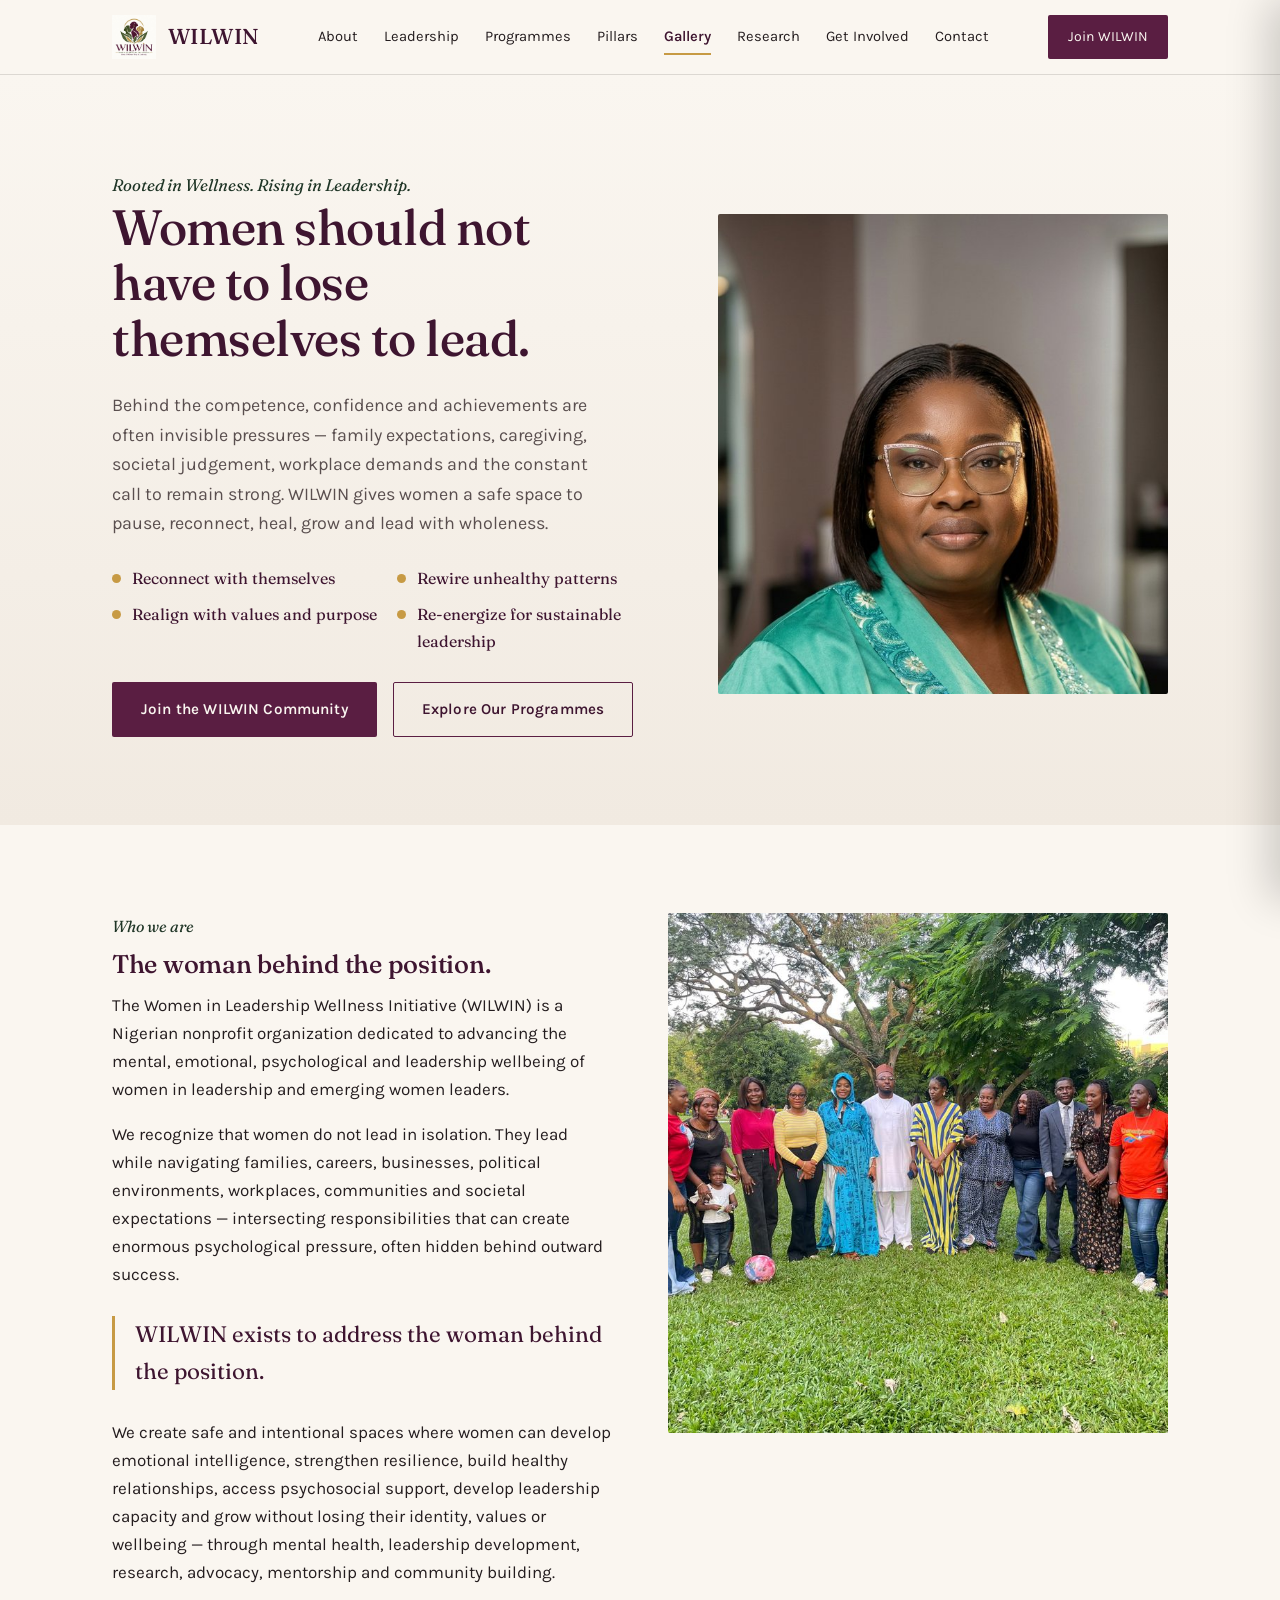
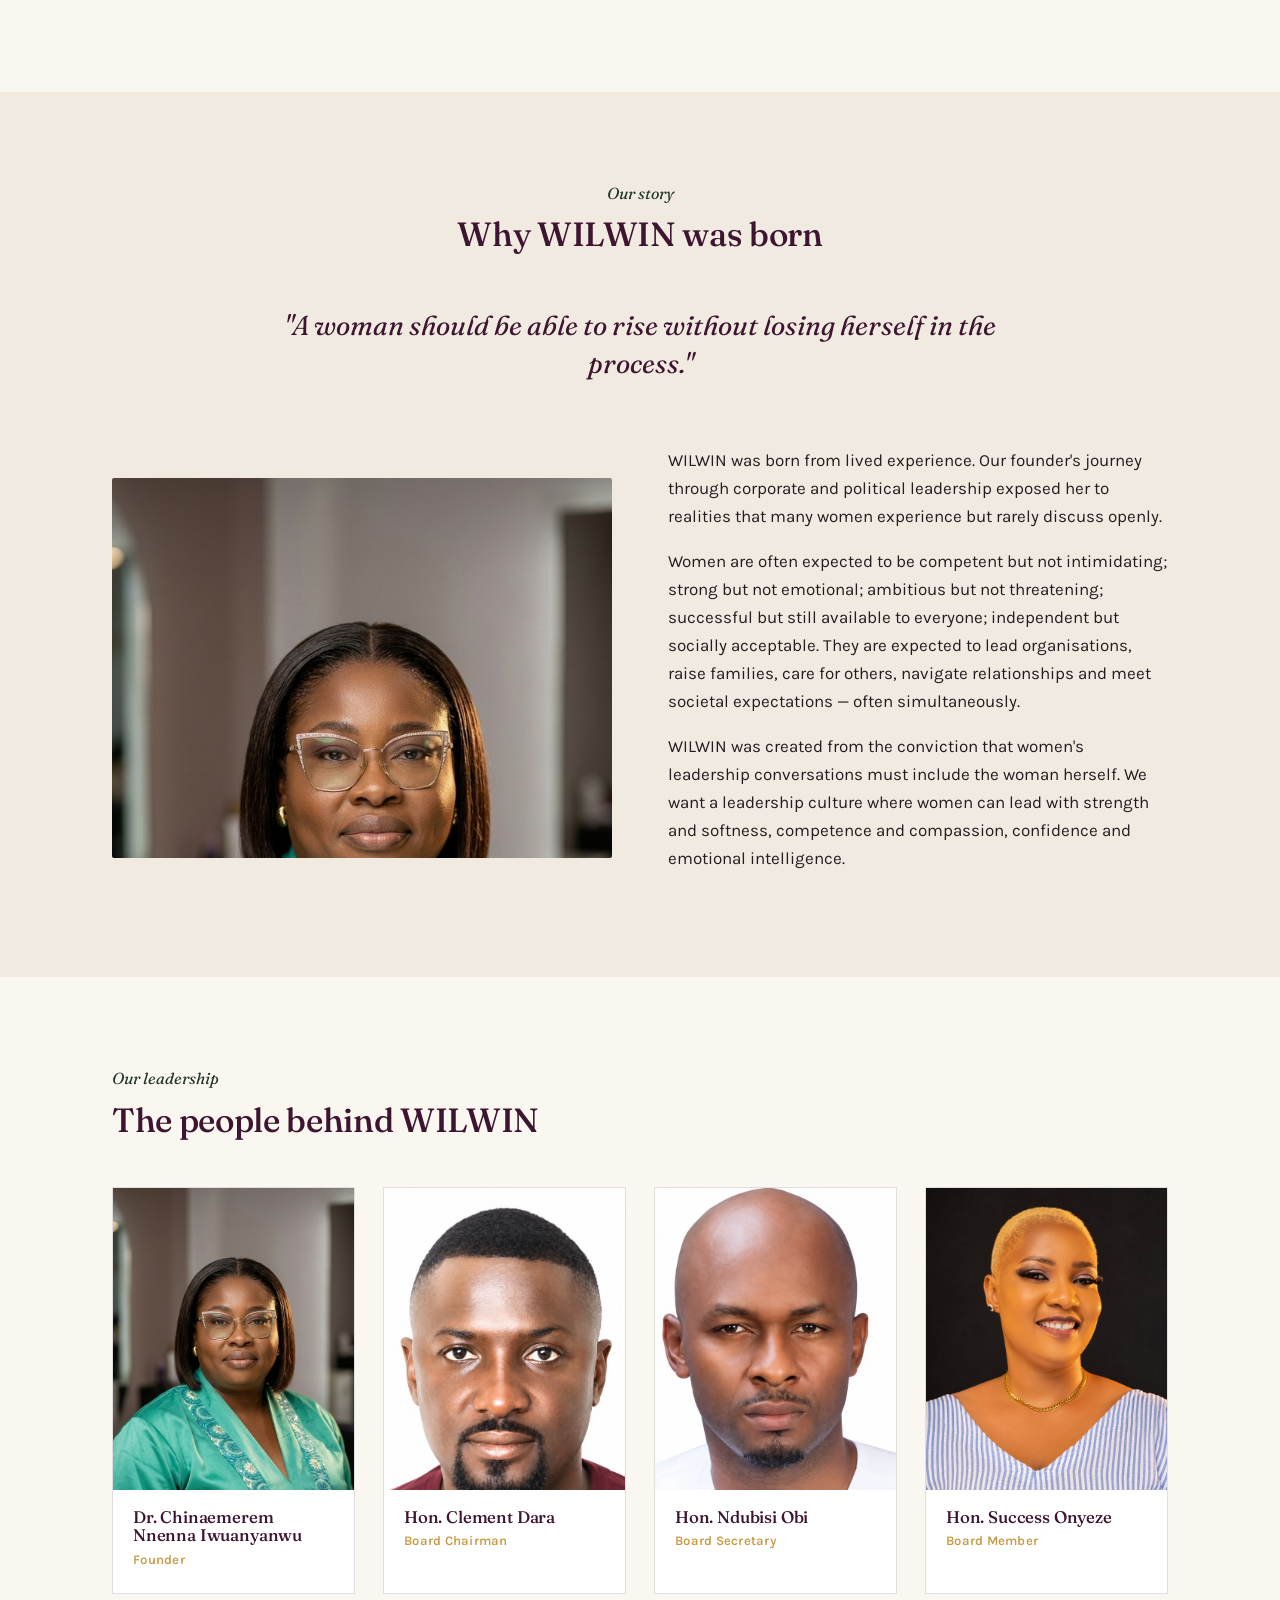
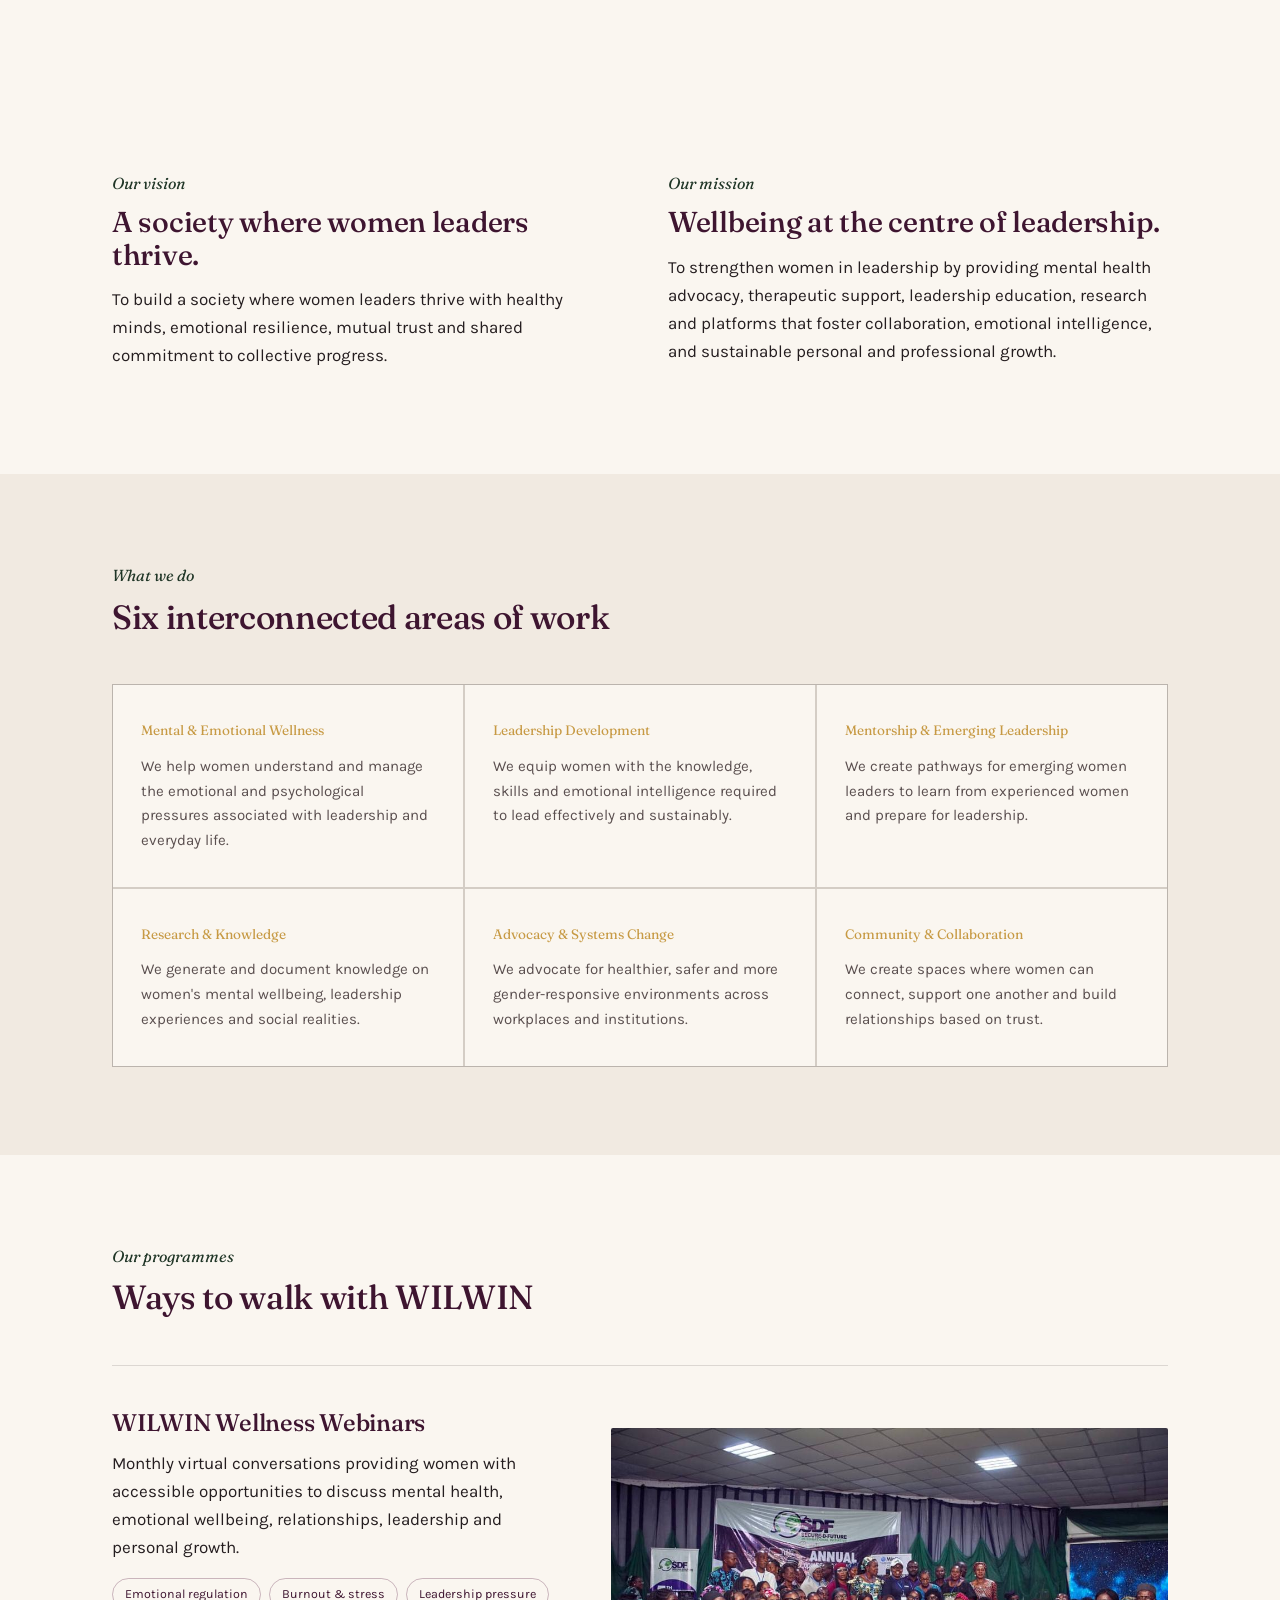
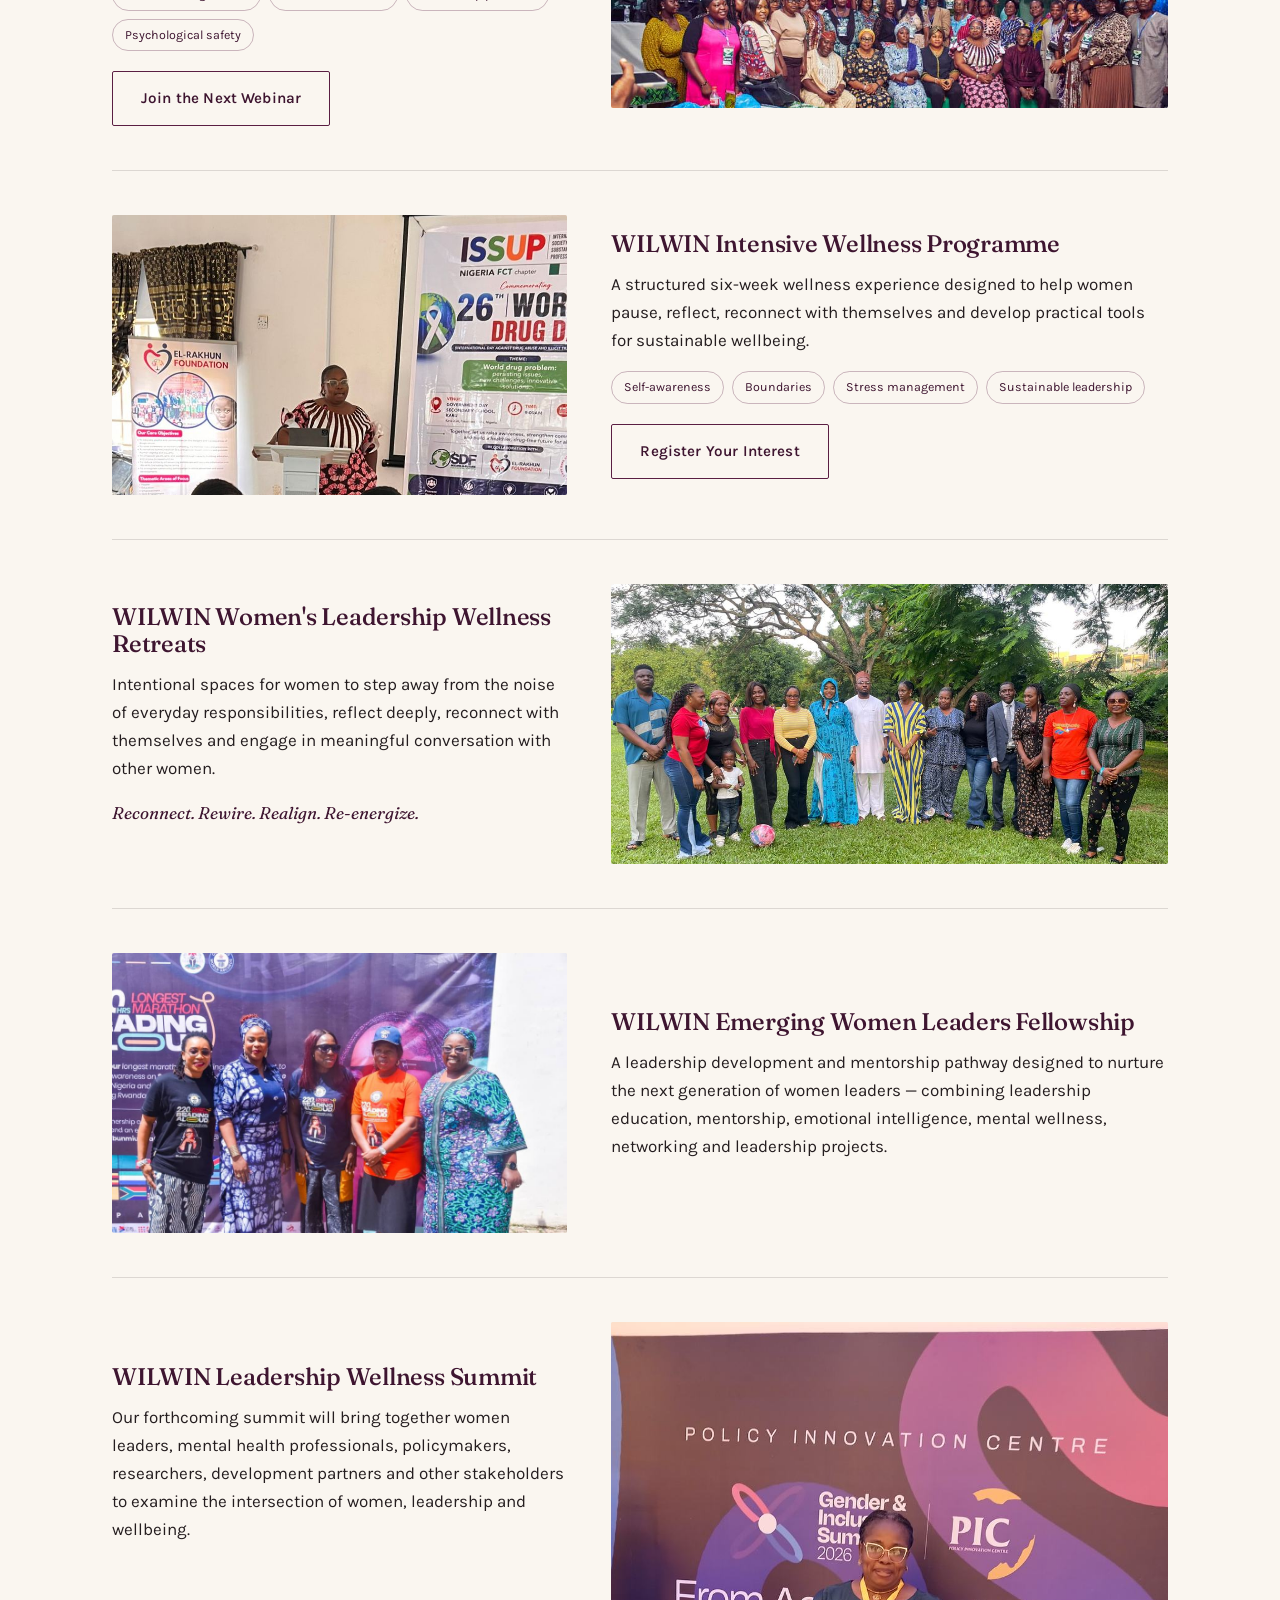
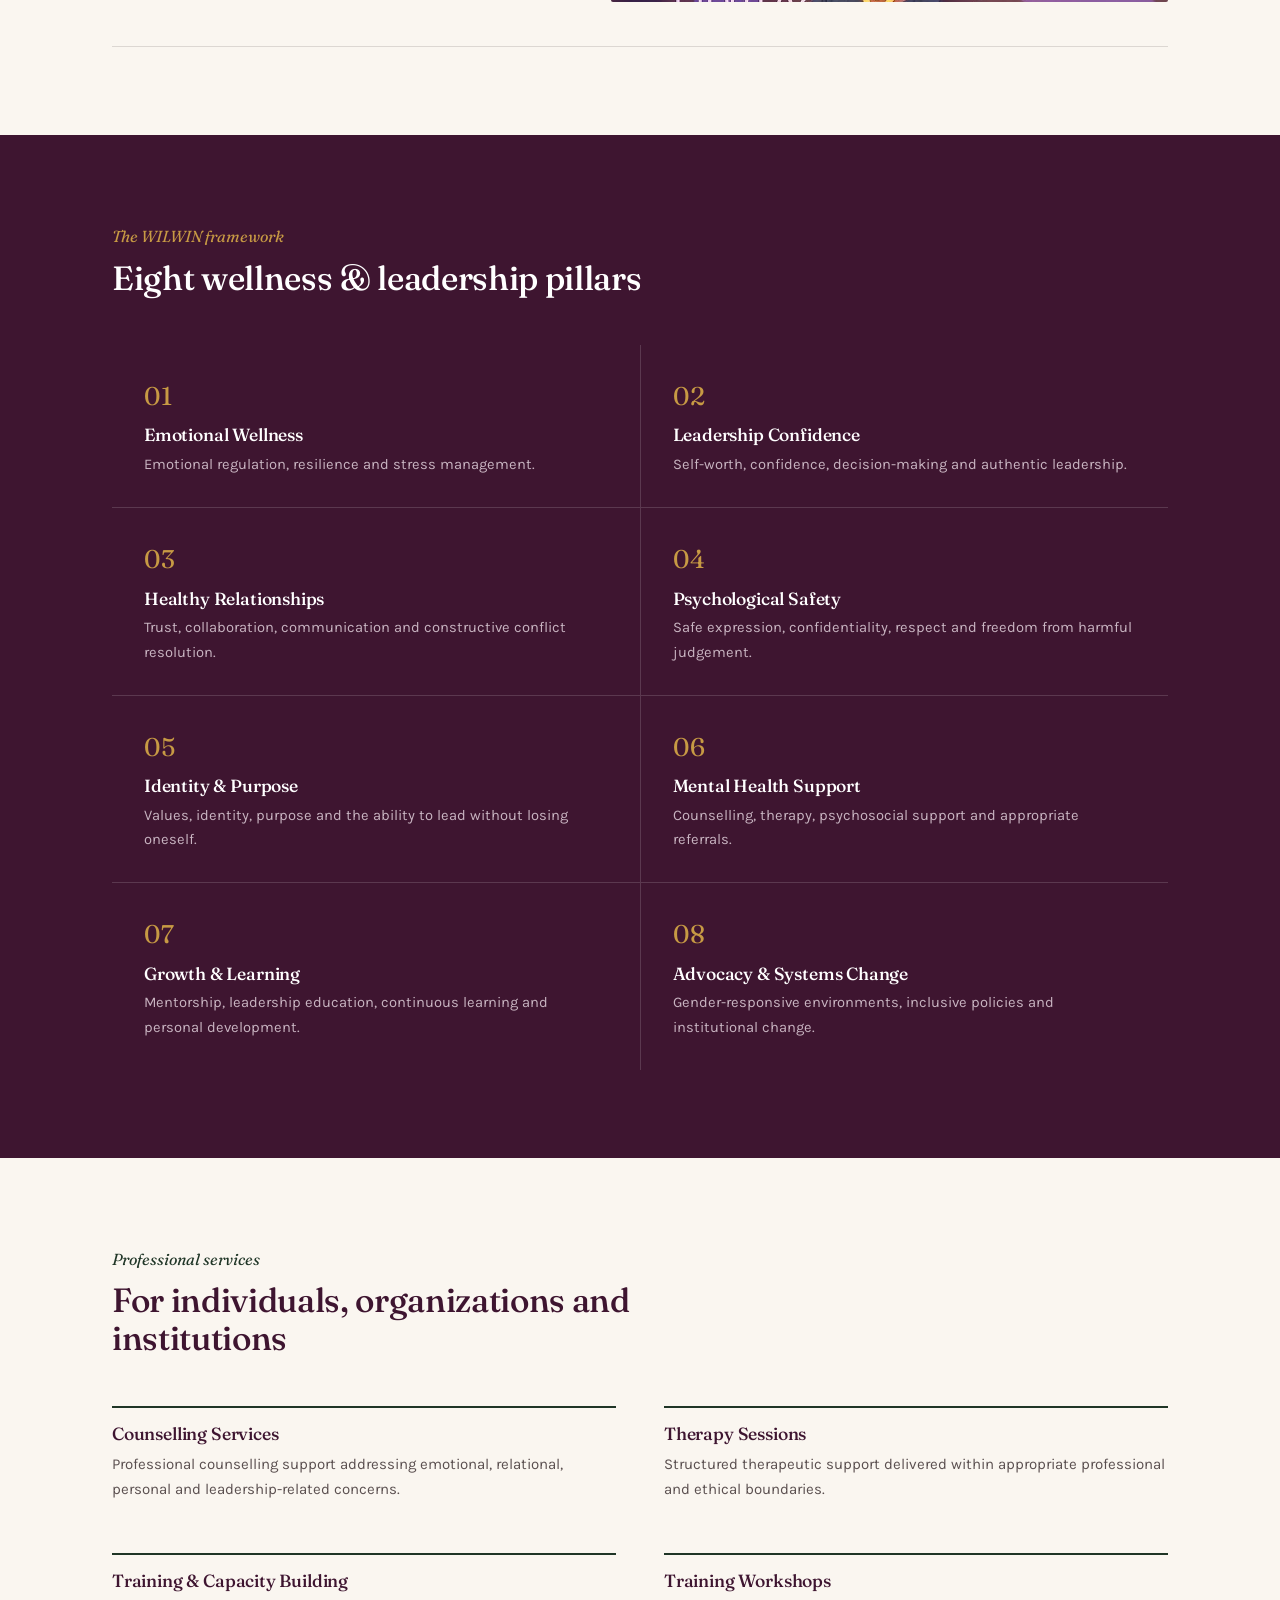
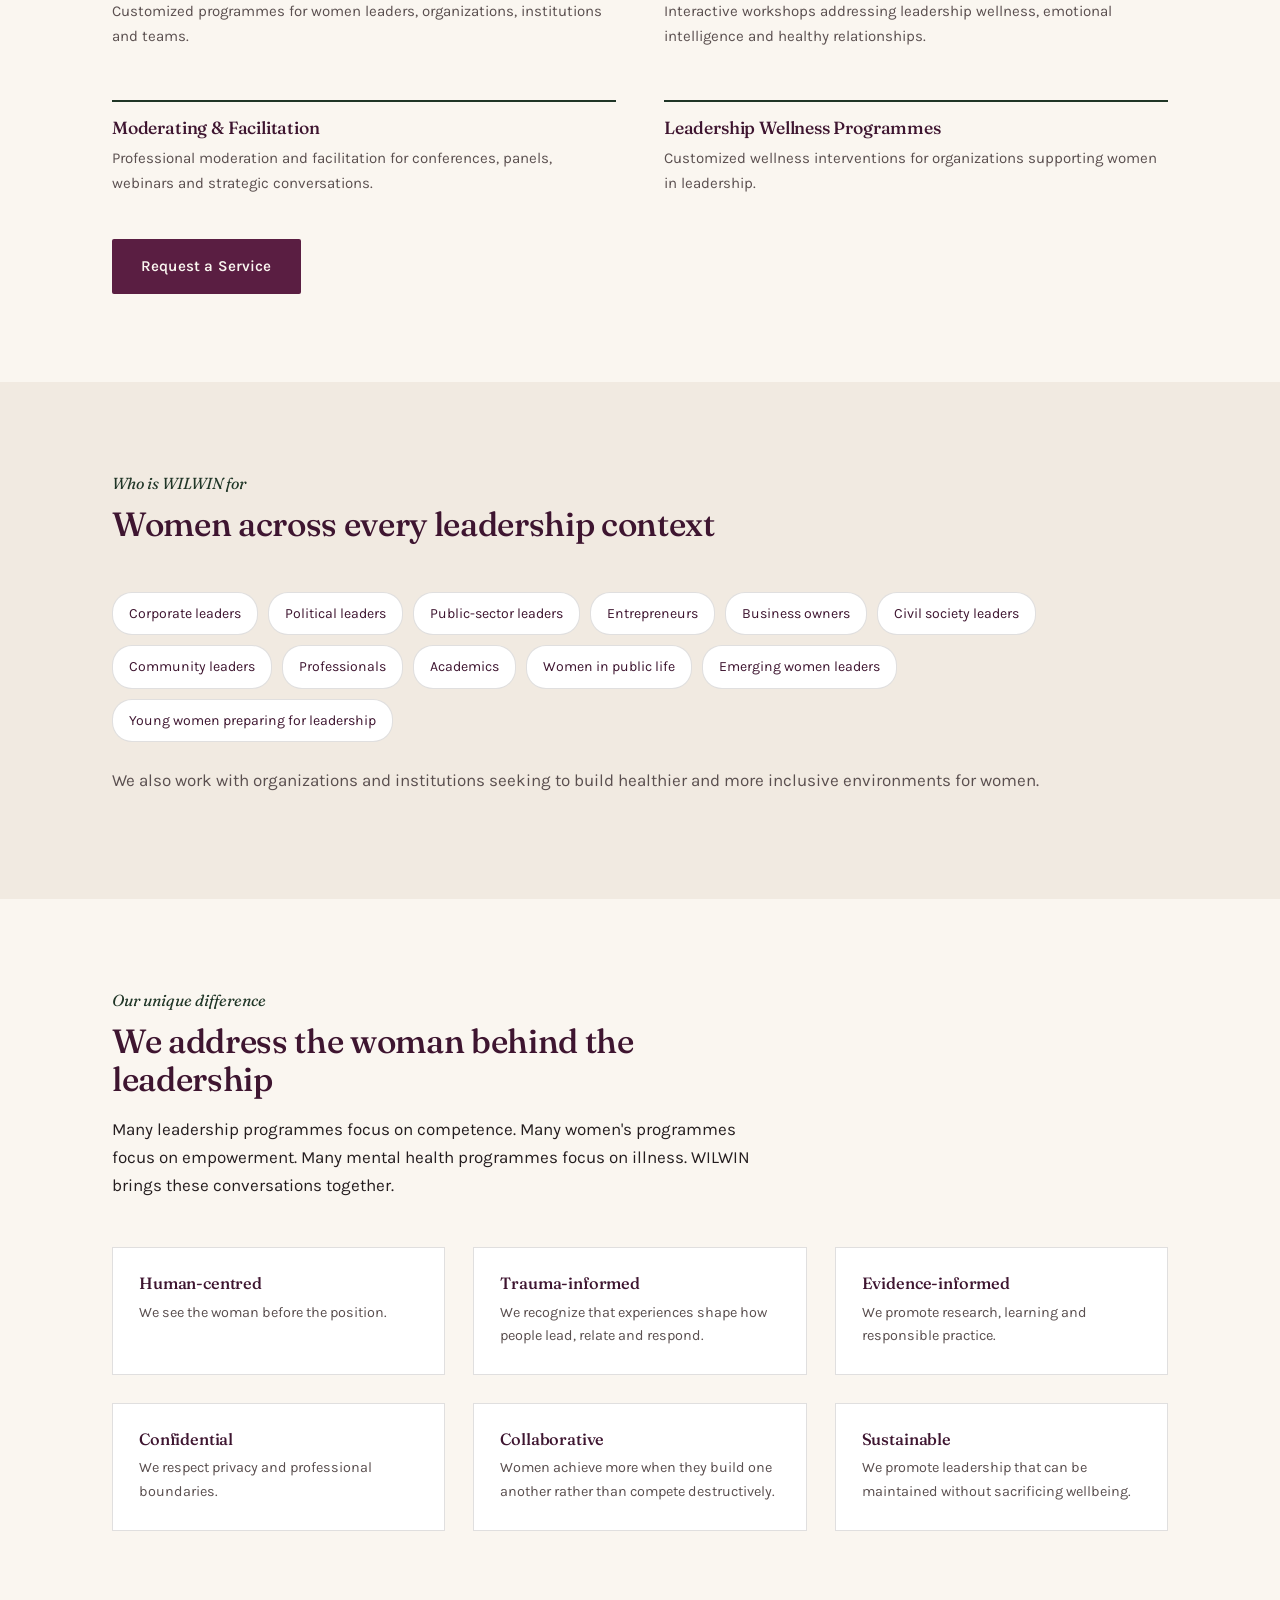
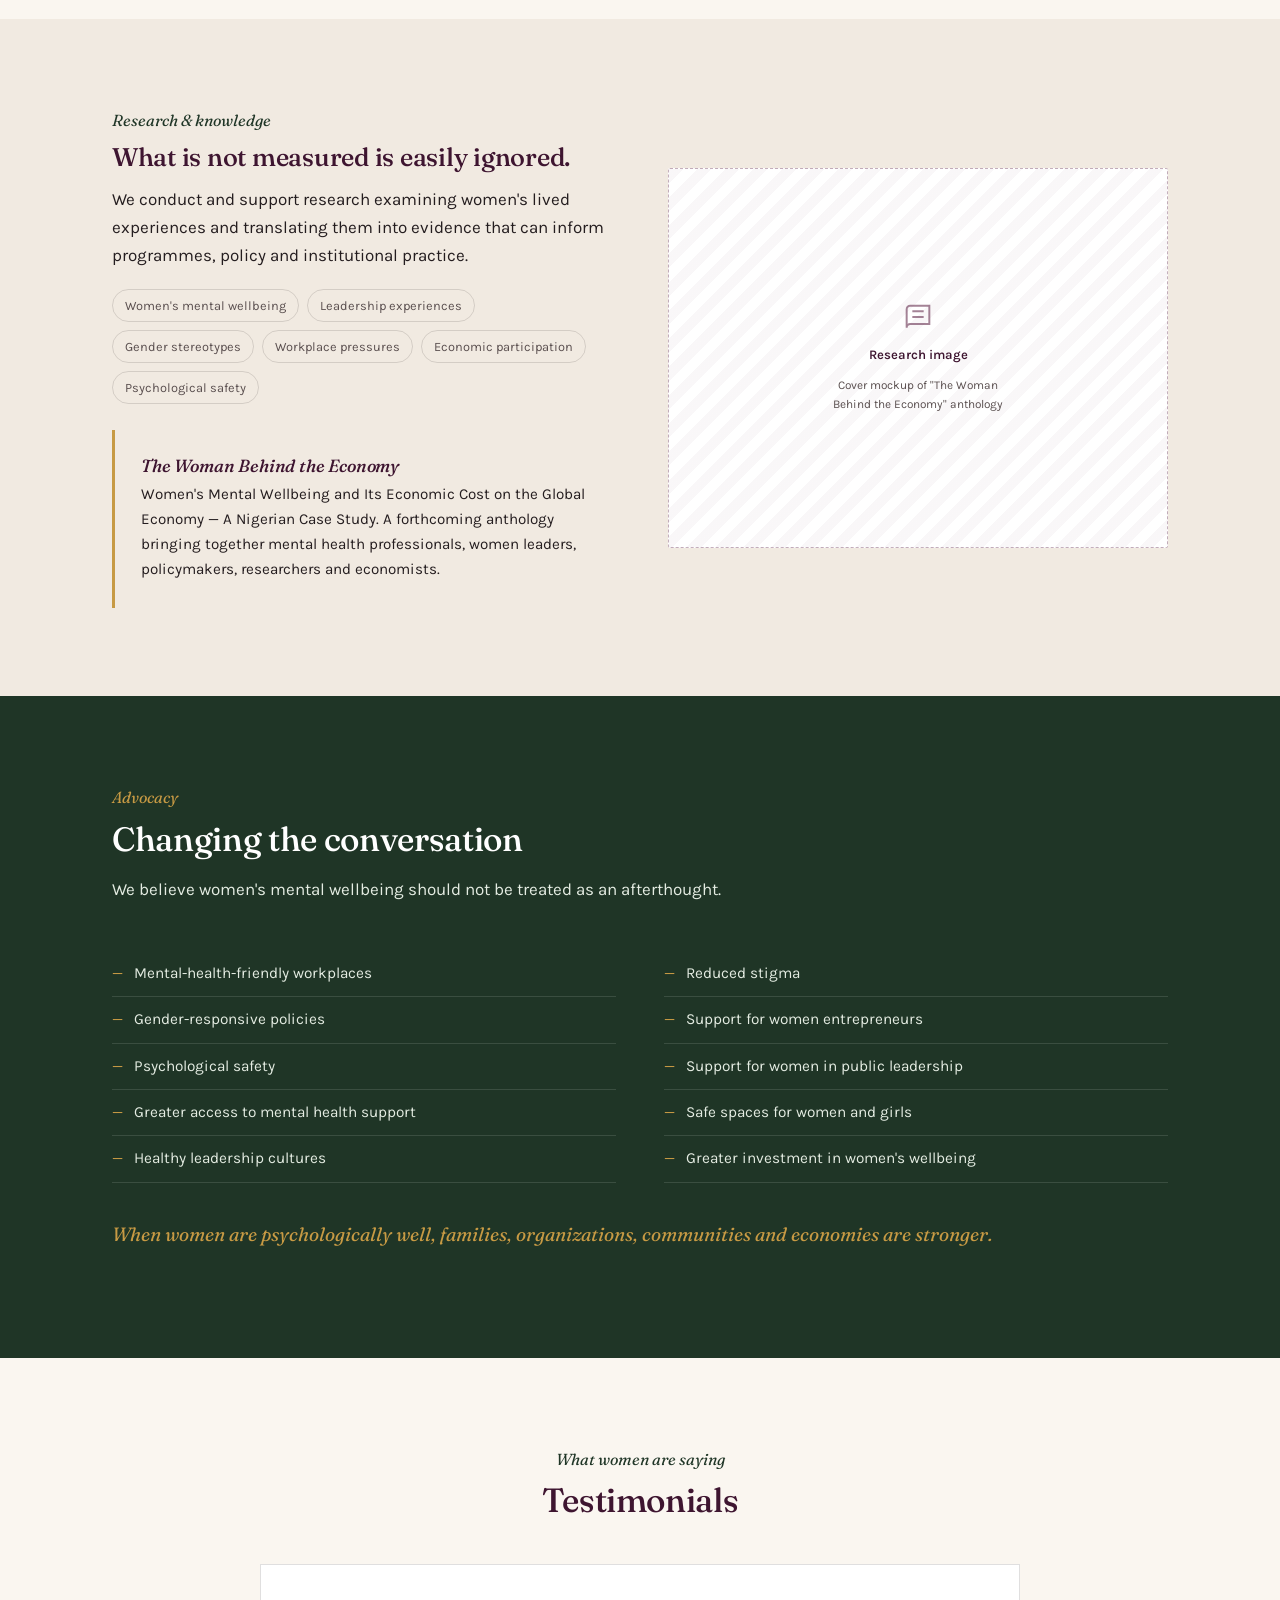
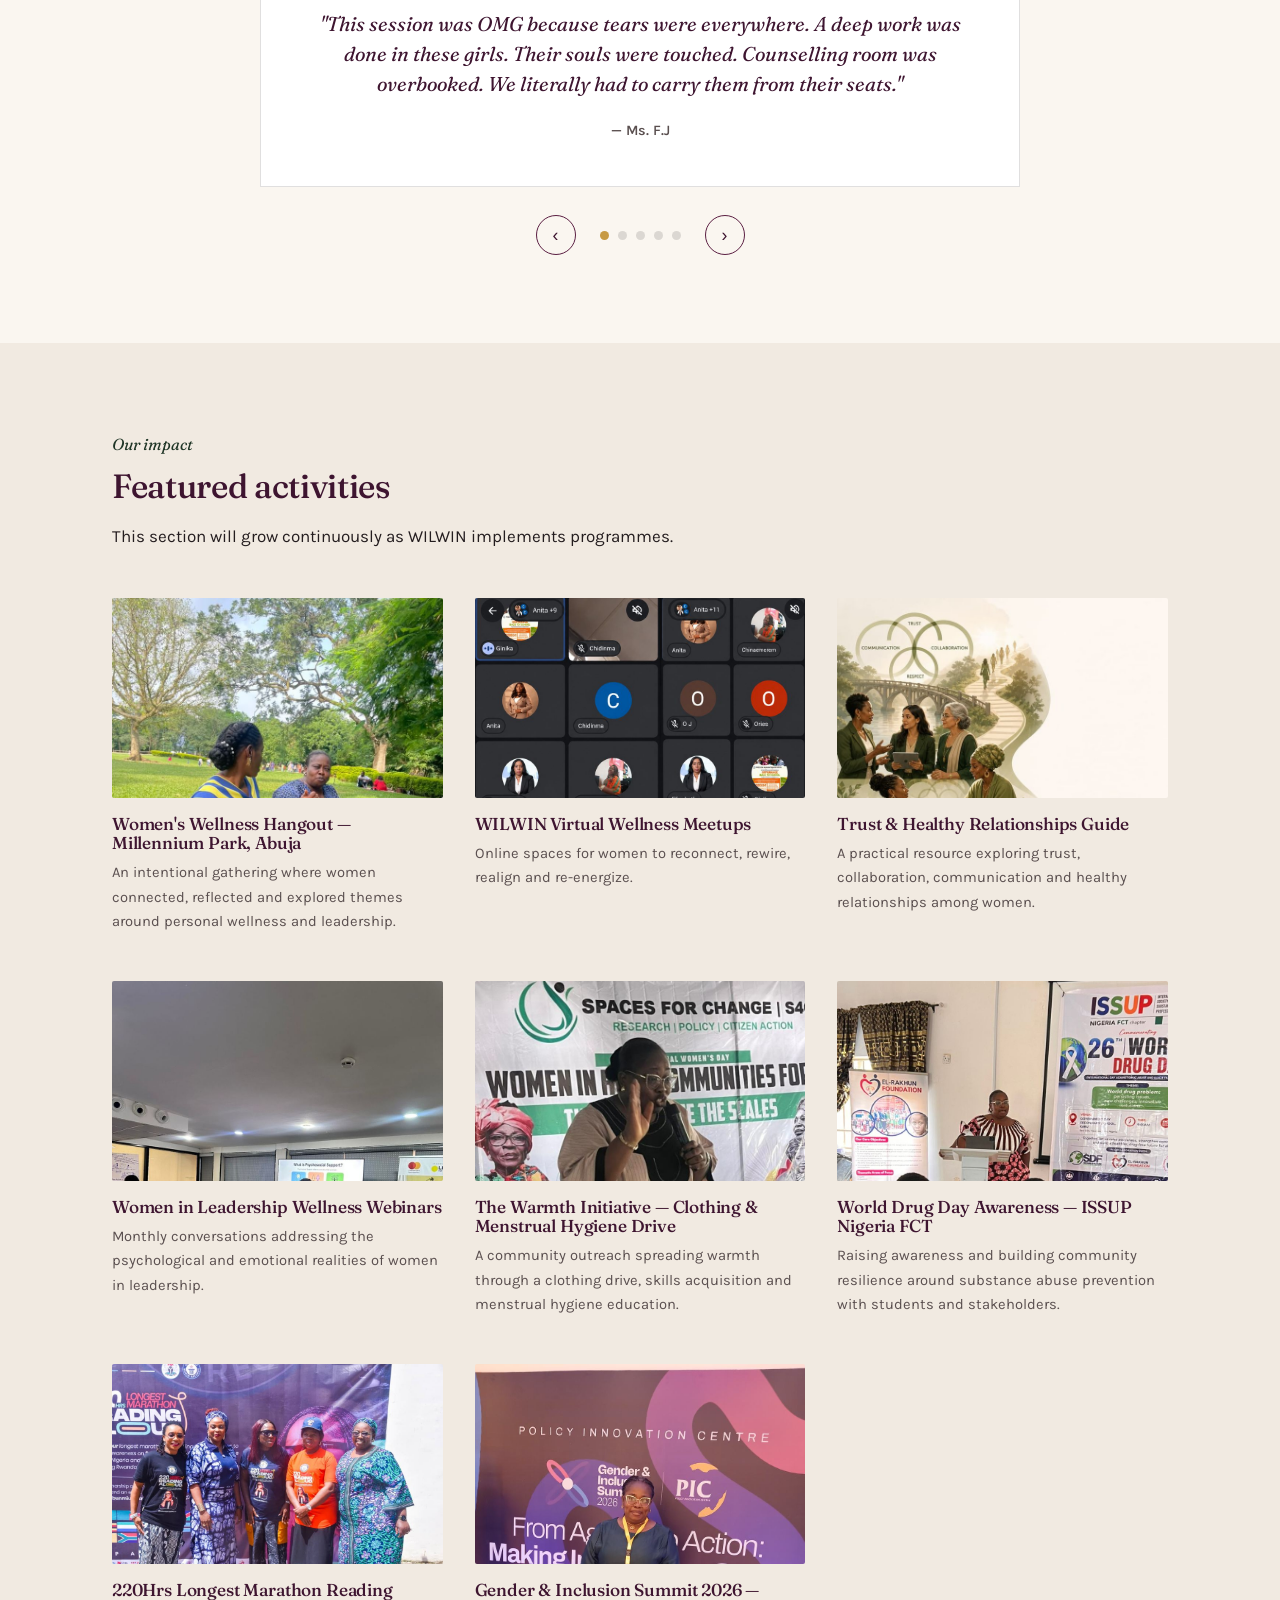
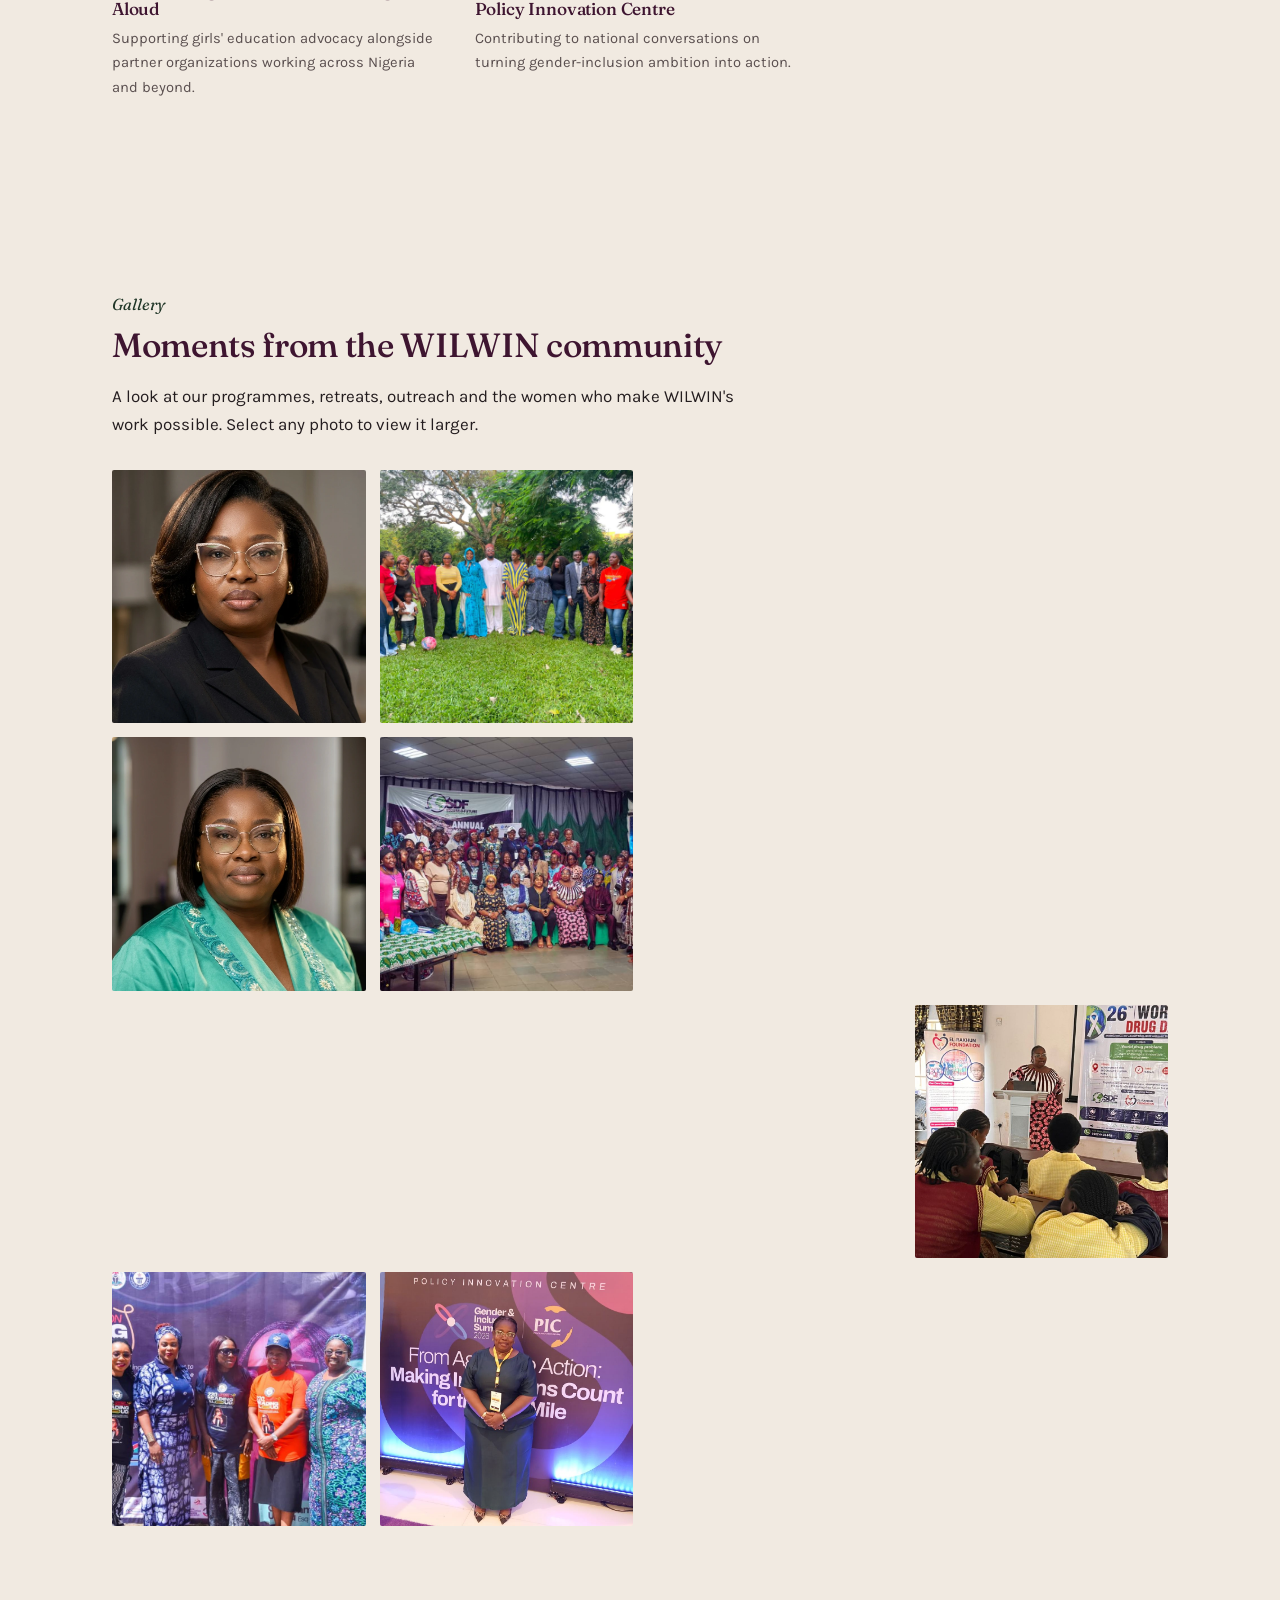
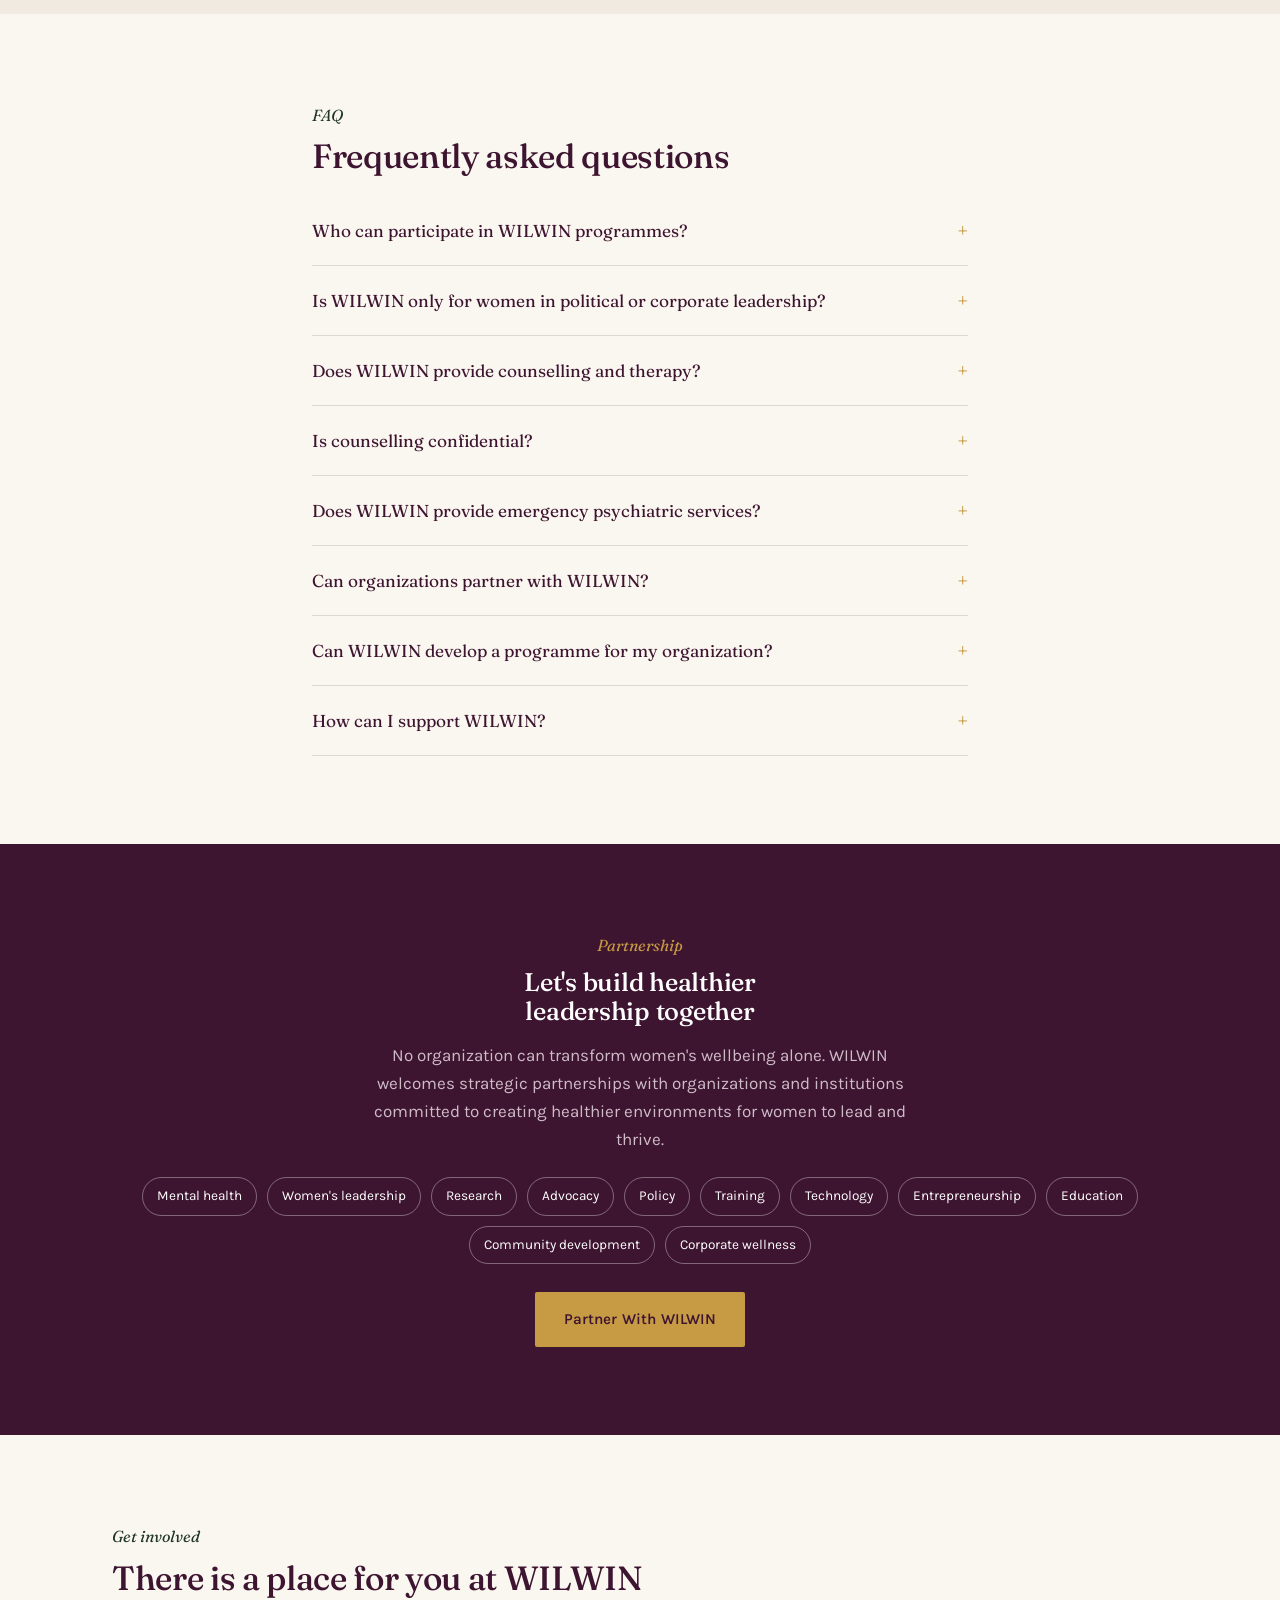
==== index.html @ 5bbce220 "Add mobile hamburger nav, photo gallery, and error pages to WILWIN site - Extract the site's inline " ====
<!DOCTYPE html>
<html lang="en">
<head>
<meta charset="UTF-8">
<meta name="viewport" content="width=device-width, initial-scale=1.0">
<title>WILWIN — Women in Leadership Wellness Initiative</title>
<meta name="description" content="WILWIN (Women in Leadership Wellness Initiative) is a Nigerian nonprofit advancing the mental, emotional and leadership wellbeing of women in leadership and emerging women leaders.">
<meta name="theme-color" content="#3E1530">
<link rel="icon" href="assets/images/img-01.jpg" type="image/jpeg">
<link rel="apple-touch-icon" href="assets/images/img-01.jpg">
<meta property="og:title" content="WILWIN — Women in Leadership Wellness Initiative">
<meta property="og:description" content="Rooted in Wellness. Rising in Leadership. Mental health, leadership development, research, advocacy, mentorship and community for women in leadership.">
<meta property="og:type" content="website">
<meta property="og:image" content="assets/images/img-02.jpg">
<link rel="preconnect" href="https://fonts.googleapis.com">
<link rel="preconnect" href="https://fonts.gstatic.com" crossorigin>
<link href="https://fonts.googleapis.com/css2?family=Fraunces:ital,opsz,wght@0,9..144,300;0,9..144,400;0,9..144,500;0,9..144,600;1,9..144,400;1,9..144,500&family=Karla:wght@400;500;600;700&display=swap" rel="stylesheet">
<link rel="stylesheet" href="assets/css/style.css">
</head>
<body>

<a class="skip-link" href="#main-content">Skip to content</a>

<header class="site-nav">
  <div class="nav-inner">
    <a href="#top" class="brand">
      <img src="assets/images/img-01.jpg" loading="eager" alt="WILWIN logo">
      <span class="brand-word">WILWIN</span>
    </a>
    <nav class="links" aria-label="Primary">
      <a href="#about">About</a>
      <a href="#leadership">Leadership</a>
      <a href="#programmes">Programmes</a>
      <a href="#pillars">Pillars</a>
      <a href="#gallery">Gallery</a>
      <a href="#research">Research</a>
      <a href="#get-involved">Get Involved</a>
      <a href="#contact">Contact</a>
    </nav>
    <div class="nav-actions">
      <a href="#get-involved" class="nav-cta">Join WILWIN</a>
      <button type="button" class="menu-toggle" id="menuToggle" aria-label="Open menu" aria-expanded="false" aria-controls="mobileMenu">
        <span class="bar"></span><span class="bar"></span><span class="bar"></span>
      </button>
    </div>
  </div>
</header>

<div class="menu-backdrop" id="menuBackdrop"></div>
<div class="mobile-menu" id="mobileMenu" aria-hidden="true">
  <nav aria-label="Mobile">
    <a href="#about">About</a>
    <a href="#leadership">Leadership</a>
    <a href="#programmes">Programmes</a>
    <a href="#pillars">Pillars</a>
    <a href="#gallery">Gallery</a>
    <a href="#research">Research</a>
    <a href="#get-involved">Get Involved</a>
    <a href="#contact">Contact</a>
  </nav>
  <a href="#get-involved" class="btn btn-primary">Join WILWIN</a>
</div>

<main id="top">
  <span id="main-content"></span>

  <!-- HERO -->
  <section class="hero">
    <div class="wrap hero-grid">
      <div>
        <span class="hero-eyebrow">Rooted in Wellness. Rising in Leadership.</span>
        <h1>Women should not have to lose themselves to lead.</h1>
        <p class="hero-lead">Behind the competence, confidence and achievements are often invisible pressures — family expectations, caregiving, societal judgement, workplace demands and the constant call to remain strong. WILWIN gives women a safe space to pause, reconnect, heal, grow and lead with wholeness.</p>
        <ul class="hero-list">
          <li>Reconnect with themselves</li>
          <li>Rewire unhealthy patterns</li>
          <li>Realign with values and purpose</li>
          <li>Re-energize for sustainable leadership</li>
        </ul>
        <div class="btn-row">
          <a href="#get-involved" class="btn btn-primary">Join the WILWIN Community</a>
          <a href="#programmes" class="btn btn-outline">Explore Our Programmes</a>
        </div>
      </div>
      <div class="team-photo hero-image" style="aspect-ratio:auto; border-radius:var(--radius); height:480px;">
        <img src="assets/images/img-02.jpg" loading="eager" fetchpriority="high" alt="Dr. Chinaemerem Nnenna Iwuanyanwu, Founder of WILWIN" style="object-position:top center;">
      </div>
    </div>
  </section>

  <!-- WHO WE ARE -->
  <section id="about">
    <div class="wrap two-col">
      <div>
        <span class="kicker">Who we are</span>
        <h2>The woman behind the position.</h2>
        <p>The Women in Leadership Wellness Initiative (WILWIN) is a Nigerian nonprofit organization dedicated to advancing the mental, emotional, psychological and leadership wellbeing of women in leadership and emerging women leaders.</p>
        <p>We recognize that women do not lead in isolation. They lead while navigating families, careers, businesses, political environments, workplaces, communities and societal expectations — intersecting responsibilities that can create enormous psychological pressure, often hidden behind outward success.</p>
        <div class="lead-stat">WILWIN exists to address the woman behind the position.</div>
        <p>We create safe and intentional spaces where women can develop emotional intelligence, strengthen resilience, build healthy relationships, access psychosocial support, develop leadership capacity and grow without losing their identity, values or wellbeing — through mental health, leadership development, research, advocacy, mentorship and community building.</p>
      </div>
      <div class="team-photo" style="aspect-ratio:auto; height:520px; border-radius:var(--radius);">
        <img src="assets/images/img-03.jpg" loading="lazy" decoding="async" alt="WILWIN community gathering at Millennium Park, Abuja" style="object-position:center 30%;">
      </div>
    </div>
  </section>

  <!-- OUR STORY -->
  <section class="section-alt">
    <div class="wrap">
      <div class="section-head" style="margin:0 auto 44px; text-align:center;">
        <span class="kicker">Our story</span>
        <h2>Why WILWIN was born</h2>
      </div>
      <p class="pull-quote">"A woman should be able to rise without losing herself in the process."</p>
      <div class="two-col" style="margin-top:56px; align-items:center;">
        <div class="team-photo" style="aspect-ratio:auto; height:380px; border-radius:var(--radius);">
          <img src="assets/images/img-04.jpg" loading="lazy" decoding="async" alt="Dr. Chinaemerem Nnenna Iwuanyanwu, Founder of WILWIN" style="object-position:top center;">
        </div>
        <div class="narrow">
          <p>WILWIN was born from lived experience. Our founder's journey through corporate and political leadership exposed her to realities that many women experience but rarely discuss openly.</p>
          <p>Women are often expected to be competent but not intimidating; strong but not emotional; ambitious but not threatening; successful but still available to everyone; independent but socially acceptable. They are expected to lead organisations, raise families, care for others, navigate relationships and meet societal expectations — often simultaneously.</p>
          <p>WILWIN was created from the conviction that women's leadership conversations must include the woman herself. We want a leadership culture where women can lead with strength and softness, competence and compassion, confidence and emotional intelligence.</p>
        </div>
      </div>
    </div>
  </section>

  <!-- LEADERSHIP -->
  <section id="leadership">
    <div class="wrap">
      <div class="section-head">
        <span class="kicker">Our leadership</span>
        <h2>The people behind WILWIN</h2>
      </div>
      <div class="team-grid">
        <div class="team-card">
          <div class="team-photo"><img src="assets/images/img-05.jpg" loading="lazy" decoding="async" alt="Dr. Chinaemerem Nnenna Iwuanyanwu"></div>
          <div class="team-info">
            <h3>Dr. Chinaemerem Nnenna Iwuanyanwu</h3>
            <div class="team-role">Founder</div>
          </div>
        </div>
        <div class="team-card">
          <div class="team-photo"><img src="assets/images/img-06.jpg" loading="lazy" decoding="async" alt="Hon. Clement Dara"></div>
          <div class="team-info">
            <h3>Hon. Clement Dara</h3>
            <div class="team-role">Board Chairman</div>
          </div>
        </div>
        <div class="team-card">
          <div class="team-photo"><img src="assets/images/img-07.jpg" loading="lazy" decoding="async" alt="Hon. Ndubisi Obi"></div>
          <div class="team-info">
            <h3>Hon. Ndubisi Obi</h3>
            <div class="team-role">Board Secretary</div>
          </div>
        </div>
        <div class="team-card">
          <div class="team-photo"><img src="assets/images/img-08.jpg" loading="lazy" decoding="async" alt="Hon. Success Onyeze"></div>
          <div class="team-info">
            <h3>Hon. Success Onyeze</h3>
            <div class="team-role">Board Member</div>
          </div>
        </div>
      </div>
    </div>
  </section>

  <!-- VISION & MISSION -->
  <section>
    <div class="wrap two-col">
      <div>
        <span class="kicker">Our vision</span>
        <h2 style="font-size:1.8rem;">A society where women leaders thrive.</h2>
        <p>To build a society where women leaders thrive with healthy minds, emotional resilience, mutual trust and shared commitment to collective progress.</p>
      </div>
      <div>
        <span class="kicker">Our mission</span>
        <h2 style="font-size:1.8rem;">Wellbeing at the centre of leadership.</h2>
        <p>To strengthen women in leadership by providing mental health advocacy, therapeutic support, leadership education, research and platforms that foster collaboration, emotional intelligence, and sustainable personal and professional growth.</p>
      </div>
    </div>
  </section>

  <!-- WHAT WE DO -->
  <section class="section-alt">
    <div class="wrap">
      <div class="section-head">
        <span class="kicker">What we do</span>
        <h2>Six interconnected areas of work</h2>
      </div>
      <div class="work-grid">
        <div class="work-card">
          <span class="work-num">Mental &amp; Emotional Wellness</span>
          <p>We help women understand and manage the emotional and psychological pressures associated with leadership and everyday life.</p>
        </div>
        <div class="work-card">
          <span class="work-num">Leadership Development</span>
          <p>We equip women with the knowledge, skills and emotional intelligence required to lead effectively and sustainably.</p>
        </div>
        <div class="work-card">
          <span class="work-num">Mentorship &amp; Emerging Leadership</span>
          <p>We create pathways for emerging women leaders to learn from experienced women and prepare for leadership.</p>
        </div>
        <div class="work-card">
          <span class="work-num">Research &amp; Knowledge</span>
          <p>We generate and document knowledge on women's mental wellbeing, leadership experiences and social realities.</p>
        </div>
        <div class="work-card">
          <span class="work-num">Advocacy &amp; Systems Change</span>
          <p>We advocate for healthier, safer and more gender-responsive environments across workplaces and institutions.</p>
        </div>
        <div class="work-card">
          <span class="work-num">Community &amp; Collaboration</span>
          <p>We create spaces where women can connect, support one another and build relationships based on trust.</p>
        </div>
      </div>
    </div>
  </section>

  <!-- PROGRAMMES -->
  <section id="programmes">
    <div class="wrap">
      <div class="section-head">
        <span class="kicker">Our programmes</span>
        <h2>Ways to walk with WILWIN</h2>
      </div>

      <div class="programme">
        <div class="team-photo prog-media" style="aspect-ratio:auto; height:280px; border-radius:var(--radius);">
          <img src="assets/images/img-09.jpg" loading="lazy" decoding="async" alt="WILWIN facilitator at the SDF Secure-D-Future Annual Conference">
        </div>
        <div class="prog-text">
          <h3>WILWIN Wellness Webinars</h3>
          <p>Monthly virtual conversations providing women with accessible opportunities to discuss mental health, emotional wellbeing, relationships, leadership and personal growth.</p>
          <div class="tag-list">
            <span class="tag">Emotional regulation</span><span class="tag">Burnout &amp; stress</span>
            <span class="tag">Leadership pressure</span><span class="tag">Psychological safety</span>
          </div>
          <a href="#contact" class="btn btn-outline">Join the Next Webinar</a>
        </div>
      </div>

      <div class="programme">
        <div class="team-photo prog-media" style="aspect-ratio:auto; height:280px; border-radius:var(--radius);">
          <img src="assets/images/img-10.jpg" loading="lazy" decoding="async" alt="WILWIN facilitator leading a training session">
        </div>
        <div class="prog-text">
          <h3>WILWIN Intensive Wellness Programme</h3>
          <p>A structured six-week wellness experience designed to help women pause, reflect, reconnect with themselves and develop practical tools for sustainable wellbeing.</p>
          <div class="tag-list">
            <span class="tag">Self-awareness</span><span class="tag">Boundaries</span>
            <span class="tag">Stress management</span><span class="tag">Sustainable leadership</span>
          </div>
          <a href="#contact" class="btn btn-outline">Register Your Interest</a>
        </div>
      </div>

      <div class="programme">
        <div class="team-photo prog-media" style="aspect-ratio:auto; height:280px; border-radius:var(--radius);">
          <img src="assets/images/img-11.jpg" loading="lazy" decoding="async" alt="Women gathered outdoors for a WILWIN wellness hangout" style="object-position:center 25%;">
        </div>
        <div class="prog-text">
          <h3>WILWIN Women's Leadership Wellness Retreats</h3>
          <p>Intentional spaces for women to step away from the noise of everyday responsibilities, reflect deeply, reconnect with themselves and engage in meaningful conversation with other women.</p>
          <p style="font-family:'Fraunces', serif; font-style:italic; color:var(--plum-deep); margin-top:14px;">Reconnect. Rewire. Realign. Re-energize.</p>
        </div>
      </div>

      <div class="programme">
        <div class="team-photo prog-media" style="aspect-ratio:auto; height:280px; border-radius:var(--radius);">
          <img src="assets/images/img-12.jpg" loading="lazy" decoding="async" alt="Women leaders gathered together for a WILWIN-supported advocacy event">
        </div>
        <div class="prog-text">
          <h3>WILWIN Emerging Women Leaders Fellowship</h3>
          <p>A leadership development and mentorship pathway designed to nurture the next generation of women leaders — combining leadership education, mentorship, emotional intelligence, mental wellness, networking and leadership projects.</p>
        </div>
      </div>

      <div class="programme">
        <div class="team-photo prog-media" style="aspect-ratio:auto; height:280px; border-radius:var(--radius);">
          <img src="assets/images/img-13.jpg" loading="lazy" decoding="async" alt="WILWIN representative at the Gender & Inclusion Summit 2026">
        </div>
        <div class="prog-text">
          <h3>WILWIN Leadership Wellness Summit</h3>
          <p>Our forthcoming summit will bring together women leaders, mental health professionals, policymakers, researchers, development partners and other stakeholders to examine the intersection of women, leadership and wellbeing.</p>
        </div>
      </div>

    </div>
  </section>

  <!-- PILLARS -->
  <section id="pillars" class="section-dark">
    <div class="wrap">
      <div class="section-head">
        <span class="kicker">The WILWIN framework</span>
        <h2>Eight wellness &amp; leadership pillars</h2>
      </div>
      <div class="pillar-grid">
        <div class="pillar"><span class="pillar-num">01</span><h3>Emotional Wellness</h3><p>Emotional regulation, resilience and stress management.</p></div>
        <div class="pillar"><span class="pillar-num">02</span><h3>Leadership Confidence</h3><p>Self-worth, confidence, decision-making and authentic leadership.</p></div>
        <div class="pillar"><span class="pillar-num">03</span><h3>Healthy Relationships</h3><p>Trust, collaboration, communication and constructive conflict resolution.</p></div>
        <div class="pillar"><span class="pillar-num">04</span><h3>Psychological Safety</h3><p>Safe expression, confidentiality, respect and freedom from harmful judgement.</p></div>
        <div class="pillar"><span class="pillar-num">05</span><h3>Identity &amp; Purpose</h3><p>Values, identity, purpose and the ability to lead without losing oneself.</p></div>
        <div class="pillar"><span class="pillar-num">06</span><h3>Mental Health Support</h3><p>Counselling, therapy, psychosocial support and appropriate referrals.</p></div>
        <div class="pillar"><span class="pillar-num">07</span><h3>Growth &amp; Learning</h3><p>Mentorship, leadership education, continuous learning and personal development.</p></div>
        <div class="pillar"><span class="pillar-num">08</span><h3>Advocacy &amp; Systems Change</h3><p>Gender-responsive environments, inclusive policies and institutional change.</p></div>
      </div>
    </div>
  </section>

  <!-- SERVICES -->
  <section>
    <div class="wrap">
      <div class="section-head">
        <span class="kicker">Professional services</span>
        <h2>For individuals, organizations and institutions</h2>
      </div>
      <div class="service-list">
        <div class="service"><h3>Counselling Services</h3><p>Professional counselling support addressing emotional, relational, personal and leadership-related concerns.</p></div>
        <div class="service"><h3>Therapy Sessions</h3><p>Structured therapeutic support delivered within appropriate professional and ethical boundaries.</p></div>
        <div class="service"><h3>Training &amp; Capacity Building</h3><p>Customized programmes for women leaders, organizations, institutions and teams.</p></div>
        <div class="service"><h3>Training Workshops</h3><p>Interactive workshops addressing leadership wellness, emotional intelligence and healthy relationships.</p></div>
        <div class="service"><h3>Moderating &amp; Facilitation</h3><p>Professional moderation and facilitation for conferences, panels, webinars and strategic conversations.</p></div>
        <div class="service"><h3>Leadership Wellness Programmes</h3><p>Customized wellness interventions for organizations supporting women in leadership.</p></div>
      </div>
      <div class="btn-row"><a href="#contact" class="btn btn-primary">Request a Service</a></div>
    </div>
  </section>

  <!-- WHO WE SERVE -->
  <section class="section-alt">
    <div class="wrap">
      <div class="section-head">
        <span class="kicker">Who is WILWIN for</span>
        <h2>Women across every leadership context</h2>
      </div>
      <div class="serve-tags">
        <span class="serve-tag">Corporate leaders</span><span class="serve-tag">Political leaders</span>
        <span class="serve-tag">Public-sector leaders</span><span class="serve-tag">Entrepreneurs</span>
        <span class="serve-tag">Business owners</span><span class="serve-tag">Civil society leaders</span>
        <span class="serve-tag">Community leaders</span><span class="serve-tag">Professionals</span>
        <span class="serve-tag">Academics</span><span class="serve-tag">Women in public life</span>
        <span class="serve-tag">Emerging women leaders</span><span class="serve-tag">Young women preparing for leadership</span>
      </div>
      <p style="margin-top:24px; color:var(--ink-soft);">We also work with organizations and institutions seeking to build healthier and more inclusive environments for women.</p>
    </div>
  </section>

  <!-- WHY WILWIN -->
  <section>
    <div class="wrap">
      <div class="section-head">
        <span class="kicker">Our unique difference</span>
        <h2>We address the woman behind the leadership</h2>
        <p>Many leadership programmes focus on competence. Many women's programmes focus on empowerment. Many mental health programmes focus on illness. WILWIN brings these conversations together.</p>
      </div>
      <div class="diff-grid">
        <div class="diff-item"><h4>Human-centred</h4><p>We see the woman before the position.</p></div>
        <div class="diff-item"><h4>Trauma-informed</h4><p>We recognize that experiences shape how people lead, relate and respond.</p></div>
        <div class="diff-item"><h4>Evidence-informed</h4><p>We promote research, learning and responsible practice.</p></div>
        <div class="diff-item"><h4>Confidential</h4><p>We respect privacy and professional boundaries.</p></div>
        <div class="diff-item"><h4>Collaborative</h4><p>Women achieve more when they build one another rather than compete destructively.</p></div>
        <div class="diff-item"><h4>Sustainable</h4><p>We promote leadership that can be maintained without sacrificing wellbeing.</p></div>
      </div>
    </div>
  </section>

  <!-- RESEARCH -->
  <section id="research" class="section-alt">
    <div class="wrap research-grid">
      <div>
        <span class="kicker">Research &amp; knowledge</span>
        <h2>What is not measured is easily ignored.</h2>
        <p>We conduct and support research examining women's lived experiences and translating them into evidence that can inform programmes, policy and institutional practice.</p>
        <div class="research-tags">
          <span>Women's mental wellbeing</span><span>Leadership experiences</span><span>Gender stereotypes</span>
          <span>Workplace pressures</span><span>Economic participation</span><span>Psychological safety</span>
        </div>
        <div class="flagship">
          <h4>The Woman Behind the Economy</h4>
          <p style="margin:0; font-size:0.95rem;">Women's Mental Wellbeing and Its Economic Cost on the Global Economy — A Nigerian Case Study. A forthcoming anthology bringing together mental health professionals, women leaders, policymakers, researchers and economists.</p>
        </div>
      </div>
      <div class="img-placeholder" style="min-height:380px;">
        <svg viewBox="0 0 24 24" fill="none" stroke="currentColor" stroke-width="1.4"><path d="M4 19.5A2.5 2.5 0 016.5 17H20V4H6.5A2.5 2.5 0 004 6.5v13z"/><path d="M8 8h8M8 12h8"/></svg>
        <span class="ph-label">Research image</span>
        <span class="ph-sub">Cover mockup of "The Woman Behind the Economy" anthology</span>
      </div>
    </div>
  </section>

  <!-- ADVOCACY -->
  <section class="section-forest">
    <div class="wrap">
      <div class="section-head">
        <span class="kicker">Advocacy</span>
        <h2>Changing the conversation</h2>
        <p>We believe women's mental wellbeing should not be treated as an afterthought.</p>
      </div>
      <div class="advocacy-list">
        <div>Mental-health-friendly workplaces</div>
        <div>Gender-responsive policies</div>
        <div>Psychological safety</div>
        <div>Greater access to mental health support</div>
        <div>Healthy leadership cultures</div>
        <div>Reduced stigma</div>
        <div>Support for women entrepreneurs</div>
        <div>Support for women in public leadership</div>
        <div>Safe spaces for women and girls</div>
        <div>Greater investment in women's wellbeing</div>
      </div>
      <p style="margin-top:36px; font-family:'Fraunces', serif; font-style:italic; font-size:1.2rem; color:var(--gold);">When women are psychologically well, families, organizations, communities and economies are stronger.</p>
    </div>
  </section>

  <!-- TESTIMONIALS -->
  <section>
    <div class="wrap">
      <div class="section-head" style="margin:0 auto 44px; text-align:center;">
        <span class="kicker">What women are saying</span>
        <h2>Testimonials</h2>
      </div>
      <div class="testi-slideshow" id="testiSlideshow">
        <div class="testi-slide-track">
          <div class="testi-slide active">
            <p class="quote">"This session was OMG because tears were everywhere. A deep work was done in these girls. Their souls were touched. Counselling room was overbooked. We literally had to carry them from their seats."</p>
            <div class="who">— Ms. F.J</div>
          </div>
          <div class="testi-slide">
            <p class="quote">"The session gave me the opportunity to pause and reflect on myself in a way I had not done in a long time."</p>
            <div class="who">— Mrs A. M.</div>
          </div>
          <div class="testi-slide">
            <p class="quote">"I realized that taking care of my emotional wellbeing is not selfish. It is part of becoming a better leader."</p>
            <div class="who">— Madam Aisha Z.</div>
          </div>
          <div class="testi-slide">
            <p class="quote">"I came into the session thinking it would just be another conversation, but I left with a completely different perspective about myself. It was honest, deep, and healing. I believe something shifted in me that day."</p>
            <div class="who">— Mrs. E. O.</div>
          </div>
          <div class="testi-slide">
            <p class="quote">"What happened in that room was beyond what I expected. The girls felt safe enough to open up, confront things they had carried silently, and begin the process of healing. It was truly a powerful experience."</p>
            <div class="who">— Mrs. R. A.</div>
          </div>
        </div>
        <div class="testi-controls">
          <button class="testi-arrow" id="testiPrev" aria-label="Previous testimonial">&#8249;</button>
          <div class="testi-dots" id="testiDots"></div>
          <button class="testi-arrow" id="testiNext" aria-label="Next testimonial">&#8250;</button>
        </div>
      </div>
    </div>
  </section>

  <!-- IMPACT -->
  <section class="section-alt">
    <div class="wrap">
      <div class="section-head">
        <span class="kicker">Our impact</span>
        <h2>Featured activities</h2>
        <p>This section will grow continuously as WILWIN implements programmes.</p>
      </div>
      <div class="impact-grid">
        <div class="impact-card">
          <div class="team-photo" style="aspect-ratio:auto; height:200px; margin-bottom:16px; border-radius:var(--radius);">
            <img src="assets/images/img-14.jpg" loading="lazy" decoding="async" alt="Women relaxing together at Millennium Park, Abuja">
          </div>
          <h3>Women's Wellness Hangout — Millennium Park, Abuja</h3>
          <p>An intentional gathering where women connected, reflected and explored themes around personal wellness and leadership.</p>
        </div>
        <div class="impact-card">
          <div class="team-photo" style="aspect-ratio:auto; height:200px; margin-bottom:16px; border-radius:var(--radius);">
            <img src="assets/images/img-15.jpg" loading="lazy" decoding="async" alt="WILWIN virtual wellness meetup video call">
          </div>
          <h3>WILWIN Virtual Wellness Meetups</h3>
          <p>Online spaces for women to reconnect, rewire, realign and re-energize.</p>
        </div>
        <div class="impact-card">
          <div class="team-photo" style="aspect-ratio:auto; height:200px; margin-bottom:16px; border-radius:var(--radius);">
            <img src="assets/images/img-16.jpg" loading="lazy" decoding="async" alt="Trust &amp; Healthy Relationships Guide cover" style="object-position:top center;">
          </div>
          <h3>Trust &amp; Healthy Relationships Guide</h3>
          <p>A practical resource exploring trust, collaboration, communication and healthy relationships among women.</p>
        </div>
        <div class="impact-card">
          <div class="team-photo" style="aspect-ratio:auto; height:200px; margin-bottom:16px; border-radius:var(--radius);">
            <img src="assets/images/img-17.jpg" loading="lazy" decoding="async" alt="WILWIN facilitator presenting on psychosocial support">
          </div>
          <h3>Women in Leadership Wellness Webinars</h3>
          <p>Monthly conversations addressing the psychological and emotional realities of women in leadership.</p>
        </div>
        <div class="impact-card">
          <div class="team-photo" style="aspect-ratio:auto; height:200px; margin-bottom:16px; border-radius:var(--radius);">
            <img src="assets/images/img-18.jpg" loading="lazy" decoding="async" alt="The Warmth Initiative clothing and menstrual hygiene drive">
          </div>
          <h3>The Warmth Initiative — Clothing &amp; Menstrual Hygiene Drive</h3>
          <p>A community outreach spreading warmth through a clothing drive, skills acquisition and menstrual hygiene education.</p>
        </div>
        <div class="impact-card">
          <div class="team-photo" style="aspect-ratio:auto; height:200px; margin-bottom:16px; border-radius:var(--radius);">
            <img src="assets/images/img-19.jpg" loading="lazy" decoding="async" alt="World Drug Day awareness session with ISSUP Nigeria FCT">
          </div>
          <h3>World Drug Day Awareness — ISSUP Nigeria FCT</h3>
          <p>Raising awareness and building community resilience around substance abuse prevention with students and stakeholders.</p>
        </div>
        <div class="impact-card">
          <div class="team-photo" style="aspect-ratio:auto; height:200px; margin-bottom:16px; border-radius:var(--radius);">
            <img src="assets/images/img-20.jpg" loading="lazy" decoding="async" alt="220 Hours Longest Marathon Reading Aloud advocacy event">
          </div>
          <h3>220Hrs Longest Marathon Reading Aloud</h3>
          <p>Supporting girls' education advocacy alongside partner organizations working across Nigeria and beyond.</p>
        </div>
        <div class="impact-card">
          <div class="team-photo" style="aspect-ratio:auto; height:200px; margin-bottom:16px; border-radius:var(--radius);">
            <img src="assets/images/img-21.jpg" loading="lazy" decoding="async" alt="WILWIN at the Gender & Inclusion Summit 2026">
          </div>
          <h3>Gender &amp; Inclusion Summit 2026 — Policy Innovation Centre</h3>
          <p>Contributing to national conversations on turning gender-inclusion ambition into action.</p>
        </div>
      </div>
    </div>
  </section>

  <!-- GALLERY -->
  <section id="gallery" class="section-alt">
    <div class="wrap">
      <div class="section-head gallery-intro">
        <span class="kicker">Gallery</span>
        <h2>Moments from the WILWIN community</h2>
        <p>A look at our programmes, retreats, outreach and the women who make WILWIN's work possible. Select any photo to view it larger.</p>
      </div>
      <div class="gallery-grid">
        <button type="button" class="gallery-item" data-full="assets/images/gallery/gallery-04.webp" data-caption="Dr. Chinaemerem Nnenna Iwuanyanwu, WILWIN Founder">
          <img src="assets/images/gallery/gallery-04.webp" loading="lazy" decoding="async" alt="Portrait of Dr. Chinaemerem Nnenna Iwuanyanwu, WILWIN Founder">
          <span class="gallery-caption">WILWIN Founder</span>
          <span class="zoom-icon" aria-hidden="true">&#128269;</span>
        </button>
        <button type="button" class="gallery-item" data-full="assets/images/gallery/gallery-02.jpg" data-caption="WILWIN community members gathered at Millennium Park, Abuja">
          <img src="assets/images/gallery/gallery-02.jpg" loading="lazy" decoding="async" alt="WILWIN community members gathered at Millennium Park, Abuja">
          <span class="gallery-caption">Community gathering, Millennium Park</span>
          <span class="zoom-icon" aria-hidden="true">&#128269;</span>
        </button>
        <button type="button" class="gallery-item" data-full="assets/images/gallery/gallery-03.jpg" data-caption="Women in conversation at a WILWIN wellness hangout">
          <img src="assets/images/gallery/gallery-03.jpg" loading="lazy" decoding="async" alt="Women in conversation at a WILWIN wellness hangout" style="object-position:top center;">
          <span class="gallery-caption">Conversation at the wellness hangout</span>
          <span class="zoom-icon" aria-hidden="true">&#128269;</span>
        </button>
        <button type="button" class="gallery-item" data-full="assets/images/gallery/gallery-05.jpg" data-caption="The Warmth Initiative — clothing and menstrual hygiene drive">
          <img src="assets/images/gallery/gallery-05.jpg" loading="lazy" decoding="async" alt="Group photo from The Warmth Initiative clothing and menstrual hygiene drive">
          <span class="gallery-caption">The Warmth Initiative outreach</span>
          <span class="zoom-icon" aria-hidden="true">&#128269;</span>
        </button>
        <button type="button" class="gallery-item" data-full="assets/images/gallery/gallery-01.webp" data-caption="Dr. Chinaemerem Nnenna Iwuanyanwu, WILWIN Founder">
          <img src="assets/images/gallery/gallery-01.webp" loading="lazy" decoding="async" alt="Portrait of Dr. Chinaemerem Nnenna Iwuanyanwu, WILWIN Founder">
          <span class="gallery-caption">WILWIN Founder</span>
          <span class="zoom-icon" aria-hidden="true">&#128269;</span>
        </button>
        <button type="button" class="gallery-item" data-full="assets/images/img-09.jpg" data-caption="WILWIN facilitator at the SDF Secure-D-Future Annual Conference">
          <img src="assets/images/img-09.jpg" loading="lazy" decoding="async" alt="WILWIN facilitator at the SDF Secure-D-Future Annual Conference">
          <span class="gallery-caption">SDF Secure-D-Future Conference</span>
          <span class="zoom-icon" aria-hidden="true">&#128269;</span>
        </button>
        <button type="button" class="gallery-item" data-full="assets/images/img-14.jpg" data-caption="Women relaxing together at Millennium Park, Abuja">
          <img src="assets/images/img-14.jpg" loading="lazy" decoding="async" alt="Women relaxing together at Millennium Park, Abuja">
          <span class="gallery-caption">Wellness Hangout, Millennium Park</span>
          <span class="zoom-icon" aria-hidden="true">&#128269;</span>
        </button>
        <button type="button" class="gallery-item" data-full="assets/images/img-15.jpg" data-caption="WILWIN virtual wellness meetup video call">
          <img src="assets/images/img-15.jpg" loading="lazy" decoding="async" alt="WILWIN virtual wellness meetup video call">
          <span class="gallery-caption">Virtual Wellness Meetup</span>
          <span class="zoom-icon" aria-hidden="true">&#128269;</span>
        </button>
        <button type="button" class="gallery-item" data-full="assets/images/img-16.jpg" data-caption="Trust & Healthy Relationships Guide cover">
          <img src="assets/images/img-16.jpg" loading="lazy" decoding="async" alt="Trust &amp; Healthy Relationships Guide cover" style="object-position:top center;">
          <span class="gallery-caption">Trust &amp; Healthy Relationships Guide</span>
          <span class="zoom-icon" aria-hidden="true">&#128269;</span>
        </button>
        <button type="button" class="gallery-item" data-full="assets/images/img-17.jpg" data-caption="WILWIN facilitator presenting on psychosocial support">
          <img src="assets/images/img-17.jpg" loading="lazy" decoding="async" alt="WILWIN facilitator presenting on psychosocial support">
          <span class="gallery-caption">Psychosocial Support Session</span>
          <span class="zoom-icon" aria-hidden="true">&#128269;</span>
        </button>
        <button type="button" class="gallery-item" data-full="assets/images/img-18.jpg" data-caption="The Warmth Initiative clothing and menstrual hygiene drive">
          <img src="assets/images/img-18.jpg" loading="lazy" decoding="async" alt="The Warmth Initiative clothing and menstrual hygiene drive">
          <span class="gallery-caption">Clothing &amp; Hygiene Drive</span>
          <span class="zoom-icon" aria-hidden="true">&#128269;</span>
        </button>
        <button type="button" class="gallery-item" data-full="assets/images/img-19.jpg" data-caption="World Drug Day awareness session with ISSUP Nigeria FCT">
          <img src="assets/images/img-19.jpg" loading="lazy" decoding="async" alt="World Drug Day awareness session with ISSUP Nigeria FCT">
          <span class="gallery-caption">World Drug Day Awareness</span>
          <span class="zoom-icon" aria-hidden="true">&#128269;</span>
        </button>
        <button type="button" class="gallery-item" data-full="assets/images/img-20.jpg" data-caption="220 Hours Longest Marathon Reading Aloud advocacy event">
          <img src="assets/images/img-20.jpg" loading="lazy" decoding="async" alt="220 Hours Longest Marathon Reading Aloud advocacy event">
          <span class="gallery-caption">220Hrs Marathon Reading Aloud</span>
          <span class="zoom-icon" aria-hidden="true">&#128269;</span>
        </button>
        <button type="button" class="gallery-item" data-full="assets/images/img-21.jpg" data-caption="WILWIN at the Gender & Inclusion Summit 2026">
          <img src="assets/images/img-21.jpg" loading="lazy" decoding="async" alt="WILWIN at the Gender & Inclusion Summit 2026">
          <span class="gallery-caption">Gender &amp; Inclusion Summit 2026</span>
          <span class="zoom-icon" aria-hidden="true">&#128269;</span>
        </button>
      </div>
    </div>
  </section>

  <!-- FAQ -->
  <section>
    <div class="wrap narrow">
      <div class="section-head" style="margin-bottom:20px;">
        <span class="kicker">FAQ</span>
        <h2>Frequently asked questions</h2>
      </div>
      <div class="faq-list">
        <div class="faq-item">
          <button class="faq-q"><span>Who can participate in WILWIN programmes?</span><span class="plus">+</span></button>
          <div class="faq-a"><p>Our programmes primarily serve women in leadership and emerging women leaders. Specific programmes may have additional eligibility criteria.</p></div>
        </div>
        <div class="faq-item">
          <button class="faq-q"><span>Is WILWIN only for women in political or corporate leadership?</span><span class="plus">+</span></button>
          <div class="faq-a"><p>No. We welcome women from diverse leadership contexts including business, entrepreneurship, civil society, academia, public service, professional practice and community leadership.</p></div>
        </div>
        <div class="faq-item">
          <button class="faq-q"><span>Does WILWIN provide counselling and therapy?</span><span class="plus">+</span></button>
          <div class="faq-a"><p>Yes. WILWIN provides counselling and therapeutic support within appropriate professional, ethical and referral frameworks.</p></div>
        </div>
        <div class="faq-item">
          <button class="faq-q"><span>Is counselling confidential?</span><span class="plus">+</span></button>
          <div class="faq-a"><p>Yes. Confidentiality is a fundamental principle of our professional practice, subject to applicable ethical and legal limitations, including circumstances involving serious risk of harm.</p></div>
        </div>
        <div class="faq-item">
          <button class="faq-q"><span>Does WILWIN provide emergency psychiatric services?</span><span class="plus">+</span></button>
          <div class="faq-a"><p>No. WILWIN is not an emergency psychiatric facility. Where a situation requires specialized or urgent clinical intervention, appropriate referral pathways will be activated.</p></div>
        </div>
        <div class="faq-item">
          <button class="faq-q"><span>Can organizations partner with WILWIN?</span><span class="plus">+</span></button>
          <div class="faq-a"><p>Yes. We welcome strategic partnerships with government institutions, NGOs, businesses, academic institutions, professional bodies and development organizations whose values align with our mission.</p></div>
        </div>
        <div class="faq-item">
          <button class="faq-q"><span>Can WILWIN develop a programme for my organization?</span><span class="plus">+</span></button>
          <div class="faq-a"><p>Yes. We can design customized training, wellness, leadership and capacity-building programmes based on an organization's needs.</p></div>
        </div>
        <div class="faq-item">
          <button class="faq-q"><span>How can I support WILWIN?</span><span class="plus">+</span></button>
          <div class="faq-a"><p>You can participate in our programmes, partner with us, support our research, sponsor initiatives, become a mentor, volunteer your expertise or collaborate with us on projects.</p></div>
        </div>
      </div>
    </div>
  </section>

  <!-- PARTNERSHIP -->
  <section class="section-dark">
    <div class="wrap" style="text-align:center;">
      <span class="kicker">Partnership</span>
      <h2 style="max-width:20ch; margin:0 auto;">Let's build healthier leadership together</h2>
      <p style="max-width:56ch; margin:16px auto 0; color:rgba(239,225,234,0.82);">No organization can transform women's wellbeing alone. WILWIN welcomes strategic partnerships with organizations and institutions committed to creating healthier environments for women to lead and thrive.</p>
      <div class="partner-tags" style="justify-content:center;">
        <span>Mental health</span><span>Women's leadership</span><span>Research</span><span>Advocacy</span>
        <span>Policy</span><span>Training</span><span>Technology</span><span>Entrepreneurship</span>
        <span>Education</span><span>Community development</span><span>Corporate wellness</span>
      </div>
      <div class="btn-row" style="justify-content:center;"><a href="#contact" class="btn btn-gold">Partner With WILWIN</a></div>
    </div>
  </section>

  <!-- GET INVOLVED -->
  <section id="get-involved">
    <div class="wrap">
      <div class="section-head">
        <span class="kicker">Get involved</span>
        <h2>There is a place for you at WILWIN</h2>
      </div>
      <div class="involve-grid">
        <div class="involve-card"><h3>Join the Community</h3><p>Connect with women who believe that leadership and wellbeing should go together.</p></div>
        <div class="involve-card"><h3>Become a Mentor</h3><p>Support emerging women leaders with your experience and wisdom.</p></div>
        <div class="involve-card"><h3>Become a Partner</h3><p>Collaborate with us to create meaningful programmes and interventions.</p></div>
        <div class="involve-card"><h3>Support Our Work</h3><p>Help us expand access to leadership wellness and mental health support.</p></div>
        <div class="involve-card"><h3>Share Your Story</h3><p>Contribute your voice to the growing conversation on women's wellbeing.</p></div>
      </div>
      <div class="btn-row">
        <a href="#contact" class="btn btn-primary">Join WILWIN</a>
        <a href="#contact" class="btn btn-outline">Partner With Us</a>
        <a href="#contact" class="btn btn-outline">Support Our Work</a>
      </div>
    </div>
  </section>

  <!-- CONTACT -->
  <section id="contact" class="section-forest">
    <div class="wrap contact-grid">
      <div>
        <span class="kicker">Contact us</span>
        <h2 style="color:#fff;">Let's start a conversation</h2>
        <p style="color:rgba(228,236,226,0.82); margin-bottom:28px;">Whether you are a woman in leadership, an emerging leader, organization, potential partner, researcher or supporter — we would love to hear from you.</p>
        <div class="contact-line"><span class="ic">&#128205;</span><span>House 62, 3rd Avenue, Efab City Estate, Life Camp, Abuja, Nigeria</span></div>
        <div class="contact-line"><span class="ic">&#9993;</span><span>info@wilwininitiative.org</span></div>
        <div class="contact-line"><span class="ic">&#9742;</span><span>0803 854 0021</span></div>
        <div class="contact-line"><span class="ic">&#127760;</span><span><a href="https://wilwininitiative.org" target="_blank" rel="noopener" style="color:#fff; text-decoration:underline;">wilwininitiative.org</a></span></div>
        <div class="social-row">
          <a href="#">LinkedIn</a><a href="#">Facebook</a><a href="#">Instagram</a><a href="#">TikTok</a>
        </div>
      </div>
      <form class="contact-form" id="contactForm">
        <div class="form-success" id="formSuccess" tabindex="-1">Thank you — your message has been received. This is a demo form; connect it to your email service to receive messages.</div>
        <label for="name">Name</label>
        <input id="name" name="name" type="text" autocomplete="name" placeholder="Your full name" required>
        <label for="email">Email</label>
        <input id="email" name="email" type="email" autocomplete="email" placeholder="you@example.com" required>
        <label for="role">I am a...</label>
        <select id="role" name="role">
          <option>Woman in leadership</option>
          <option>Emerging leader</option>
          <option>Organization / Partner</option>
          <option>Researcher</option>
          <option>Supporter</option>
        </select>
        <label for="message">Message</label>
        <textarea id="message" name="message" placeholder="Tell us how we can help"></textarea>
        <button type="submit" class="btn btn-gold" style="width:100%;">Send Message</button>
      </form>
    </div>
  </section>

  <!-- FINAL CTA -->
  <section class="final-cta">
    <div class="wrap">
      <h2>You don't have to lead alone.</h2>
      <p>You can be ambitious and emotionally healthy. You can be strong and ask for help. You can lead others and take care of yourself. You can succeed without losing yourself.</p>
      <p>At WILWIN, we believe the future of women's leadership is not simply about more women at the table. It is about ensuring that the women at the table are healthy enough, supported enough and connected enough to thrive.</p>
      <div class="final-line">Reconnect. Rewire. Realign. Re-energize.</div>
      <div class="btn-row">
        <a href="#get-involved" class="btn btn-gold">Join the WILWIN Community</a>
      </div>
    </div>
  </section>

</main>

<footer>
  <div class="wrap">
    <div class="footer-top">
      <div class="footer-brand">
        <img src="assets/images/img-22.jpg" loading="lazy" decoding="async" alt="WILWIN logo">
        <span>WILWIN</span>
      </div>
      <nav class="footer-links" aria-label="Footer">
        <a href="#about">About</a>
        <a href="#programmes">Programmes</a>
        <a href="#gallery">Gallery</a>
        <a href="#get-involved">Get Involved</a>
        <a href="#contact">Contact</a>
      </nav>
      <div>Rooted in Wellness. Rising in Leadership.</div>
    </div>
    <div class="footer-bottom">
      <span>&copy; 2026 Women in Leadership Wellness Initiative (WILWIN). All rights reserved.</span>
      <span>Nigeria</span>
    </div>
  </div>
</footer>

<button type="button" class="back-to-top" id="backToTop" aria-label="Back to top">&#8593;</button>

<div class="lightbox" id="lightbox" aria-hidden="true" role="dialog" aria-modal="true" aria-label="Photo viewer">
  <button type="button" class="lightbox-close" aria-label="Close photo viewer">&#10005;</button>
  <button type="button" class="lightbox-arrow lightbox-prev" aria-label="Previous photo">&#8249;</button>
  <figure class="lightbox-figure">
    <img src="" alt="">
    <figcaption class="lightbox-caption"></figcaption>
  </figure>
  <button type="button" class="lightbox-arrow lightbox-next" aria-label="Next photo">&#8250;</button>
</div>

<script src="assets/js/main.js" defer></script>

</body>
</html>
---- assets/css/style.css ----
:root{
  --plum:#5A1E42;
  --plum-deep:#3E1530;
  --forest:#2D4A35;
  --forest-deep:#1F3526;
  --gold:#C79A44;
  --ivory:#FAF6F0;
  --ivory-2:#F1EAE1;
  --ink:#241D1F;
  --ink-soft:#5A4F4F;
  --line: rgba(36,29,31,0.14);
  --radius: 2px;
  --nav-height: 74px;
}
*{box-sizing:border-box;}
html{scroll-behavior:smooth;}
body{
  margin:0;
  background:var(--ivory);
  color:var(--ink);
  font-family:'Karla', sans-serif;
  font-size:17px;
  line-height:1.65;
  -webkit-font-smoothing:antialiased;
}
body.nav-open{overflow:hidden;}
h1,h2,h3,h4{
  font-family:'Fraunces', serif;
  font-weight:500;
  line-height:1.12;
  margin:0 0 0.5em 0;
  color:var(--plum-deep);
  letter-spacing:-0.01em;
}
p{margin:0 0 1em 0;}
a{color:inherit;}
.wrap{max-width:1120px; margin:0 auto; padding:0 32px;}
.narrow{max-width:720px;}
img{max-width:100%; display:block;}

/* ---------- Accessibility helpers ---------- */
.skip-link{
  position:absolute; left:-999px; top:0; background:var(--plum); color:#fff;
  padding:14px 22px; z-index:999; border-radius:0 0 4px 0; text-decoration:none;
  font-size:0.9rem; font-weight:600;
}
.skip-link:focus{left:0;}
a:focus-visible, button:focus-visible, input:focus-visible, textarea:focus-visible, select:focus-visible{
  outline:2px solid var(--gold); outline-offset:3px;
}
section[id], main[id]{scroll-margin-top: var(--nav-height);}

/* ---------- Nav ---------- */
header.site-nav{
  position:sticky; top:0; z-index:150;
  background:rgba(250,246,240,0.94);
  backdrop-filter:blur(6px);
  border-bottom:1px solid var(--line);
}
.nav-inner{
  max-width:1120px; margin:0 auto; padding:14px 32px;
  display:flex; align-items:center; justify-content:space-between;
  gap:24px; min-height:var(--nav-height);
}
.brand{display:flex; align-items:center; gap:12px; text-decoration:none;}
.brand img{height:44px; width:auto;}
.brand-word{font-family:'Fraunces', serif; font-size:1.35rem; color:var(--plum-deep); font-weight:500; letter-spacing:0.02em;}
nav.links{display:flex; gap:26px; font-size:0.92rem;}
nav.links a{text-decoration:none; color:var(--ink); position:relative; padding:6px 0;}
nav.links a::after{
  content:""; position:absolute; left:0; right:0; bottom:0; height:2px; background:var(--gold);
  transform:scaleX(0); transform-origin:left; transition:transform 0.2s ease;
}
nav.links a:hover{color:var(--plum);}
nav.links a:hover::after, nav.links a.active::after{transform:scaleX(1);}
nav.links a.active{color:var(--plum-deep); font-weight:600;}
.nav-actions{display:flex; align-items:center; gap:14px;}
.nav-cta{
  background:var(--plum); color:var(--ivory); text-decoration:none;
  padding:10px 20px; font-size:0.88rem; border-radius:var(--radius);
  white-space:nowrap;
}
.nav-cta:hover{background:var(--plum-deep);}

/* Hamburger button */
.menu-toggle{
  display:none; position:relative; width:42px; height:42px;
  background:none; border:none; cursor:pointer; padding:0; flex-shrink:0;
}
.menu-toggle .bar{
  position:absolute; left:9px; width:24px; height:2px; background:var(--plum-deep);
  border-radius:2px; transition:transform 0.25s ease, opacity 0.2s ease;
}
.menu-toggle .bar:nth-child(1){top:15px;}
.menu-toggle .bar:nth-child(2){top:21px;}
.menu-toggle .bar:nth-child(3){top:27px;}
.menu-toggle[aria-expanded="true"] .bar:nth-child(1){transform:translateY(6px) rotate(45deg);}
.menu-toggle[aria-expanded="true"] .bar:nth-child(2){opacity:0;}
.menu-toggle[aria-expanded="true"] .bar:nth-child(3){transform:translateY(-6px) rotate(-45deg);}

/* Mobile menu drawer */
.menu-backdrop{
  position:fixed; inset:0; background:rgba(20,10,16,0.55);
  opacity:0; pointer-events:none; transition:opacity 0.25s ease; z-index:160;
}
.menu-backdrop.is-open{opacity:1; pointer-events:auto;}
.mobile-menu{
  position:fixed; top:0; right:0; height:100%; width:min(320px, 86vw);
  background:var(--ivory); z-index:170; padding:100px 32px 40px;
  transform:translateX(100%); transition:transform 0.3s ease;
  box-shadow:-12px 0 40px rgba(0,0,0,0.18); overflow-y:auto;
  display:flex; flex-direction:column;
}
.mobile-menu.is-open{transform:translateX(0);}
.mobile-menu nav{display:flex; flex-direction:column;}
.mobile-menu nav a{
  text-decoration:none; color:var(--plum-deep); font-family:'Fraunces', serif;
  font-size:1.1rem; padding:15px 0; border-bottom:1px solid var(--line);
}
.mobile-menu .btn{margin-top:28px; text-align:center;}

/* ---------- Buttons ---------- */
.btn{
  display:inline-block; text-decoration:none; padding:14px 28px;
  font-size:0.95rem; font-weight:600; border-radius:var(--radius);
  border:1.5px solid transparent; letter-spacing:0.01em; cursor:pointer;
}
.btn-primary{background:var(--plum); color:var(--ivory);}
.btn-primary:hover{background:var(--plum-deep);}
.btn-outline{border-color:var(--plum); color:var(--plum-deep); background:none;}
.btn-outline:hover{background:var(--plum); color:var(--ivory);}
.btn-gold{background:var(--gold); color:var(--plum-deep);}
.btn-gold:hover{background:#b5883a;}
.btn-row{display:flex; gap:16px; flex-wrap:wrap; margin-top:28px;}

/* ---------- Hero ---------- */
.hero{
  position:relative;
  padding:96px 0 88px;
  background:linear-gradient(180deg, var(--ivory) 0%, var(--ivory-2) 100%);
  overflow:hidden;
}
.hero-grid{
  display:grid; grid-template-columns: 1.1fr 0.9fr; gap:56px; align-items:center;
}
.hero-eyebrow{
  color:var(--forest-deep); font-family:'Fraunces', serif; font-style:italic;
  font-size:1.05rem; margin-bottom:18px;
}
.hero h1{font-size:3.1rem; max-width:14ch;}
.hero-lead{font-size:1.12rem; color:var(--ink-soft); max-width:46ch; margin-top:18px;}
.hero-list{list-style:none; margin:26px 0 0; padding:0; display:grid; grid-template-columns:1fr 1fr; gap:10px 20px;}
.hero-list li{
  font-family:'Fraunces', serif; color:var(--plum-deep); font-size:1rem;
  padding-left:20px; position:relative;
}
.hero-list li::before{
  content:""; position:absolute; left:0; top:9px; width:9px; height:9px;
  background:var(--gold); border-radius:50%;
}

/* ---------- Image placeholder ---------- */
.img-placeholder{
  border:1.5px dashed rgba(90,30,66,0.35);
  background:repeating-linear-gradient(135deg, rgba(90,30,66,0.035), rgba(90,30,66,0.035) 10px, transparent 10px, transparent 20px), #fff;
  border-radius:var(--radius);
  display:flex; flex-direction:column; align-items:center; justify-content:center;
  text-align:center; color:var(--ink-soft); gap:10px; padding:24px;
  min-height:220px;
}
.img-placeholder svg{width:34px; height:34px; opacity:0.55; color:var(--plum);}
.img-placeholder .ph-label{font-size:0.82rem; font-weight:600; color:var(--plum-deep); max-width:26ch;}
.img-placeholder .ph-sub{font-size:0.74rem; color:var(--ink-soft); max-width:26ch;}
.hero-image.img-placeholder{min-height:420px;}

/* ---------- Sections ---------- */
section{padding:88px 0;}
.section-alt{background:var(--ivory-2);}
.section-dark{background:var(--plum-deep); color:#EFE1EA;}
.section-dark h2, .section-dark h3{color:#FFFFFF;}
.section-forest{background:var(--forest-deep); color:#E4ECE2;}
.section-forest h2, .section-forest h3{color:#FFFFFF;}

.kicker{
  font-family:'Fraunces', serif; font-style:italic; color:var(--forest-deep);
  font-size:1rem; margin-bottom:10px; display:block;
}
.section-dark .kicker, .section-forest .kicker{color:var(--gold);}
.section-head{max-width:640px; margin-bottom:48px;}
.section-head h2{font-size:2.1rem;}

.two-col{display:grid; grid-template-columns:1fr 1fr; gap:56px; align-items:start;}

/* Who we are */
.lead-stat{
  font-family:'Fraunces', serif; font-size:1.4rem; color:var(--plum-deep);
  border-left:3px solid var(--gold); padding-left:20px; margin:28px 0;
}

/* Story quote */
.pull-quote{
  font-family:'Fraunces', serif; font-size:1.7rem; font-style:italic;
  color:var(--plum-deep); text-align:center; max-width:760px; margin:0 auto;
  padding:8px 0; line-height:1.4;
}

/* What we do grid */
.work-grid{display:grid; grid-template-columns:repeat(3,1fr); gap:2px; background:var(--line); border:1px solid var(--line); margin-top:8px;}
.work-card{background:var(--ivory); padding:34px 28px;}
.work-num{font-family:'Fraunces', serif; font-size:0.85rem; color:var(--gold); display:block; margin-bottom:12px;}
.work-card h3{font-size:1.15rem; margin-bottom:10px;}
.work-card p{color:var(--ink-soft); font-size:0.94rem; margin:0;}

/* Programmes */
.programme{
  display:grid; grid-template-columns:0.9fr 1.1fr; gap:44px; align-items:center;
  padding:44px 0; border-top:1px solid var(--line);
}
.programme:last-child{border-bottom:1px solid var(--line);}
.programme h3{font-size:1.5rem;}
.programme .tag-list{display:flex; flex-wrap:wrap; gap:8px; margin:16px 0 20px;}
.programme .tag{
  font-size:0.78rem; padding:5px 12px; border:1px solid rgba(90,30,66,0.3);
  color:var(--plum-deep); border-radius:20px;
}
.programme:nth-child(even) .prog-media{order:2;}
.programme:nth-child(even) .prog-text{order:1;}

/* Pillars */
.pillar-grid{display:grid; grid-template-columns:repeat(2,1fr); gap:1px; background:rgba(255,255,255,0.15); margin-top:16px;}
.pillar{padding:30px 32px; background:var(--plum-deep);}
.pillar-num{font-family:'Fraunces', serif; font-size:1.6rem; color:var(--gold); display:block; margin-bottom:8px;}
.pillar h3{color:#fff; font-size:1.1rem; margin-bottom:8px;}
.pillar p{color:rgba(239,225,234,0.78); font-size:0.92rem; margin:0;}

/* Services */
.service-list{display:grid; grid-template-columns:repeat(2,1fr); gap:36px 48px; margin-top:8px;}
.service{border-top:2px solid var(--forest-deep); padding-top:16px;}
.service h3{font-size:1.1rem;}
.service p{color:var(--ink-soft); font-size:0.94rem;}

/* Who we serve tags */
.serve-tags{display:flex; flex-wrap:wrap; gap:10px; margin-top:24px;}
.serve-tag{
  background:#fff; border:1px solid var(--line); padding:9px 16px;
  font-size:0.88rem; border-radius:20px; color:var(--plum-deep);
}

/* Difference */
.diff-grid{display:grid; grid-template-columns:repeat(3,1fr); gap:28px; margin-top:8px;}
.diff-item{padding:26px; background:#fff; border:1px solid var(--line);}
.diff-item h4{font-size:1.02rem; margin-bottom:8px; color:var(--plum-deep);}
.diff-item p{font-size:0.9rem; color:var(--ink-soft); margin:0;}

/* Leadership / Team */
.team-grid{display:grid; grid-template-columns:repeat(4,1fr); gap:28px; margin-top:8px;}
.team-card{background:#fff; border:1px solid var(--line);}
.team-photo{width:100%; aspect-ratio:4/5; overflow:hidden; background:var(--ivory-2);}
.team-photo img{width:100%; height:100%; object-fit:cover; object-position:top center; display:block;}
.team-info{padding:18px 20px 22px;}
.team-info h3{font-size:1.05rem; margin-bottom:4px;}
.team-role{font-size:0.82rem; color:var(--gold); font-weight:600; text-transform:none; letter-spacing:0.02em;}

/* Testimonials slideshow */
.testi-slideshow{
  max-width:760px; margin:0 auto; position:relative;
}
.testi-slide-track{position:relative; min-height:220px;}
.testi-slide{
  display:none; background:#fff; border:1px solid var(--line);
  padding:44px 56px; text-align:center;
}
.testi-slide.active{display:block; animation:fadeInTesti 0.5s ease;}
@keyframes fadeInTesti{ from{opacity:0; transform:translateY(6px);} to{opacity:1; transform:translateY(0);} }
.testi-slide p.quote{
  font-family:'Fraunces', serif; font-style:italic; font-size:1.25rem;
  color:var(--plum-deep); line-height:1.5; margin-bottom:20px;
}
.testi-slide .who{font-size:0.9rem; color:var(--ink-soft); font-weight:600;}
.testi-controls{display:flex; align-items:center; justify-content:center; gap:24px; margin-top:28px;}
.testi-arrow{
  background:none; border:1.5px solid var(--plum); color:var(--plum-deep);
  width:40px; height:40px; border-radius:50%; cursor:pointer;
  display:flex; align-items:center; justify-content:center; font-size:1.1rem;
  flex-shrink:0; transition:background 0.15s ease, color 0.15s ease;
}
.testi-arrow:hover{background:var(--plum); color:#fff;}
.testi-dots{display:flex; gap:9px;}
.testi-dot{
  width:9px; height:9px; border-radius:50%; background:var(--line);
  border:none; cursor:pointer; padding:0;
}
.testi-dot.active{background:var(--gold);}

/* Research */
.research-grid{display:grid; grid-template-columns:1fr 1fr; gap:56px; align-items:center;}
.research-tags{display:flex; flex-wrap:wrap; gap:8px; margin:20px 0;}
.research-tags span{font-size:0.8rem; color:var(--ink-soft); border:1px solid var(--line); padding:5px 12px; border-radius:20px;}
.flagship{
  margin-top:26px; padding:26px; background:var(--ivory-2); border-left:3px solid var(--gold);
}
.flagship h4{font-family:'Fraunces', serif; font-size:1.1rem; font-style:italic; color:var(--plum-deep); margin-bottom:6px;}

/* Advocacy list */
.advocacy-list{columns:2; column-gap:48px; margin-top:8px;}
.advocacy-list div{break-inside:avoid; padding:10px 0 10px 22px; position:relative; border-bottom:1px solid rgba(255,255,255,0.12); font-size:0.96rem;}
.advocacy-list div::before{content:"—"; position:absolute; left:0; color:var(--gold);}

/* Testimonials */
.testi-note{
  font-size:0.85rem; color:var(--ink-soft); background:var(--ivory-2);
  border:1px dashed rgba(90,30,66,0.3); padding:14px 18px; margin-bottom:36px; max-width:760px;
}
.testi-grid{display:grid; grid-template-columns:repeat(3,1fr); gap:28px;}
.testi-card{background:#fff; border:1px solid var(--line); padding:30px 26px;}
.testi-card p.quote{font-family:'Fraunces', serif; font-style:italic; font-size:1.08rem; color:var(--plum-deep); margin-bottom:16px;}
.testi-card .who{font-size:0.85rem; color:var(--ink-soft);}

/* Impact */
.impact-grid{display:grid; grid-template-columns:repeat(3,1fr); gap:32px; margin-top:8px;}
.impact-card .img-placeholder{min-height:180px; margin-bottom:16px;}
.impact-card h3{font-size:1.08rem;}
.impact-card p{color:var(--ink-soft); font-size:0.92rem;}

/* Gallery */
.gallery-intro{max-width:640px; margin-bottom:8px;}
.gallery-grid{display:grid; grid-template-columns:repeat(4,1fr); gap:14px; margin-top:32px;}
.gallery-item{
  position:relative; display:block; width:100%; aspect-ratio:1/1; overflow:hidden;
  border-radius:var(--radius); cursor:zoom-in; background:var(--ivory-2);
  border:none; padding:0; margin:0;
}
.gallery-item img{width:100%; height:100%; object-fit:cover; display:block; transition:transform 0.45s ease;}
.gallery-item:hover img, .gallery-item:focus-visible img{transform:scale(1.07);}
.gallery-caption{
  position:absolute; inset:auto 0 0 0; padding:10px 12px 8px;
  background:linear-gradient(180deg, transparent, rgba(20,10,16,0.75));
  color:#fff; font-size:0.76rem; line-height:1.3; text-align:left;
  opacity:0; transform:translateY(6px); transition:opacity 0.25s ease, transform 0.25s ease;
}
.gallery-item:hover .gallery-caption, .gallery-item:focus-visible .gallery-caption{opacity:1; transform:translateY(0);}
.gallery-item .zoom-icon{
  position:absolute; top:10px; right:10px; width:28px; height:28px; border-radius:50%;
  background:rgba(20,10,16,0.55); color:#fff; display:flex; align-items:center; justify-content:center;
  font-size:0.85rem; opacity:0; transition:opacity 0.2s ease;
}
.gallery-item:hover .zoom-icon, .gallery-item:focus-visible .zoom-icon{opacity:1;}

/* Lightbox */
.lightbox{
  position:fixed; inset:0; background:rgba(18,9,15,0.94); z-index:300;
  display:flex; align-items:center; justify-content:center; padding:28px;
  opacity:0; pointer-events:none; transition:opacity 0.25s ease;
}
.lightbox.is-open{opacity:1; pointer-events:auto;}
.lightbox-figure{max-width:min(880px,92vw); display:flex; flex-direction:column; align-items:center; margin:0;}
.lightbox-figure img{max-width:100%; max-height:76vh; object-fit:contain; border-radius:var(--radius); box-shadow:0 24px 70px rgba(0,0,0,0.5);}
.lightbox-caption{color:#fff; font-family:'Fraunces', serif; font-style:italic; font-size:1.02rem; margin-top:18px; text-align:center;}
.lightbox-close, .lightbox-arrow{
  position:absolute; background:rgba(255,255,255,0.06); border:1.5px solid rgba(255,255,255,0.55);
  color:#fff; border-radius:50%; cursor:pointer; display:flex; align-items:center; justify-content:center;
  transition:background 0.15s ease;
}
.lightbox-close:hover, .lightbox-arrow:hover{background:rgba(255,255,255,0.18);}
.lightbox-close{top:24px; right:28px; width:42px; height:42px; font-size:1.3rem;}
.lightbox-arrow{top:50%; transform:translateY(-50%); width:46px; height:46px; font-size:1.4rem;}
.lightbox-prev{left:24px;}
.lightbox-next{right:24px;}

/* FAQ */
.faq-item{border-bottom:1px solid var(--line);}
.faq-q{
  width:100%; text-align:left; background:none; border:none; cursor:pointer;
  padding:22px 0; font-family:'Fraunces', serif; font-size:1.08rem; color:var(--plum-deep);
  display:flex; justify-content:space-between; align-items:center; gap:16px;
}
.faq-q .plus{font-size:1.3rem; color:var(--gold); transition:transform 0.2s ease; flex-shrink:0;}
.faq-item.open .plus{transform:rotate(45deg);}
.faq-a{max-height:0; overflow:hidden; transition:max-height 0.25s ease;}
.faq-a p{padding-bottom:22px; color:var(--ink-soft); margin:0;}

/* Partnership */
.partner-tags{display:flex; flex-wrap:wrap; gap:10px; margin:24px 0 8px;}
.partner-tags span{
  font-size:0.85rem; color:#fff; border:1px solid rgba(255,255,255,0.35);
  padding:7px 14px; border-radius:20px;
}

/* Get involved */
.involve-grid{display:grid; grid-template-columns:repeat(5,1fr); gap:20px; margin-top:8px;}
.involve-card{background:#fff; border:1px solid var(--line); padding:24px 18px; text-align:left;}
.involve-card h3{font-size:1rem;}
.involve-card p{font-size:0.86rem; color:var(--ink-soft); margin:0;}

/* Contact */
.contact-grid{display:grid; grid-template-columns:1fr 1fr; gap:56px;}
.contact-line{display:flex; gap:14px; align-items:flex-start; margin-bottom:18px; font-size:0.98rem;}
.contact-line .ic{color:var(--gold); font-size:1.1rem; flex-shrink:0;}
.social-row{display:flex; gap:14px; margin-top:20px; flex-wrap:wrap;}
.social-row a{
  border:1px solid rgba(255,255,255,0.3); padding:9px 16px; border-radius:20px;
  text-decoration:none; font-size:0.85rem; color:#fff;
}
.social-row a:hover{background:rgba(255,255,255,0.1);}
.contact-form{background:#fff; padding:32px; border:1px solid var(--line);}
.contact-form label{display:block; font-size:0.85rem; font-weight:600; color:var(--plum-deep); margin-bottom:6px;}
.contact-form input, .contact-form textarea, .contact-form select{
  width:100%; padding:11px 14px; border:1px solid var(--line); background:var(--ivory);
  font-family:'Karla', sans-serif; font-size:0.95rem; margin-bottom:18px; border-radius:var(--radius);
}
.contact-form input:focus, .contact-form textarea:focus, .contact-form select:focus{
  border-color:var(--plum); outline:none;
}
.contact-form textarea{resize:vertical; min-height:110px;}
.form-success{
  display:none; background:var(--ivory-2); border-left:3px solid var(--forest);
  padding:16px 18px; font-size:0.92rem; color:var(--forest-deep); margin-bottom:18px;
}
.form-success.is-visible{display:block;}

/* Final CTA */
.final-cta{
  text-align:center; padding:100px 0; background:var(--forest-deep); color:#fff;
}
.final-cta h2{color:#fff; font-size:2.3rem; max-width:16ch; margin:0 auto 22px;}
.final-cta p{color:rgba(228,236,226,0.85); max-width:56ch; margin:0 auto 10px;}
.final-line{font-family:'Fraunces', serif; font-style:italic; font-size:1.3rem; color:var(--gold); margin-top:26px;}
.final-cta .btn-row{justify-content:center;}

footer{background:var(--plum-deep); color:rgba(239,225,234,0.75); padding:44px 0 30px; font-size:0.85rem;}
.footer-top{display:flex; justify-content:space-between; align-items:center; flex-wrap:wrap; gap:20px; padding-bottom:26px; border-bottom:1px solid rgba(255,255,255,0.14);}
.footer-brand{display:flex; align-items:center; gap:12px;}
.footer-brand img{height:34px; width:auto;}
.footer-brand span{font-family:'Fraunces', serif; color:#fff; font-size:1.05rem;}
.footer-links{display:flex; gap:20px; flex-wrap:wrap;}
.footer-links a{color:rgba(239,225,234,0.75); text-decoration:none; font-size:0.85rem;}
.footer-links a:hover{color:#fff;}
.footer-bottom{padding-top:22px; display:flex; justify-content:space-between; flex-wrap:wrap; gap:12px;}

/* Back to top */
.back-to-top{
  position:fixed; right:24px; bottom:24px; width:46px; height:46px; border-radius:50%;
  background:var(--plum); color:#fff; border:none; font-size:1.2rem; cursor:pointer;
  display:flex; align-items:center; justify-content:center; z-index:90;
  box-shadow:0 8px 22px rgba(0,0,0,0.25);
  opacity:0; pointer-events:none; transform:translateY(12px);
  transition:opacity 0.25s ease, transform 0.25s ease, background 0.15s ease;
}
.back-to-top.is-visible{opacity:1; pointer-events:auto; transform:translateY(0);}
.back-to-top:hover{background:var(--plum-deep);}

/* ---------- Error pages ---------- */
.error-page{
  min-height:64vh; display:flex; align-items:center; justify-content:center;
  text-align:center; padding:110px 24px 90px;
}
.error-page .wrap{max-width:640px;}
.error-code{
  font-family:'Fraunces', serif; font-size:clamp(4.5rem, 15vw, 7.5rem);
  color:var(--gold); line-height:1; margin-bottom:6px;
}
.error-page h1{font-size:clamp(1.6rem, 4vw, 2.2rem); max-width:22ch; margin:0 auto 14px;}
.error-page p{color:var(--ink-soft); max-width:52ch; margin:0 auto 8px;}
.error-links{display:flex; gap:14px; flex-wrap:wrap; justify-content:center; margin-top:30px;}
.error-quick{
  display:grid; grid-template-columns:repeat(3,1fr); gap:16px; margin-top:44px; text-align:left;
}
.error-quick a{
  display:block; background:#fff; border:1px solid var(--line); padding:20px 18px;
  text-decoration:none; border-radius:var(--radius); color:var(--plum-deep);
  font-family:'Fraunces', serif; font-size:1rem;
}
.error-quick a:hover{border-color:var(--plum);}
.error-quick a span{display:block; font-family:'Karla', sans-serif; font-size:0.82rem; color:var(--ink-soft); margin-top:4px;}

/* Responsive */
@media (max-width: 900px){
  nav.links{display:none;}
  .nav-inner > .nav-cta{display:none;}
  .menu-toggle{display:block;}
  .hero-grid{grid-template-columns:1fr;}
  .hero h1{font-size:2.3rem;}
  .two-col{grid-template-columns:1fr;}
  .work-grid{grid-template-columns:1fr;}
  .programme{grid-template-columns:1fr;}
  .programme:nth-child(even) .prog-media, .programme:nth-child(even) .prog-text{order:initial;}
  .pillar-grid{grid-template-columns:1fr;}
  .service-list{grid-template-columns:1fr;}
  .diff-grid{grid-template-columns:1fr;}
  .team-grid{grid-template-columns:repeat(2,1fr);}
  .research-grid{grid-template-columns:1fr;}
  .advocacy-list{columns:1;}
  .testi-grid{grid-template-columns:1fr;}
  .testi-slide{padding:32px 24px;}
  .impact-grid{grid-template-columns:1fr;}
  .gallery-grid{grid-template-columns:repeat(3,1fr);}
  .involve-grid{grid-template-columns:repeat(2,1fr);}
  .contact-grid{grid-template-columns:1fr;}
  .error-quick{grid-template-columns:1fr;}
  .wrap{padding:0 20px;}
}

@media (max-width: 560px){
  section{padding:64px 0;}
  .hero{padding:56px 0 56px;}
  .hero-list{grid-template-columns:1fr;}
  .team-grid{grid-template-columns:repeat(2,1fr); gap:16px;}
  .gallery-grid{grid-template-columns:repeat(2,1fr); gap:10px;}
  .involve-grid{grid-template-columns:1fr;}
  .footer-top{flex-direction:column; align-items:flex-start;}
  .footer-bottom{flex-direction:column; gap:6px;}
  .lightbox-arrow{width:38px; height:38px;}
  .lightbox-prev{left:8px;}
  .lightbox-next{right:8px;}
  .lightbox-close{top:14px; right:14px;}
  .back-to-top{right:16px; bottom:16px; width:42px; height:42px;}
  .testi-slide{padding:28px 18px;}
}

@media (prefers-reduced-motion: reduce){
  html{scroll-behavior:auto;}
  *{animation-duration:0.01ms !important; transition-duration:0.01ms !important;}
}
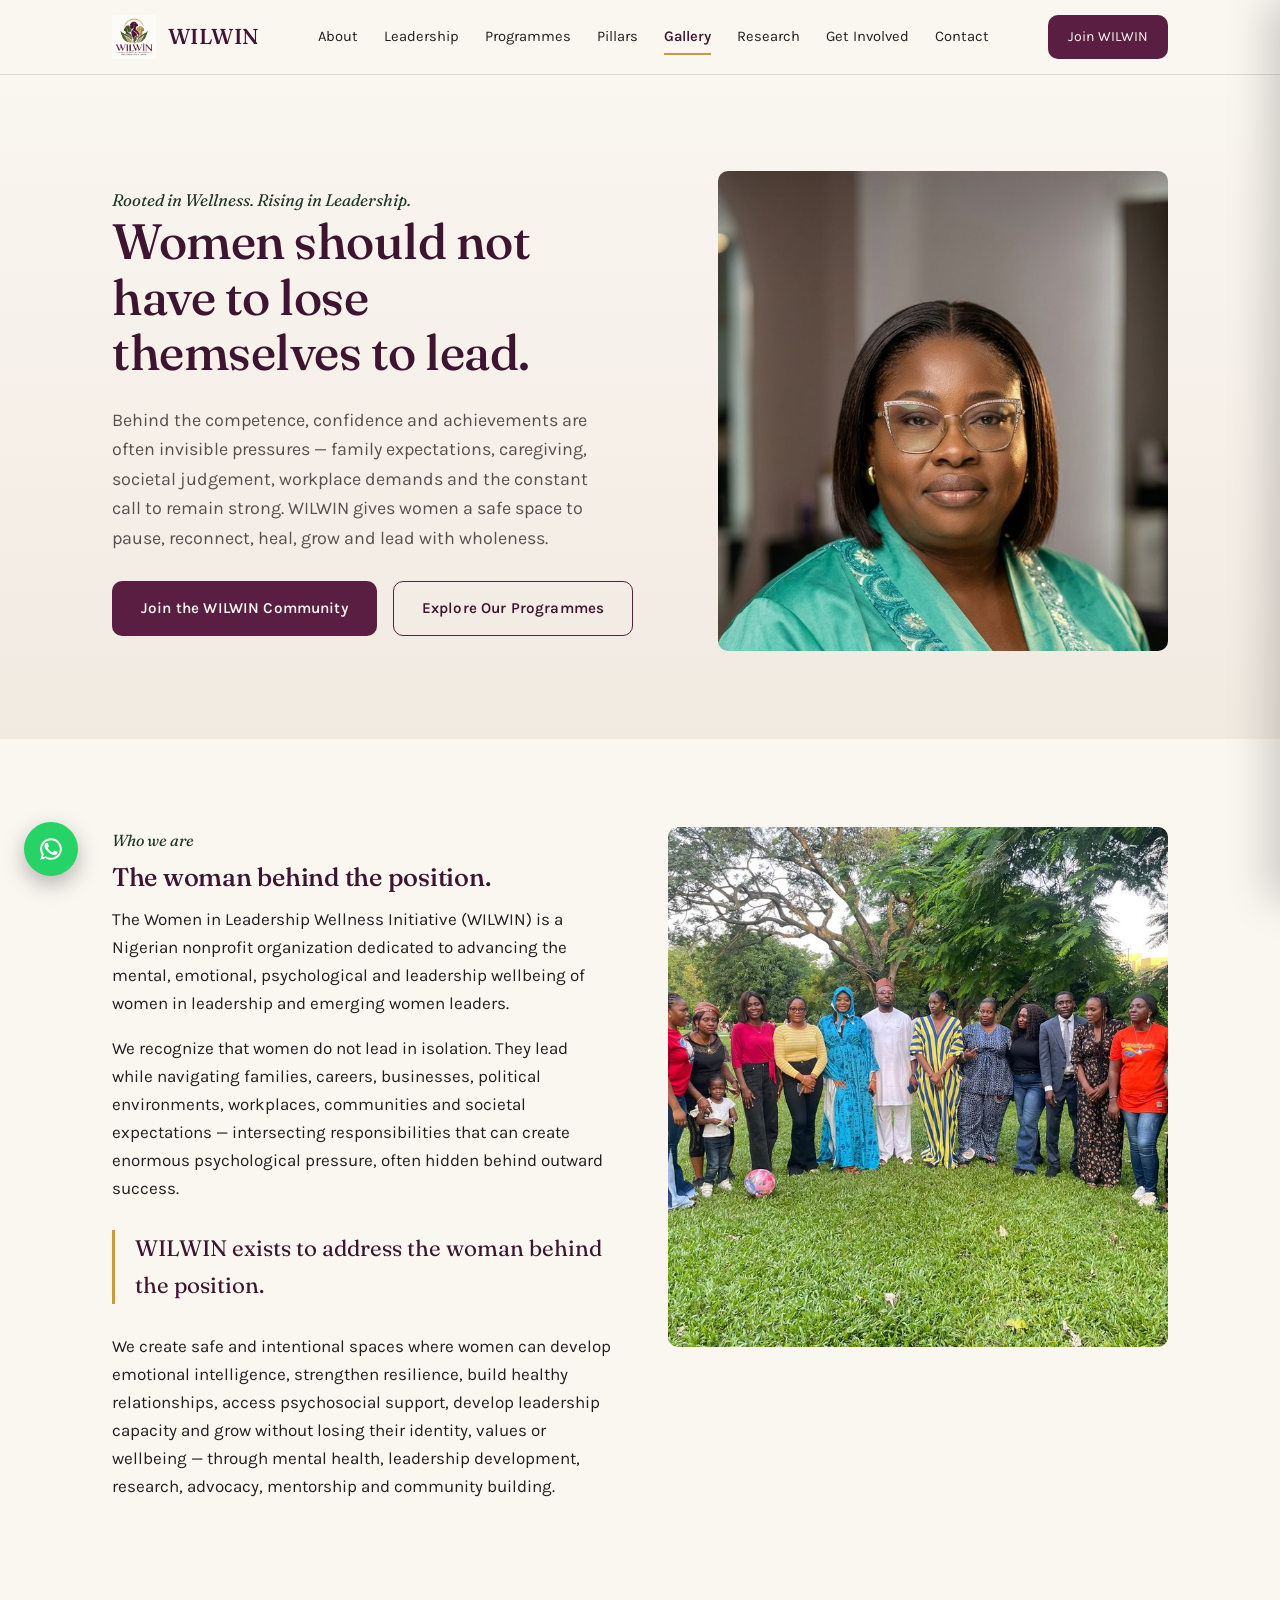
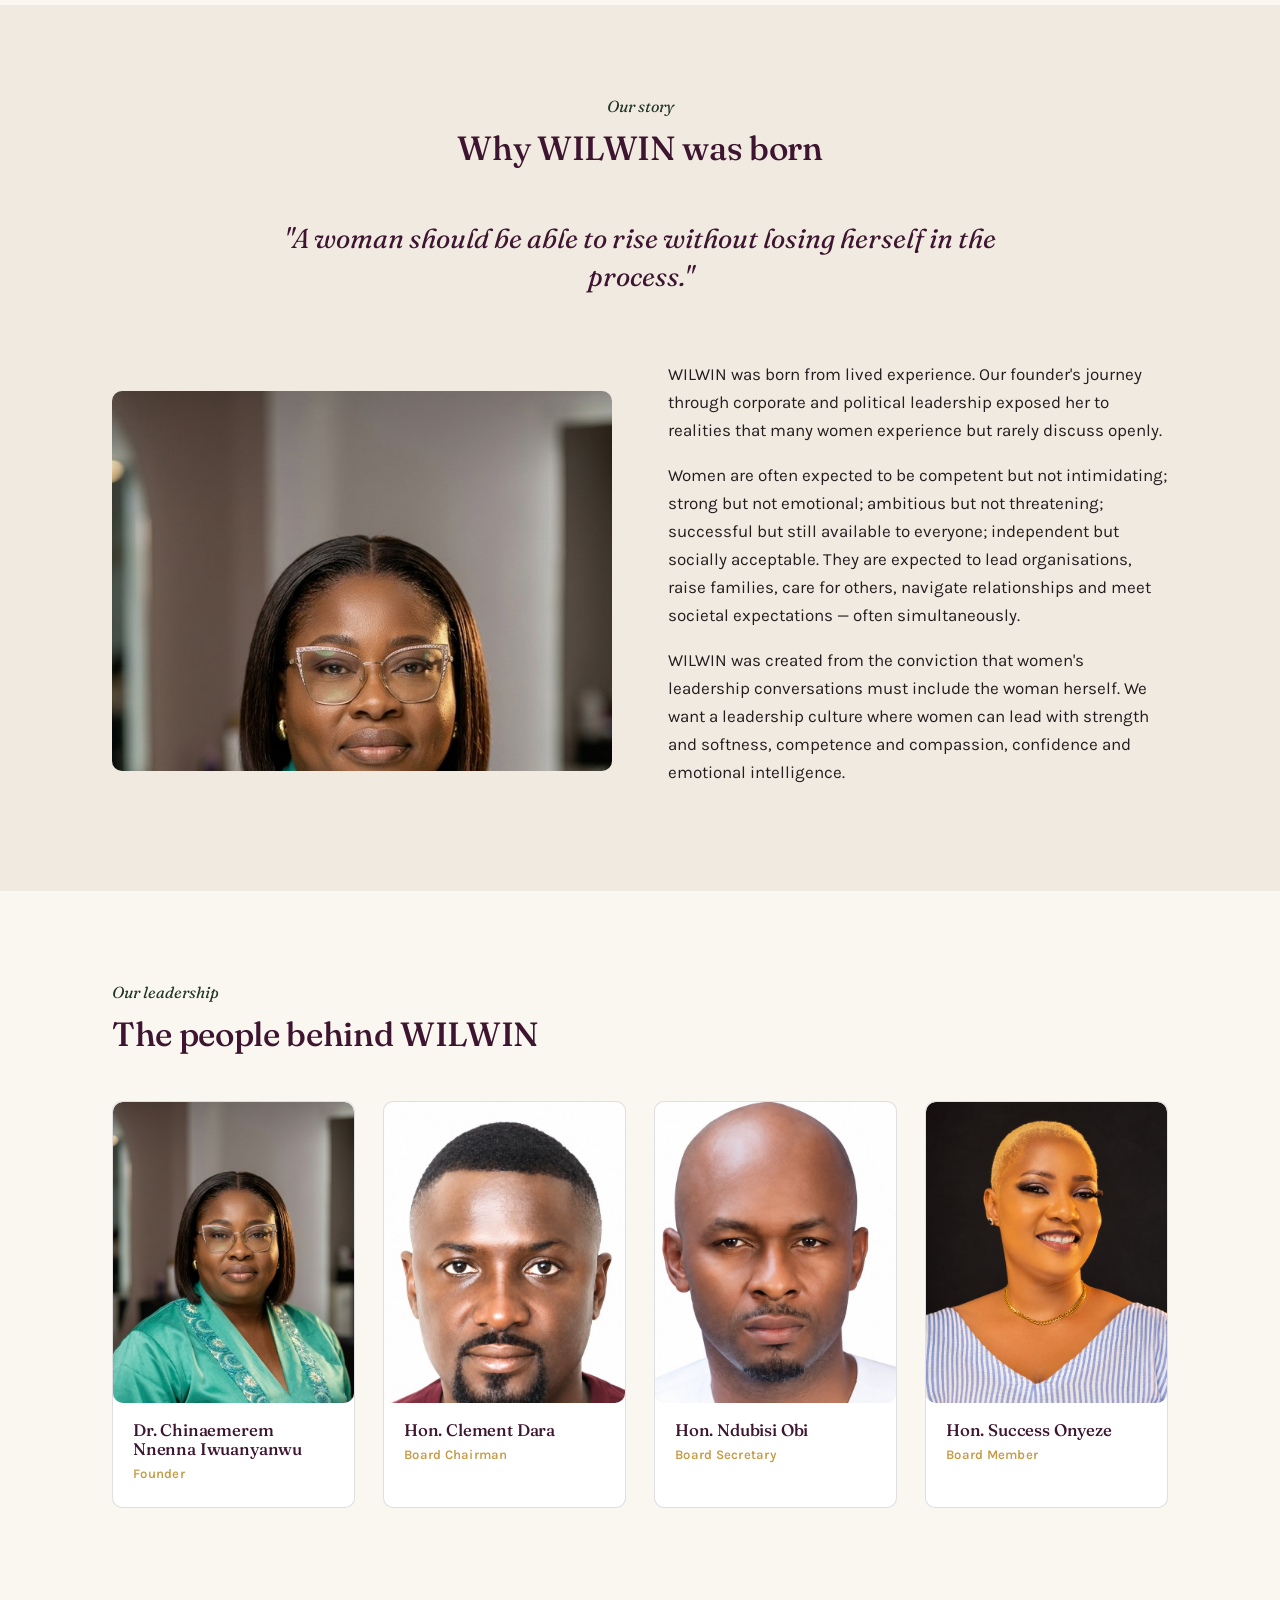
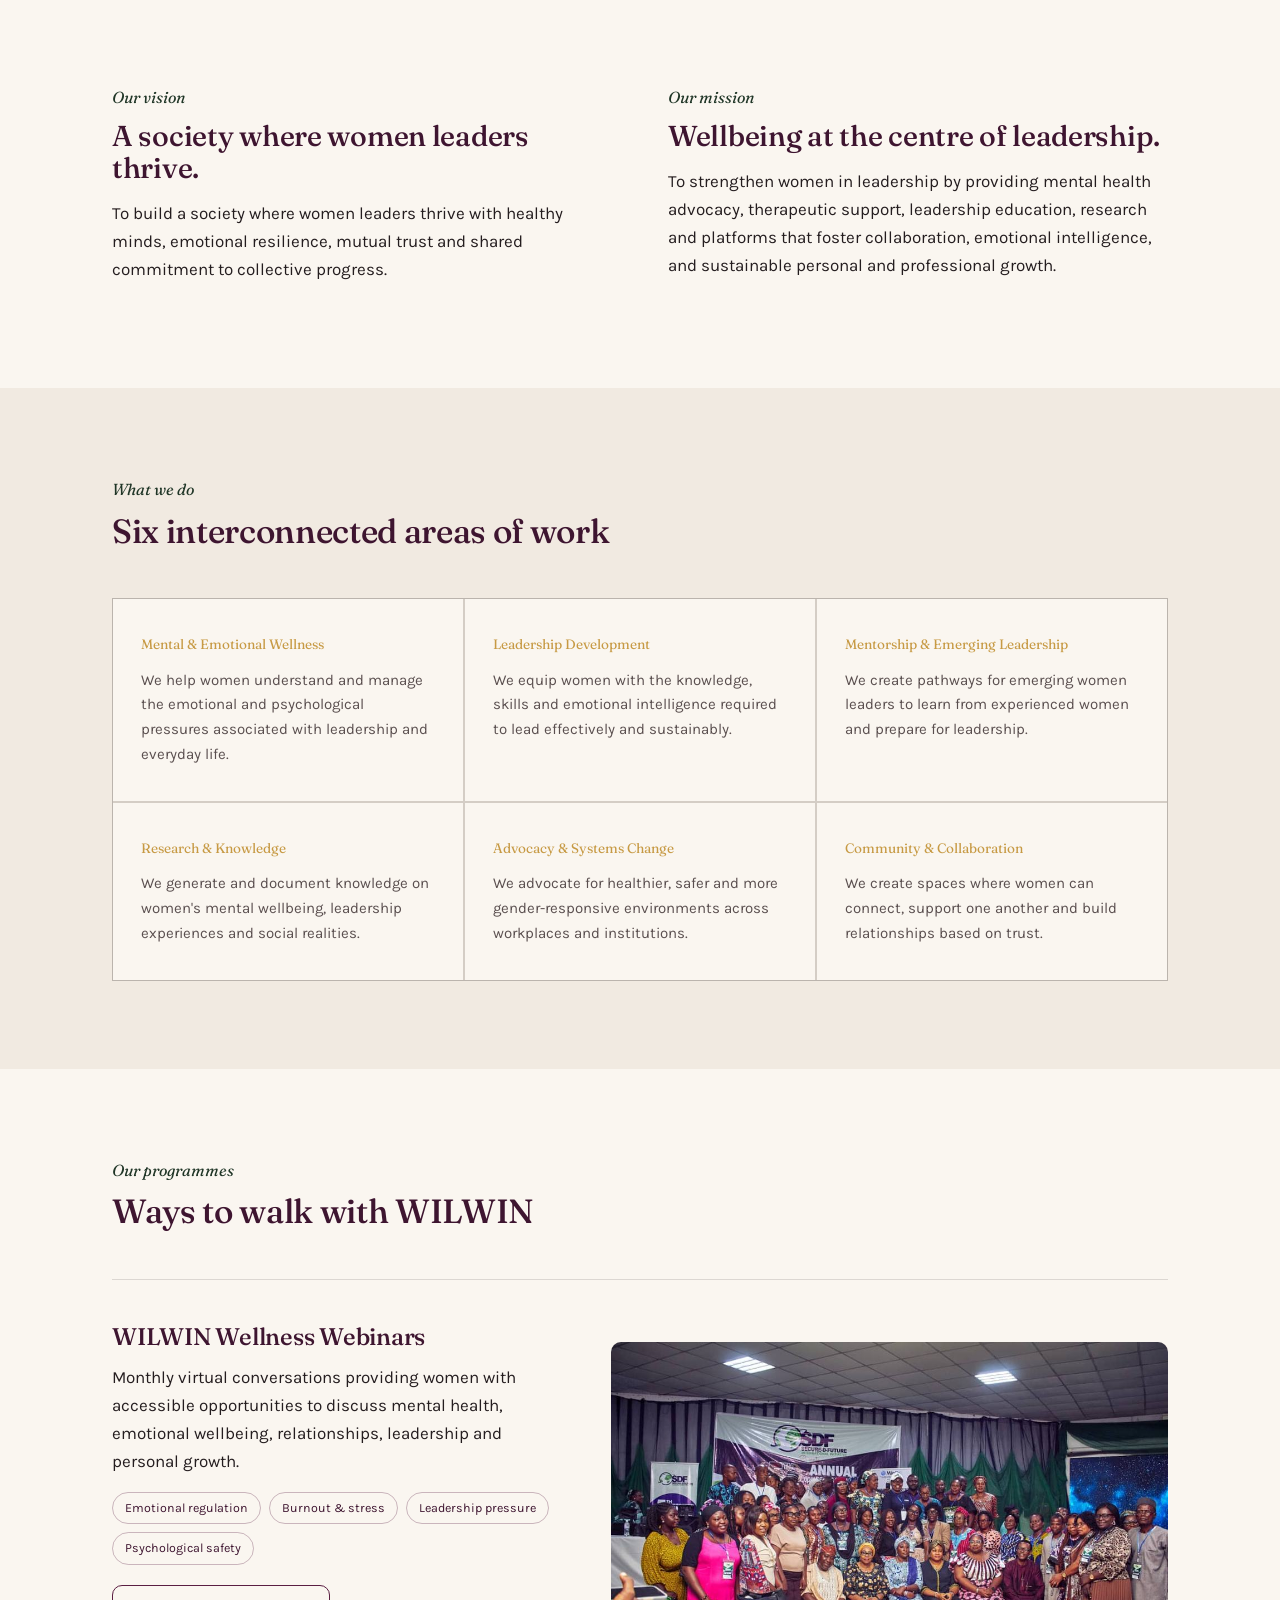
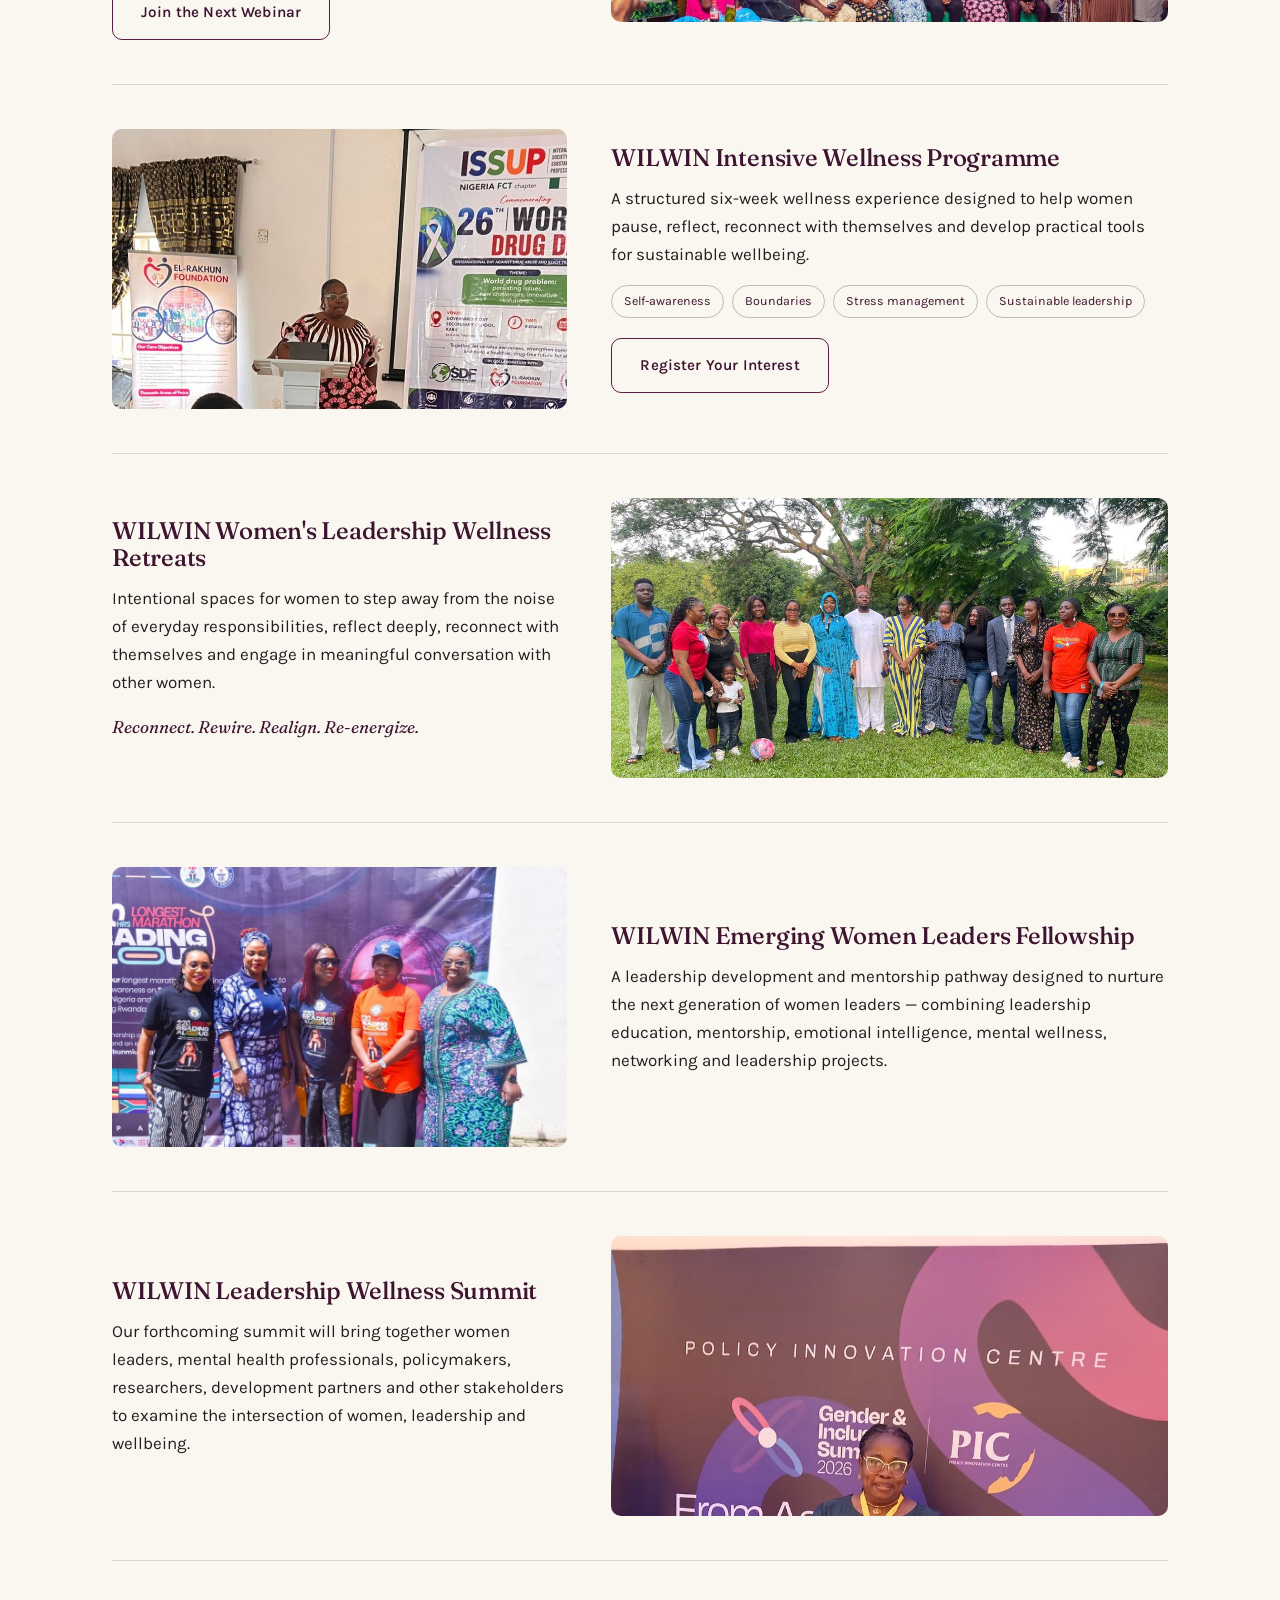
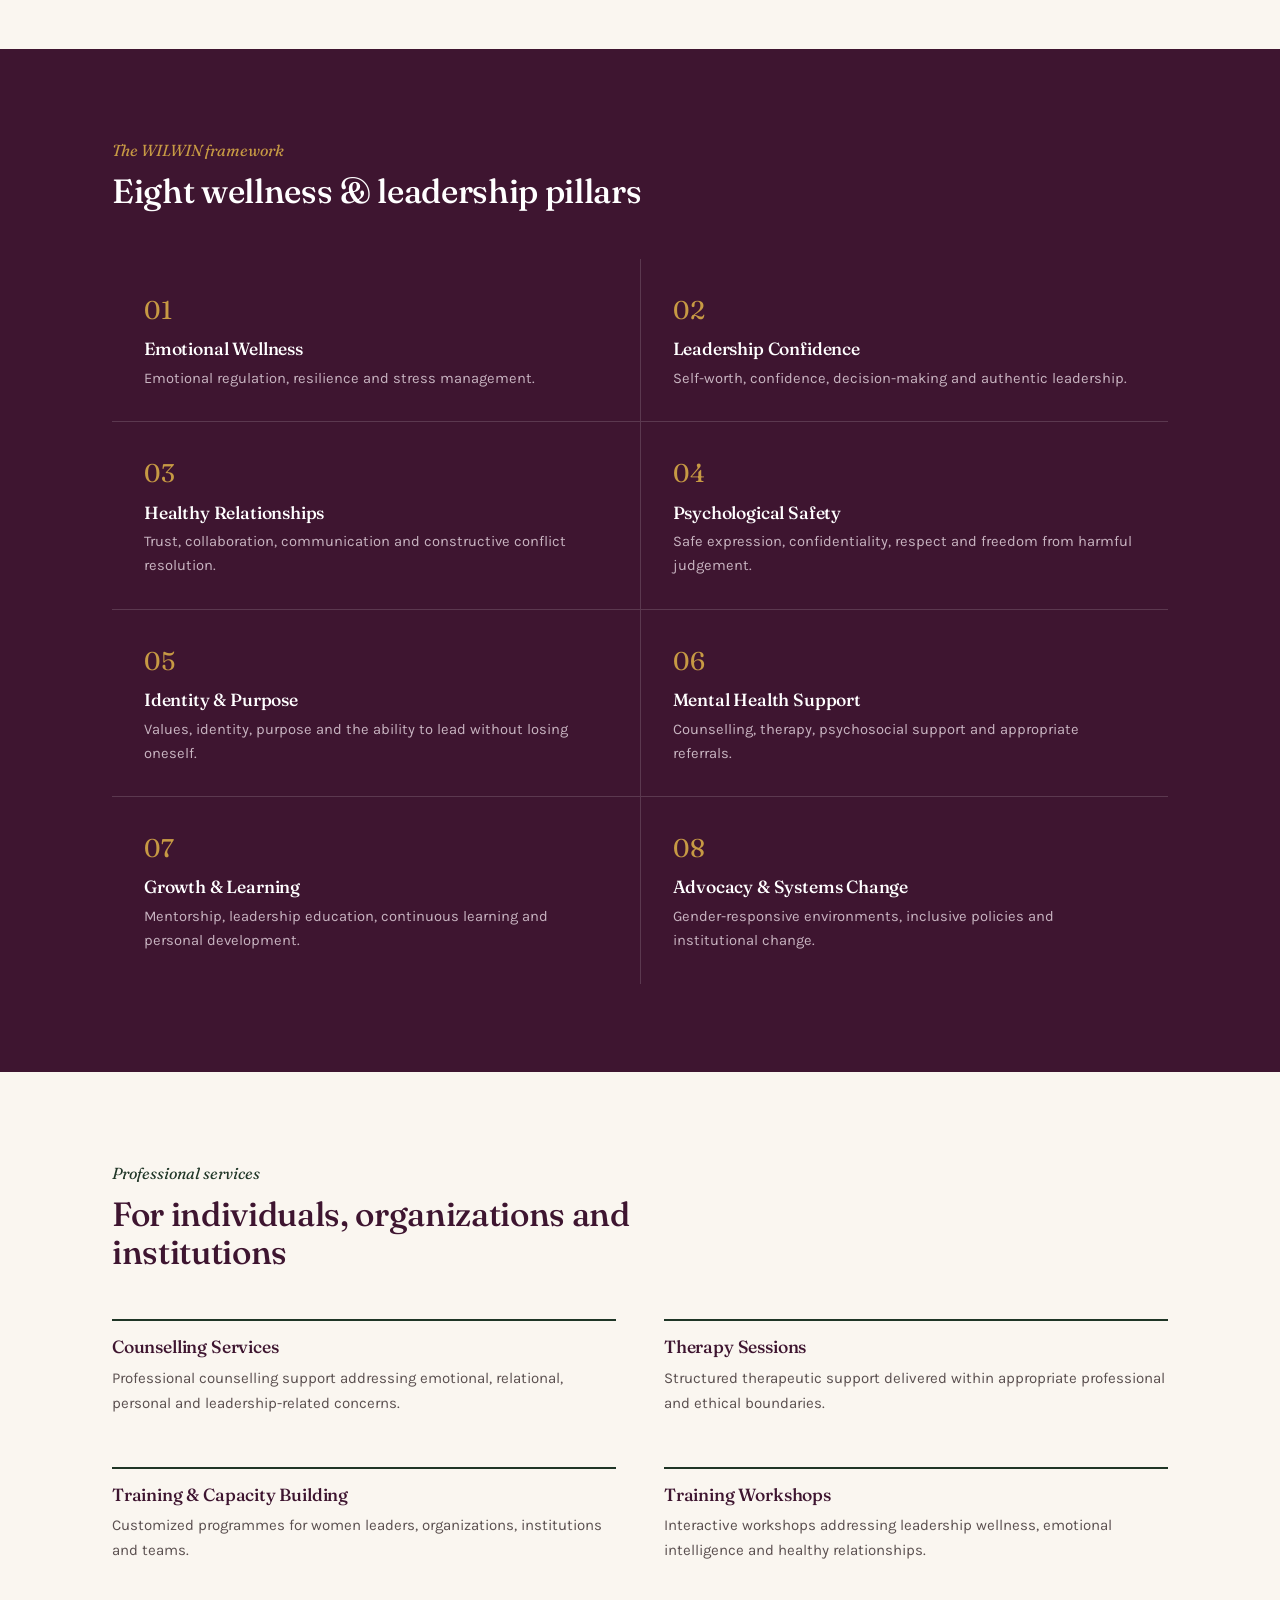
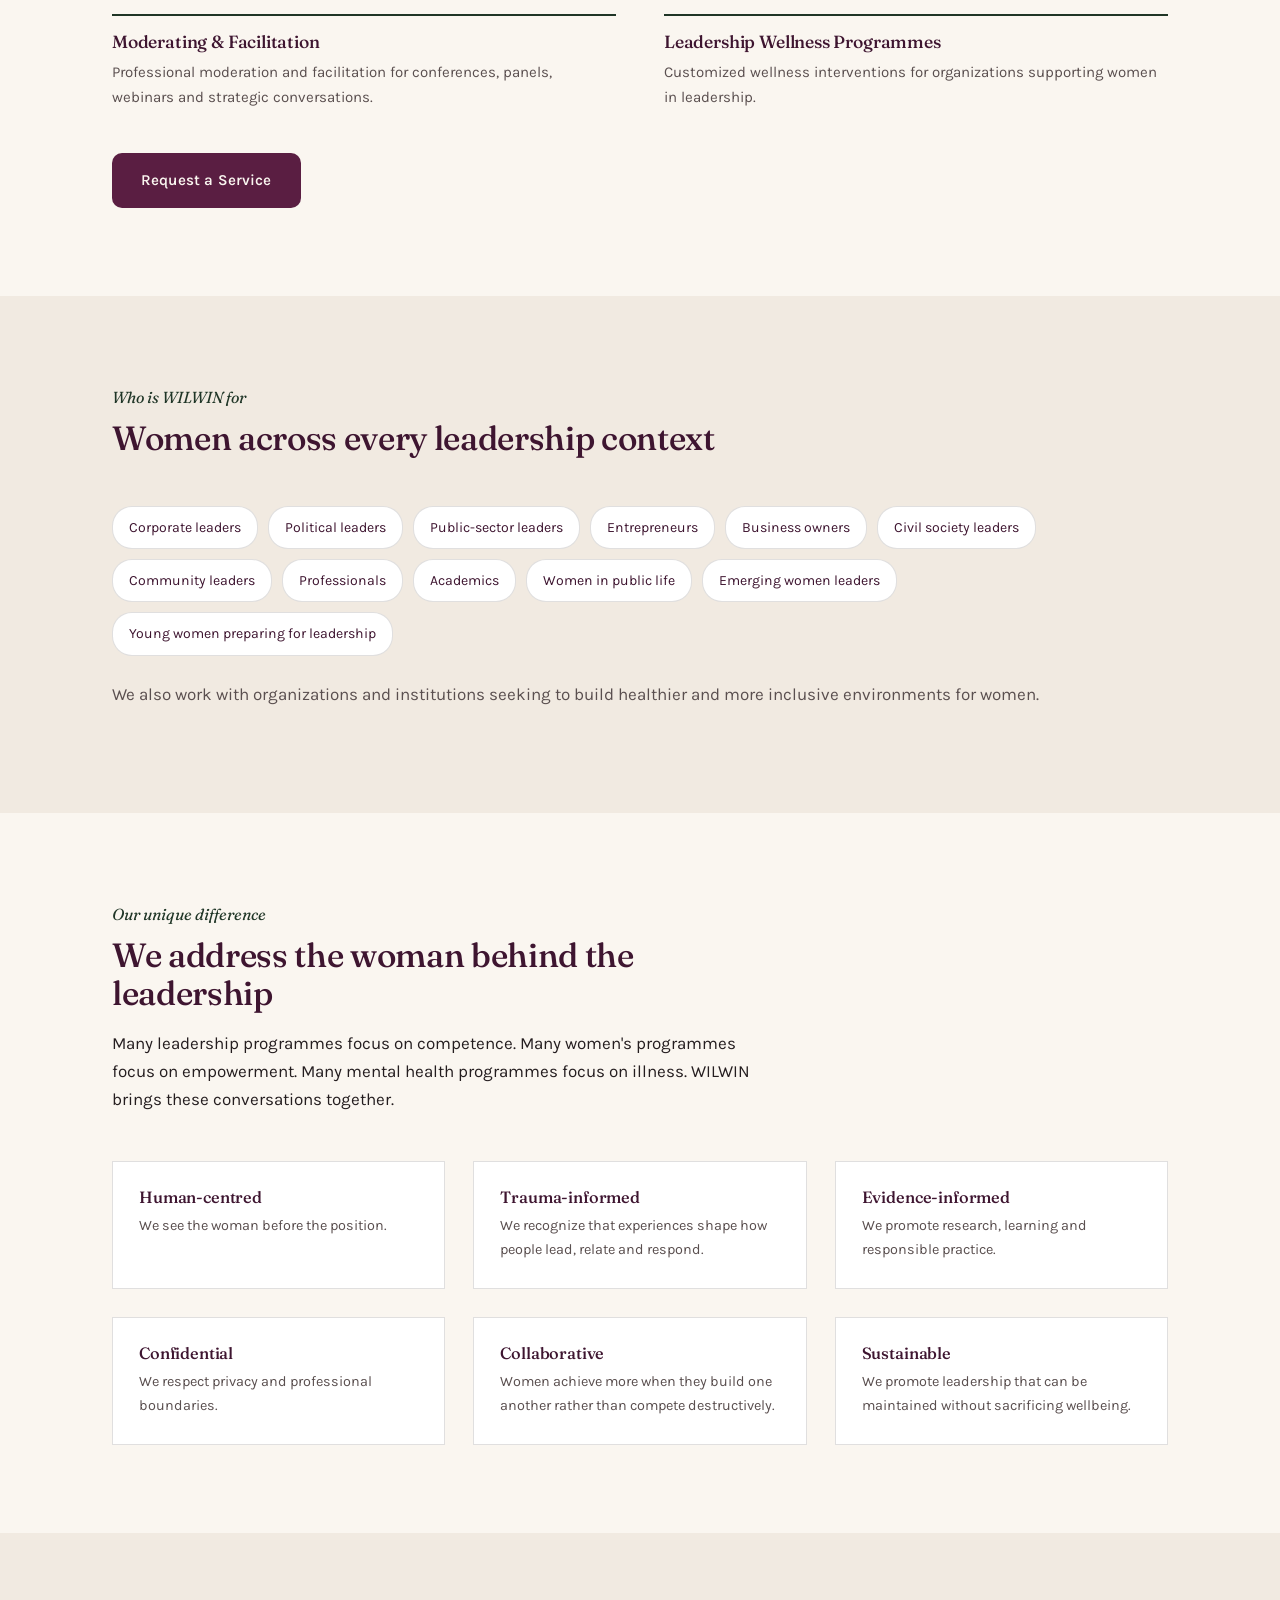
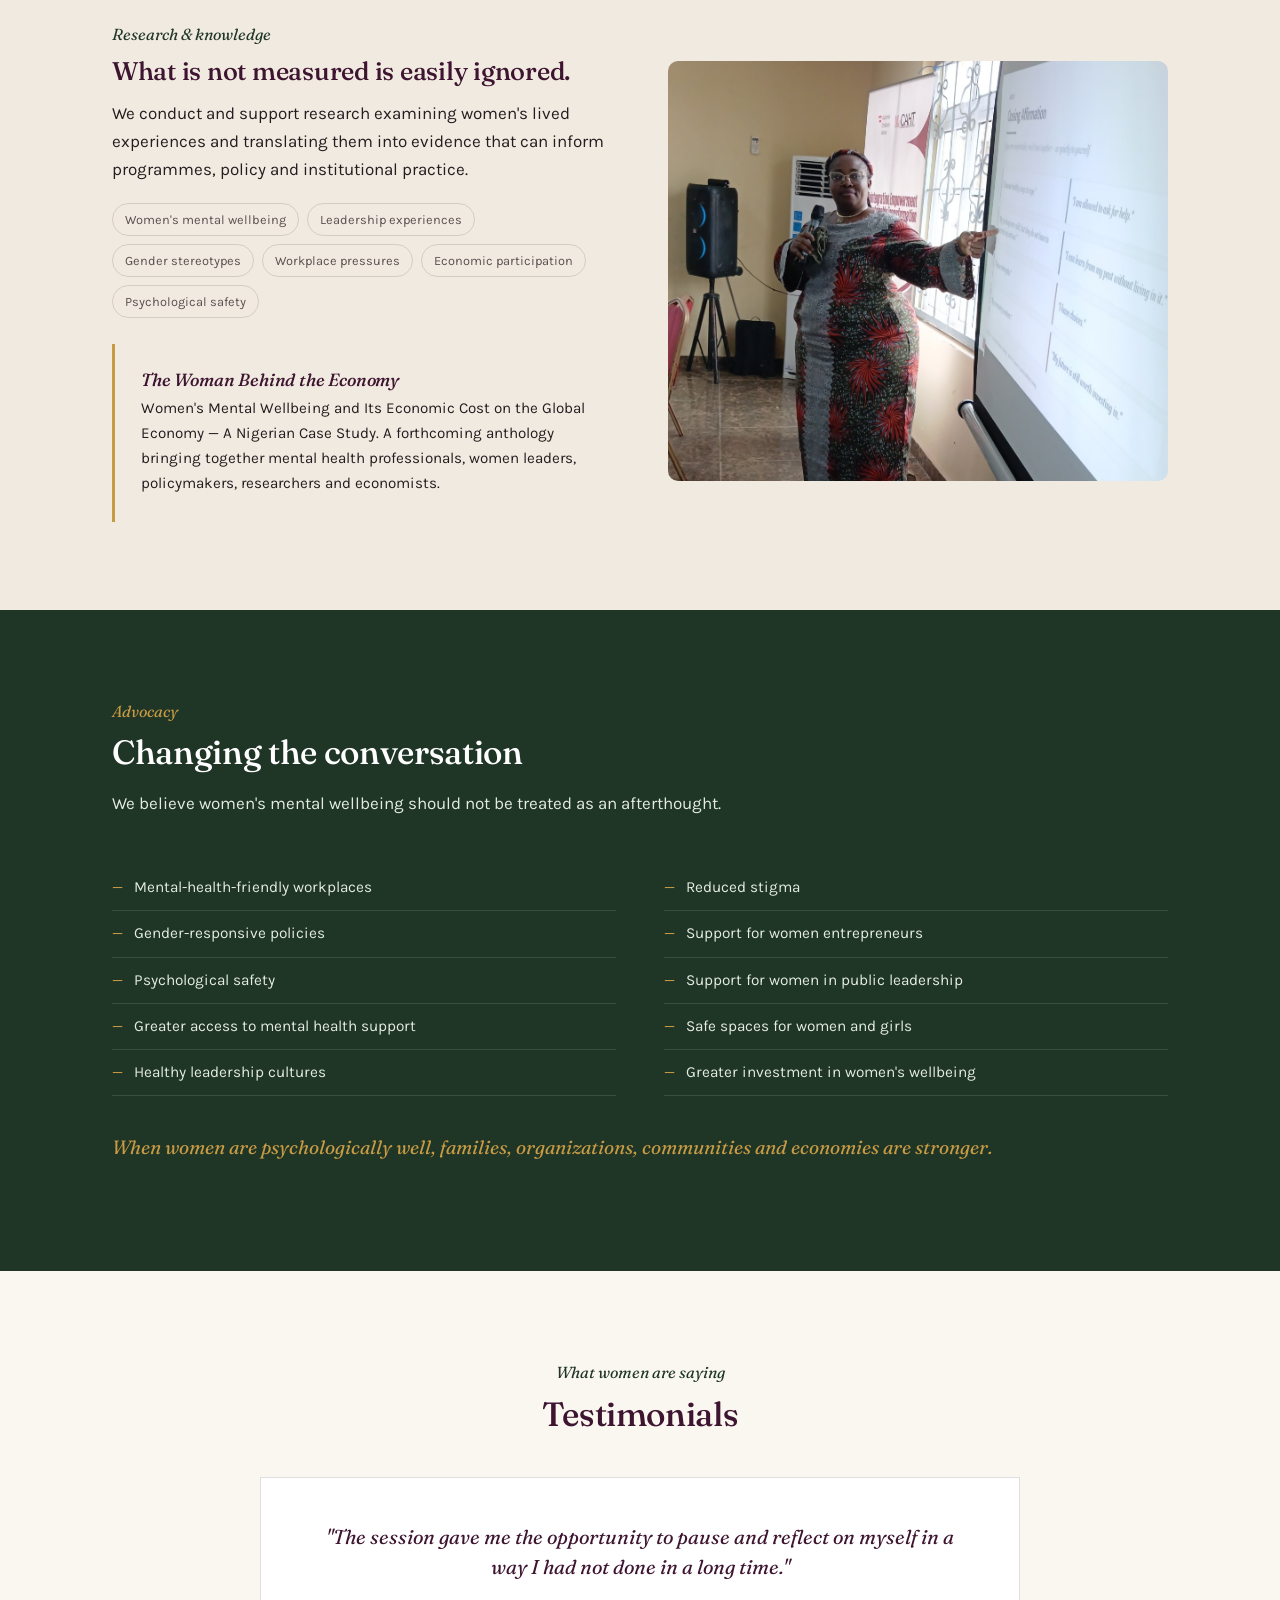
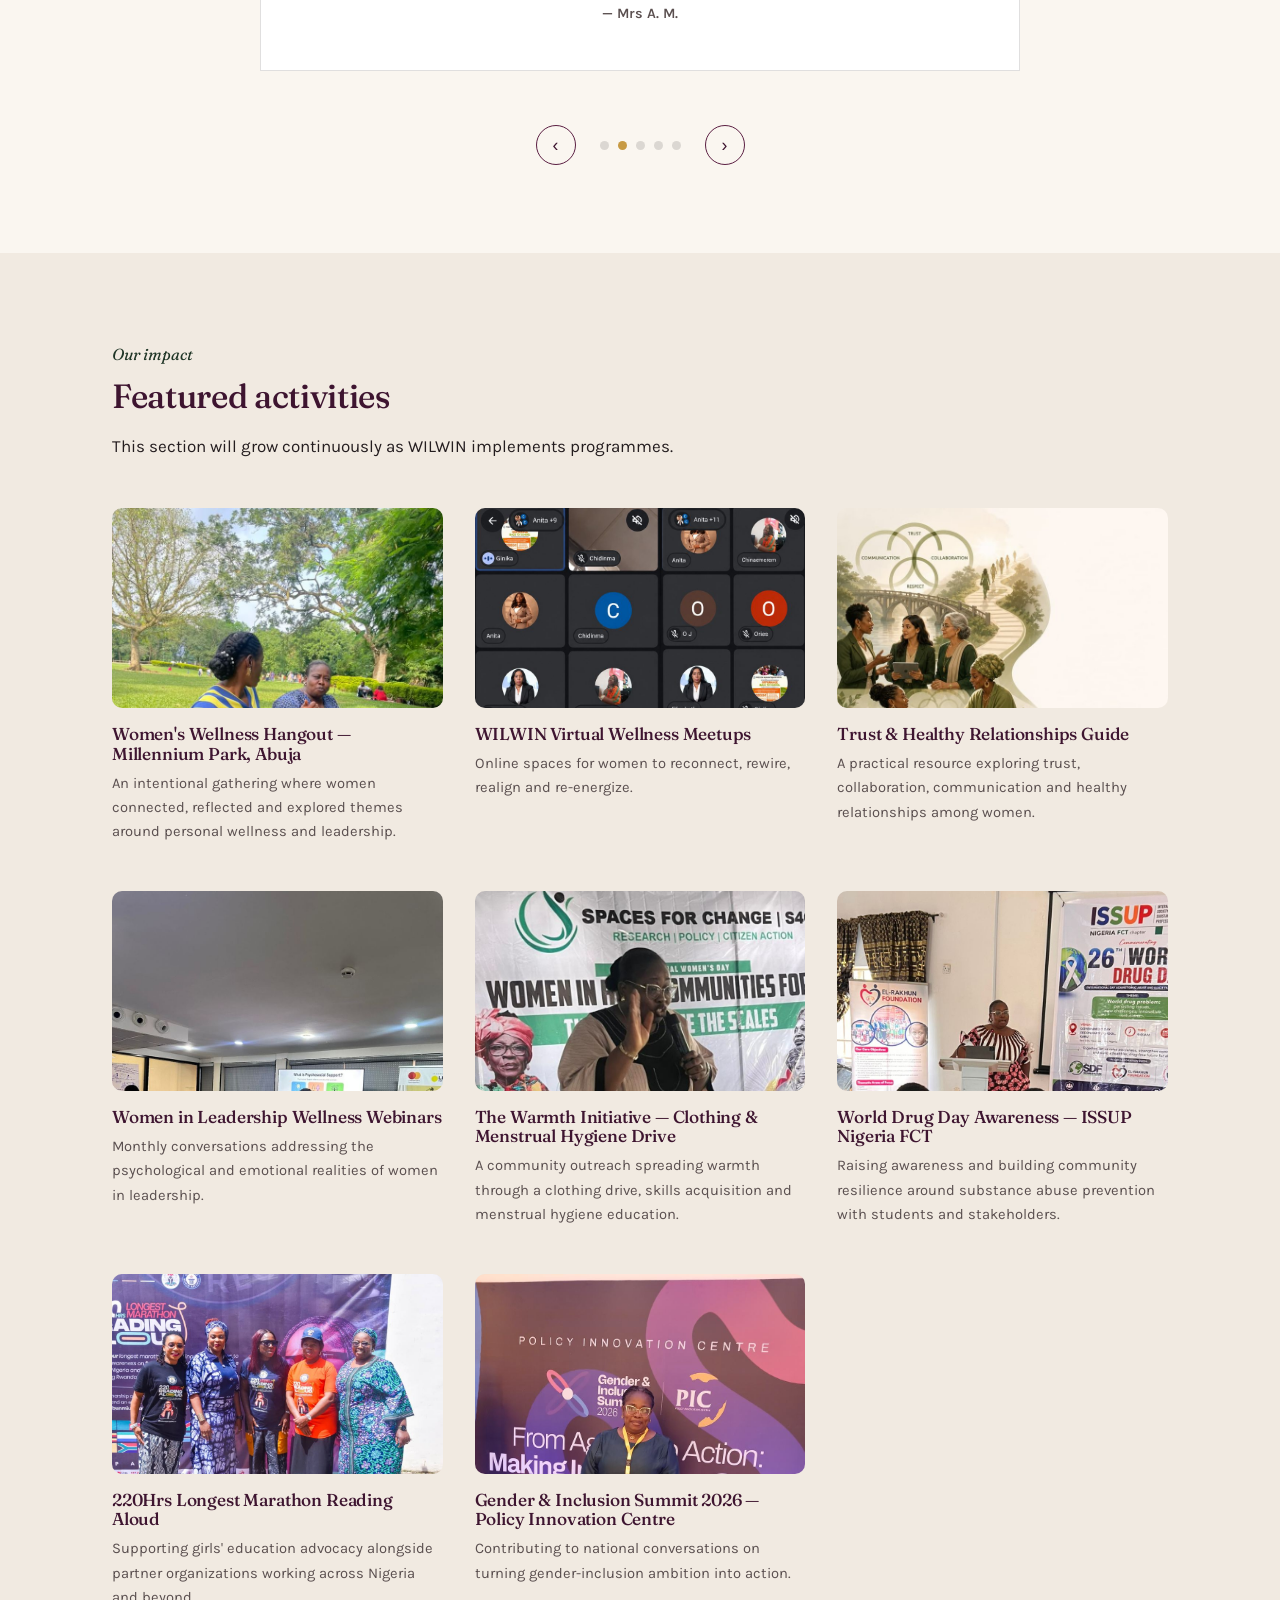
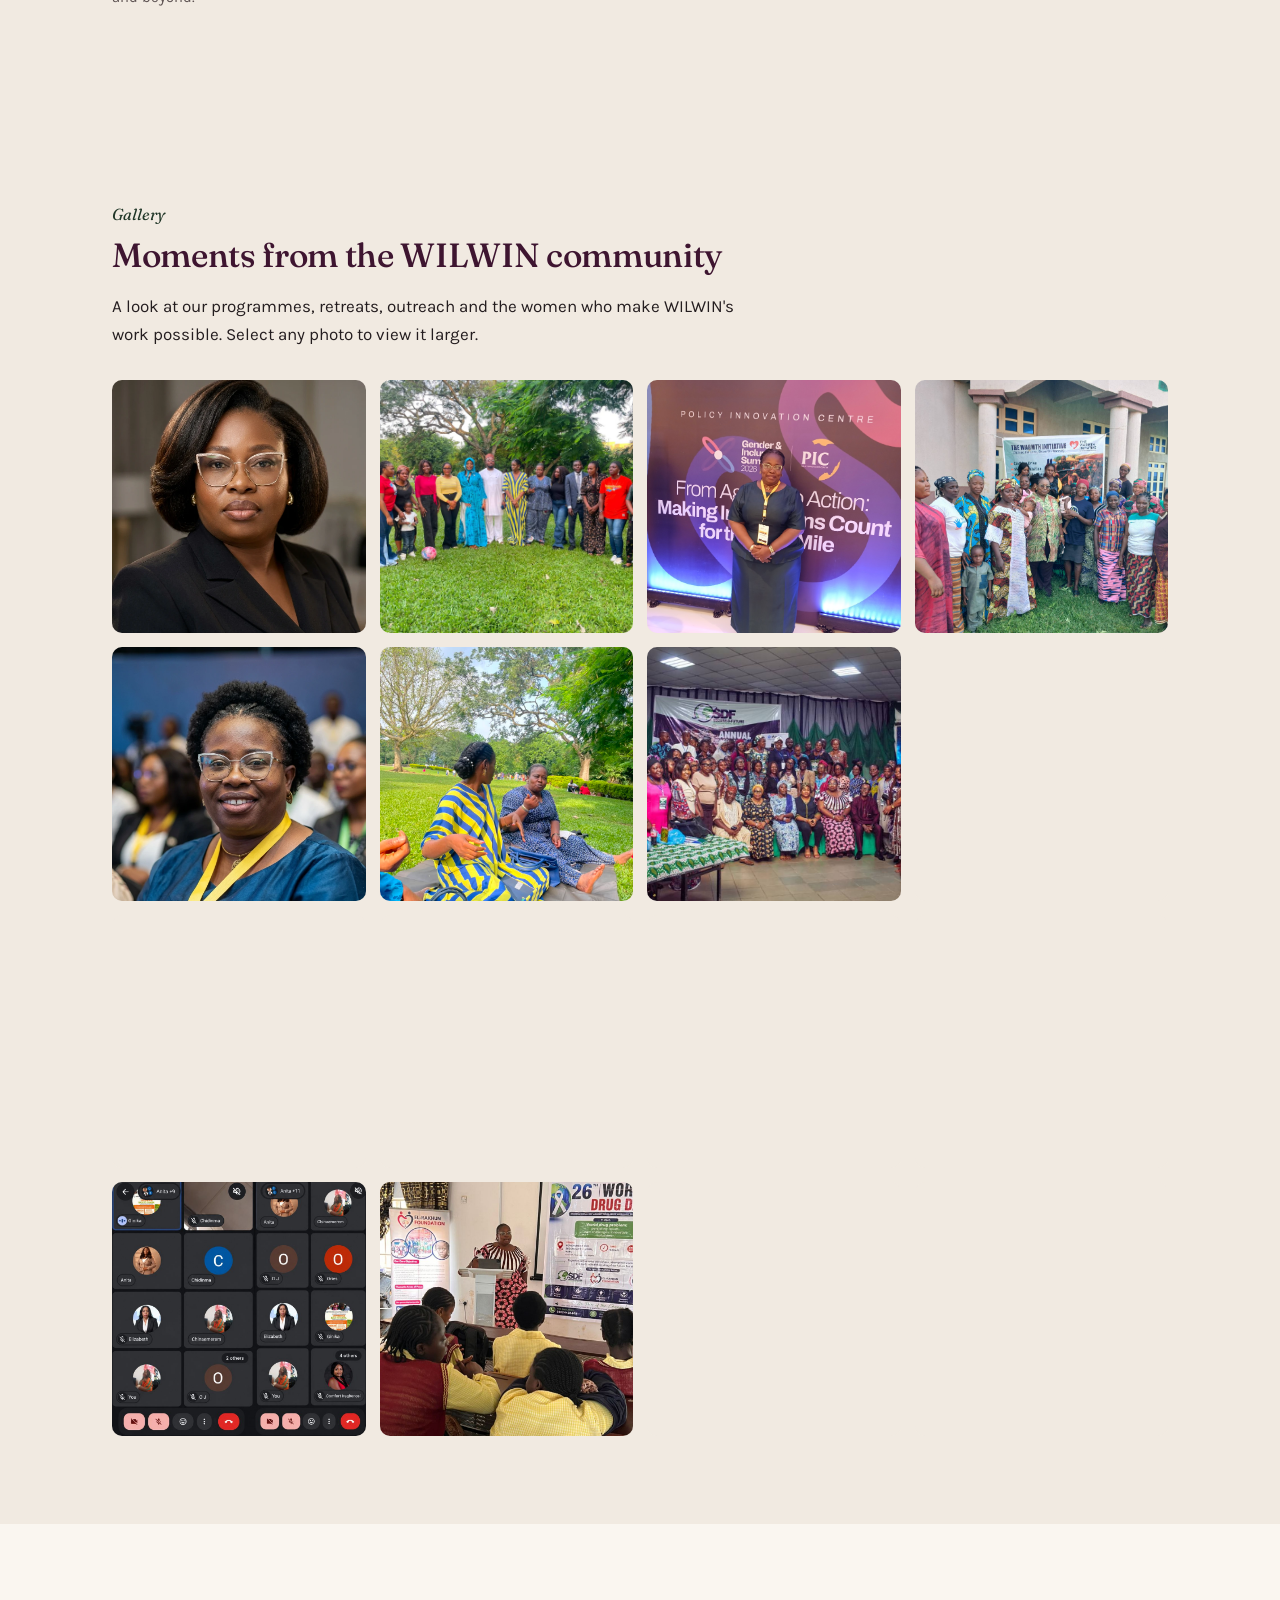
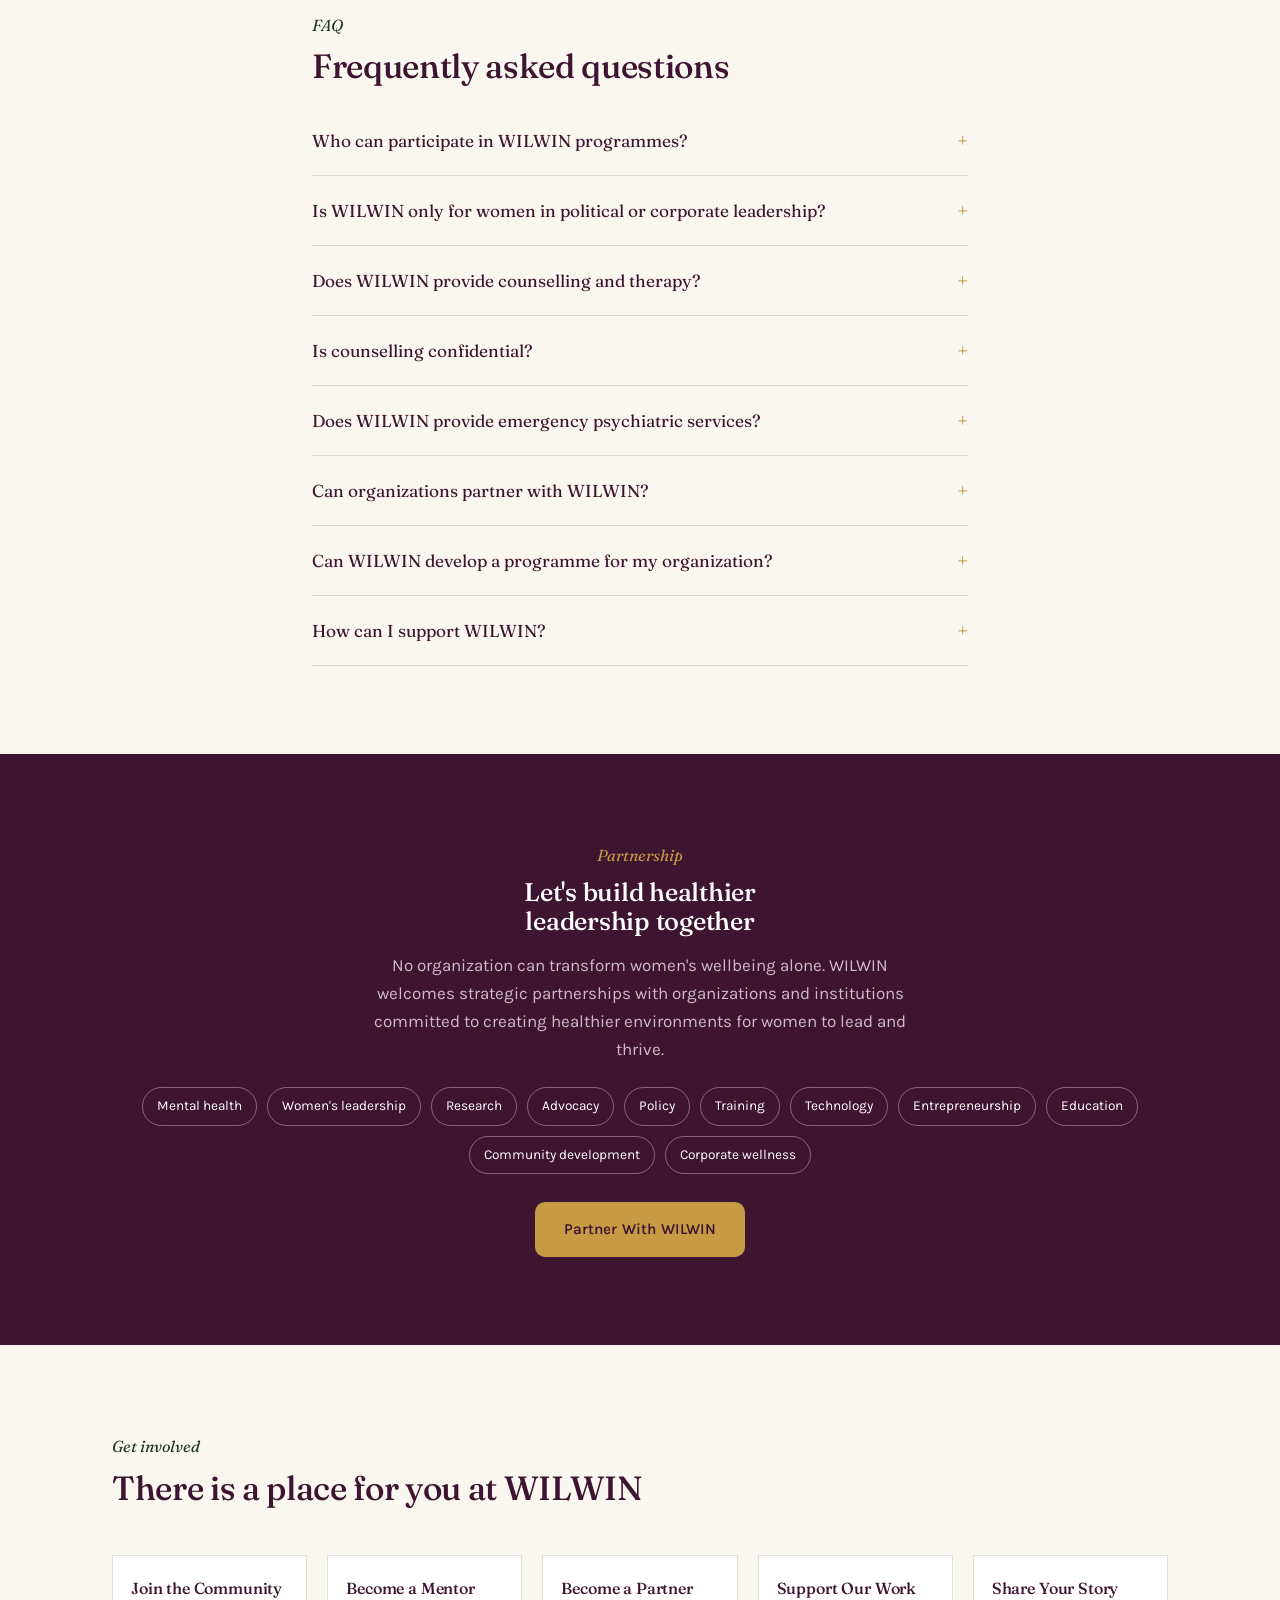
==== commit 966227e6: "Polish site: real gallery photos, working contact form, WhatsApp CTA - Add 4 new photos to the galle" ====
--- a/index.html
+++ b/index.html
@@ -71,12 +71,6 @@
         <span class="hero-eyebrow">Rooted in Wellness. Rising in Leadership.</span>
         <h1>Women should not have to lose themselves to lead.</h1>
         <p class="hero-lead">Behind the competence, confidence and achievements are often invisible pressures — family expectations, caregiving, societal judgement, workplace demands and the constant call to remain strong. WILWIN gives women a safe space to pause, reconnect, heal, grow and lead with wholeness.</p>
-        <ul class="hero-list">
-          <li>Reconnect with themselves</li>
-          <li>Rewire unhealthy patterns</li>
-          <li>Realign with values and purpose</li>
-          <li>Re-energize for sustainable leadership</li>
-        </ul>
         <div class="btn-row">
           <a href="#get-involved" class="btn btn-primary">Join the WILWIN Community</a>
           <a href="#programmes" class="btn btn-outline">Explore Our Programmes</a>
@@ -383,10 +377,8 @@
           <p style="margin:0; font-size:0.95rem;">Women's Mental Wellbeing and Its Economic Cost on the Global Economy — A Nigerian Case Study. A forthcoming anthology bringing together mental health professionals, women leaders, policymakers, researchers and economists.</p>
         </div>
       </div>
-      <div class="img-placeholder" style="min-height:380px;">
-        <svg viewBox="0 0 24 24" fill="none" stroke="currentColor" stroke-width="1.4"><path d="M4 19.5A2.5 2.5 0 016.5 17H20V4H6.5A2.5 2.5 0 004 6.5v13z"/><path d="M8 8h8M8 12h8"/></svg>
-        <span class="ph-label">Research image</span>
-        <span class="ph-sub">Cover mockup of "The Woman Behind the Economy" anthology</span>
+      <div class="team-photo" style="aspect-ratio:auto; height:420px; border-radius:var(--radius);">
+        <img src="assets/images/gallery/gallery-07.jpg" loading="lazy" decoding="async" alt="WILWIN facilitator presenting research and knowledge-sharing findings" style="object-position:center 30%;">
       </div>
     </div>
   </section>
@@ -542,14 +534,34 @@
           <span class="gallery-caption">Community gathering, Millennium Park</span>
           <span class="zoom-icon" aria-hidden="true">&#128269;</span>
         </button>
+        <button type="button" class="gallery-item" data-full="assets/images/gallery/gallery-08.jpg" data-caption="WILWIN at the Gender & Inclusion Summit 2026, Policy Innovation Centre">
+          <img src="assets/images/gallery/gallery-08.jpg" loading="lazy" decoding="async" alt="WILWIN representative at the Gender & Inclusion Summit 2026" style="object-position:center 20%;">
+          <span class="gallery-caption">Gender &amp; Inclusion Summit 2026</span>
+          <span class="zoom-icon" aria-hidden="true">&#128269;</span>
+        </button>
+        <button type="button" class="gallery-item" data-full="assets/images/gallery/gallery-05.jpg" data-caption="The Warmth Initiative — clothing and menstrual hygiene drive">
+          <img src="assets/images/gallery/gallery-05.jpg" loading="lazy" decoding="async" alt="Group photo from The Warmth Initiative clothing and menstrual hygiene drive">
+          <span class="gallery-caption">The Warmth Initiative outreach</span>
+          <span class="zoom-icon" aria-hidden="true">&#128269;</span>
+        </button>
+        <button type="button" class="gallery-item" data-full="assets/images/gallery/gallery-06.webp" data-caption="WILWIN team member at a partner conference">
+          <img src="assets/images/gallery/gallery-06.webp" loading="lazy" decoding="async" alt="WILWIN team member at a partner conference" style="object-position:center 20%;">
+          <span class="gallery-caption">WILWIN at a Partner Conference</span>
+          <span class="zoom-icon" aria-hidden="true">&#128269;</span>
+        </button>
         <button type="button" class="gallery-item" data-full="assets/images/gallery/gallery-03.jpg" data-caption="Women in conversation at a WILWIN wellness hangout">
           <img src="assets/images/gallery/gallery-03.jpg" loading="lazy" decoding="async" alt="Women in conversation at a WILWIN wellness hangout" style="object-position:top center;">
           <span class="gallery-caption">Conversation at the wellness hangout</span>
           <span class="zoom-icon" aria-hidden="true">&#128269;</span>
         </button>
-        <button type="button" class="gallery-item" data-full="assets/images/gallery/gallery-05.jpg" data-caption="The Warmth Initiative — clothing and menstrual hygiene drive">
-          <img src="assets/images/gallery/gallery-05.jpg" loading="lazy" decoding="async" alt="Group photo from The Warmth Initiative clothing and menstrual hygiene drive">
-          <span class="gallery-caption">The Warmth Initiative outreach</span>
+        <button type="button" class="gallery-item" data-full="assets/images/img-09.jpg" data-caption="WILWIN facilitator at the SDF Secure-D-Future Annual Conference">
+          <img src="assets/images/img-09.jpg" loading="lazy" decoding="async" alt="WILWIN facilitator at the SDF Secure-D-Future Annual Conference">
+          <span class="gallery-caption">SDF Secure-D-Future Conference</span>
+          <span class="zoom-icon" aria-hidden="true">&#128269;</span>
+        </button>
+        <button type="button" class="gallery-item" data-full="assets/images/gallery/gallery-09.jpg" data-caption="Community outreach — mothers and children at a WILWIN gathering">
+          <img src="assets/images/gallery/gallery-09.jpg" loading="lazy" decoding="async" alt="Mothers and children at a WILWIN community outreach event" style="object-position:center 35%;">
+          <span class="gallery-caption">Community Outreach</span>
           <span class="zoom-icon" aria-hidden="true">&#128269;</span>
         </button>
         <button type="button" class="gallery-item" data-full="assets/images/gallery/gallery-01.webp" data-caption="Dr. Chinaemerem Nnenna Iwuanyanwu, WILWIN Founder">
@@ -557,34 +569,24 @@
           <span class="gallery-caption">WILWIN Founder</span>
           <span class="zoom-icon" aria-hidden="true">&#128269;</span>
         </button>
-        <button type="button" class="gallery-item" data-full="assets/images/img-09.jpg" data-caption="WILWIN facilitator at the SDF Secure-D-Future Annual Conference">
-          <img src="assets/images/img-09.jpg" loading="lazy" decoding="async" alt="WILWIN facilitator at the SDF Secure-D-Future Annual Conference">
-          <span class="gallery-caption">SDF Secure-D-Future Conference</span>
-          <span class="zoom-icon" aria-hidden="true">&#128269;</span>
-        </button>
         <button type="button" class="gallery-item" data-full="assets/images/img-14.jpg" data-caption="Women relaxing together at Millennium Park, Abuja">
           <img src="assets/images/img-14.jpg" loading="lazy" decoding="async" alt="Women relaxing together at Millennium Park, Abuja">
           <span class="gallery-caption">Wellness Hangout, Millennium Park</span>
           <span class="zoom-icon" aria-hidden="true">&#128269;</span>
         </button>
+        <button type="button" class="gallery-item" data-full="assets/images/img-17.jpg" data-caption="WILWIN facilitator presenting on psychosocial support">
+          <img src="assets/images/img-17.jpg" loading="lazy" decoding="async" alt="WILWIN facilitator presenting on psychosocial support">
+          <span class="gallery-caption">Psychosocial Support Session</span>
+          <span class="zoom-icon" aria-hidden="true">&#128269;</span>
+        </button>
+        <button type="button" class="gallery-item" data-full="assets/images/img-18.jpg" data-caption="The Warmth Initiative clothing and menstrual hygiene drive">
+          <img src="assets/images/img-18.jpg" loading="lazy" decoding="async" alt="The Warmth Initiative clothing and menstrual hygiene drive">
+          <span class="gallery-caption">Clothing &amp; Hygiene Drive</span>
+          <span class="zoom-icon" aria-hidden="true">&#128269;</span>
+        </button>
         <button type="button" class="gallery-item" data-full="assets/images/img-15.jpg" data-caption="WILWIN virtual wellness meetup video call">
           <img src="assets/images/img-15.jpg" loading="lazy" decoding="async" alt="WILWIN virtual wellness meetup video call">
           <span class="gallery-caption">Virtual Wellness Meetup</span>
-          <span class="zoom-icon" aria-hidden="true">&#128269;</span>
-        </button>
-        <button type="button" class="gallery-item" data-full="assets/images/img-16.jpg" data-caption="Trust & Healthy Relationships Guide cover">
-          <img src="assets/images/img-16.jpg" loading="lazy" decoding="async" alt="Trust &amp; Healthy Relationships Guide cover" style="object-position:top center;">
-          <span class="gallery-caption">Trust &amp; Healthy Relationships Guide</span>
-          <span class="zoom-icon" aria-hidden="true">&#128269;</span>
-        </button>
-        <button type="button" class="gallery-item" data-full="assets/images/img-17.jpg" data-caption="WILWIN facilitator presenting on psychosocial support">
-          <img src="assets/images/img-17.jpg" loading="lazy" decoding="async" alt="WILWIN facilitator presenting on psychosocial support">
-          <span class="gallery-caption">Psychosocial Support Session</span>
-          <span class="zoom-icon" aria-hidden="true">&#128269;</span>
-        </button>
-        <button type="button" class="gallery-item" data-full="assets/images/img-18.jpg" data-caption="The Warmth Initiative clothing and menstrual hygiene drive">
-          <img src="assets/images/img-18.jpg" loading="lazy" decoding="async" alt="The Warmth Initiative clothing and menstrual hygiene drive">
-          <span class="gallery-caption">Clothing &amp; Hygiene Drive</span>
           <span class="zoom-icon" aria-hidden="true">&#128269;</span>
         </button>
         <button type="button" class="gallery-item" data-full="assets/images/img-19.jpg" data-caption="World Drug Day awareness session with ISSUP Nigeria FCT">
@@ -694,16 +696,18 @@
         <span class="kicker">Contact us</span>
         <h2 style="color:#fff;">Let's start a conversation</h2>
         <p style="color:rgba(228,236,226,0.82); margin-bottom:28px;">Whether you are a woman in leadership, an emerging leader, organization, potential partner, researcher or supporter — we would love to hear from you.</p>
+        <a href="https://wa.me/2348038540021?text=Hello%20WILWIN%2C%20I%27d%20like%20to%20get%20in%20touch." target="_blank" rel="noopener" class="whatsapp-cta">
+          <svg viewBox="0 0 24 24" width="22" height="22" fill="currentColor" aria-hidden="true"><path d="M17.472 14.382c-.297-.149-1.758-.867-2.03-.967-.273-.099-.471-.148-.67.15-.197.297-.767.966-.94 1.164-.173.199-.347.223-.644.075-.297-.15-1.255-.463-2.39-1.475-.883-.788-1.48-1.761-1.653-2.059-.173-.297-.018-.458.13-.606.134-.133.298-.347.446-.52.149-.174.198-.298.298-.497.099-.198.05-.371-.025-.52-.075-.149-.669-1.612-.916-2.207-.242-.579-.487-.5-.669-.51-.173-.008-.371-.01-.57-.01-.198 0-.52.074-.792.372-.272.297-1.04 1.016-1.04 2.479 0 1.462 1.065 2.875 1.213 3.074.149.198 2.096 3.2 5.077 4.487.709.306 1.262.489 1.694.625.712.227 1.36.195 1.871.118.571-.085 1.758-.719 2.006-1.413.248-.694.248-1.289.173-1.413-.074-.124-.272-.198-.57-.347z"/><path d="M12.004 2C6.486 2 2 6.486 2 12.004c0 1.94.548 3.75 1.497 5.291L2 22l4.848-1.472A9.96 9.96 0 0012.004 22c5.518 0 10.004-4.486 10.004-9.996C22.008 6.486 17.522 2 12.004 2zm0 18.14a8.11 8.11 0 01-4.363-1.271l-.313-.197-2.878.874.887-2.812-.203-.322a8.12 8.12 0 01-1.278-4.408c0-4.49 3.654-8.144 8.148-8.144 4.494 0 8.148 3.654 8.148 8.144 0 4.49-3.654 8.136-8.146 8.136z"/></svg>
+          <span>Chat with WILWIN on WhatsApp</span>
+        </a>
         <div class="contact-line"><span class="ic">&#128205;</span><span>House 62, 3rd Avenue, Efab City Estate, Life Camp, Abuja, Nigeria</span></div>
         <div class="contact-line"><span class="ic">&#9993;</span><span>info@wilwininitiative.org</span></div>
-        <div class="contact-line"><span class="ic">&#9742;</span><span>0803 854 0021</span></div>
+        <div class="contact-line"><span class="ic">&#9742;</span><span><a href="tel:+2348038540021" style="color:#fff;">0803 854 0021</a></span></div>
         <div class="contact-line"><span class="ic">&#127760;</span><span><a href="https://wilwininitiative.org" target="_blank" rel="noopener" style="color:#fff; text-decoration:underline;">wilwininitiative.org</a></span></div>
-        <div class="social-row">
-          <a href="#">LinkedIn</a><a href="#">Facebook</a><a href="#">Instagram</a><a href="#">TikTok</a>
-        </div>
-      </div>
-      <form class="contact-form" id="contactForm">
-        <div class="form-success" id="formSuccess" tabindex="-1">Thank you — your message has been received. This is a demo form; connect it to your email service to receive messages.</div>
+      </div>
+      <form class="contact-form" id="contactForm" action="assets/php/contact-handler.php" method="POST">
+        <div class="form-success" id="formSuccess" tabindex="-1" role="status"></div>
+        <div class="form-error" id="formError" tabindex="-1" role="alert"></div>
         <label for="name">Name</label>
         <input id="name" name="name" type="text" autocomplete="name" placeholder="Your full name" required>
         <label for="email">Email</label>
@@ -717,8 +721,9 @@
           <option>Supporter</option>
         </select>
         <label for="message">Message</label>
-        <textarea id="message" name="message" placeholder="Tell us how we can help"></textarea>
-        <button type="submit" class="btn btn-gold" style="width:100%;">Send Message</button>
+        <textarea id="message" name="message" placeholder="Tell us how we can help" required></textarea>
+        <div class="hp-field" aria-hidden="true"><label for="website">Website</label><input id="website" name="website" type="text" tabindex="-1" autocomplete="off"></div>
+        <button type="submit" class="btn btn-gold" style="width:100%;" id="contactSubmit">Send Message</button>
       </form>
     </div>
   </section>
@@ -760,6 +765,10 @@
     </div>
   </div>
 </footer>
+
+<a href="https://wa.me/2348038540021?text=Hello%20WILWIN%2C%20I%27d%20like%20to%20get%20in%20touch." target="_blank" rel="noopener" class="whatsapp-float" aria-label="Chat with WILWIN on WhatsApp">
+  <svg viewBox="0 0 24 24" width="26" height="26" fill="currentColor" aria-hidden="true"><path d="M17.472 14.382c-.297-.149-1.758-.867-2.03-.967-.273-.099-.471-.148-.67.15-.197.297-.767.966-.94 1.164-.173.199-.347.223-.644.075-.297-.15-1.255-.463-2.39-1.475-.883-.788-1.48-1.761-1.653-2.059-.173-.297-.018-.458.13-.606.134-.133.298-.347.446-.52.149-.174.198-.298.298-.497.099-.198.05-.371-.025-.52-.075-.149-.669-1.612-.916-2.207-.242-.579-.487-.5-.669-.51-.173-.008-.371-.01-.57-.01-.198 0-.52.074-.792.372-.272.297-1.04 1.016-1.04 2.479 0 1.462 1.065 2.875 1.213 3.074.149.198 2.096 3.2 5.077 4.487.709.306 1.262.489 1.694.625.712.227 1.36.195 1.871.118.571-.085 1.758-.719 2.006-1.413.248-.694.248-1.289.173-1.413-.074-.124-.272-.198-.57-.347z"/><path d="M12.004 2C6.486 2 2 6.486 2 12.004c0 1.94.548 3.75 1.497 5.291L2 22l4.848-1.472A9.96 9.96 0 0012.004 22c5.518 0 10.004-4.486 10.004-9.996C22.008 6.486 17.522 2 12.004 2zm0 18.14a8.11 8.11 0 01-4.363-1.271l-.313-.197-2.878.874.887-2.812-.203-.322a8.12 8.12 0 01-1.278-4.408c0-4.49 3.654-8.144 8.148-8.144 4.494 0 8.148 3.654 8.148 8.144 0 4.49-3.654 8.136-8.146 8.136z"/></svg>
+</a>
 
 <button type="button" class="back-to-top" id="backToTop" aria-label="Back to top">&#8593;</button>
 
--- a/assets/css/style.css
+++ b/assets/css/style.css
@@ -9,7 +9,9 @@
   --ink:#241D1F;
   --ink-soft:#5A4F4F;
   --line: rgba(36,29,31,0.14);
-  --radius: 2px;
+  --radius: 10px;
+  --whatsapp: #25D366;
+  --whatsapp-deep: #1DA851;
   --nav-height: 74px;
 }
 *{box-sizing:border-box;}
@@ -149,15 +151,6 @@
 }
 .hero h1{font-size:3.1rem; max-width:14ch;}
 .hero-lead{font-size:1.12rem; color:var(--ink-soft); max-width:46ch; margin-top:18px;}
-.hero-list{list-style:none; margin:26px 0 0; padding:0; display:grid; grid-template-columns:1fr 1fr; gap:10px 20px;}
-.hero-list li{
-  font-family:'Fraunces', serif; color:var(--plum-deep); font-size:1rem;
-  padding-left:20px; position:relative;
-}
-.hero-list li::before{
-  content:""; position:absolute; left:0; top:9px; width:9px; height:9px;
-  background:var(--gold); border-radius:50%;
-}
 
 /* ---------- Image placeholder ---------- */
 .img-placeholder{
@@ -254,8 +247,8 @@
 
 /* Leadership / Team */
 .team-grid{display:grid; grid-template-columns:repeat(4,1fr); gap:28px; margin-top:8px;}
-.team-card{background:#fff; border:1px solid var(--line);}
-.team-photo{width:100%; aspect-ratio:4/5; overflow:hidden; background:var(--ivory-2);}
+.team-card{background:#fff; border:1px solid var(--line); border-radius:var(--radius); overflow:hidden;}
+.team-photo{width:100%; aspect-ratio:4/5; overflow:hidden; background:var(--ivory-2); border-radius:var(--radius);}
 .team-photo img{width:100%; height:100%; object-fit:cover; object-position:top center; display:block;}
 .team-info{padding:18px 20px 22px;}
 .team-info h3{font-size:1.05rem; margin-bottom:4px;}
@@ -396,13 +389,16 @@
 .contact-grid{display:grid; grid-template-columns:1fr 1fr; gap:56px;}
 .contact-line{display:flex; gap:14px; align-items:flex-start; margin-bottom:18px; font-size:0.98rem;}
 .contact-line .ic{color:var(--gold); font-size:1.1rem; flex-shrink:0;}
-.social-row{display:flex; gap:14px; margin-top:20px; flex-wrap:wrap;}
-.social-row a{
-  border:1px solid rgba(255,255,255,0.3); padding:9px 16px; border-radius:20px;
-  text-decoration:none; font-size:0.85rem; color:#fff;
-}
-.social-row a:hover{background:rgba(255,255,255,0.1);}
-.contact-form{background:#fff; padding:32px; border:1px solid var(--line);}
+
+.whatsapp-cta{
+  display:flex; align-items:center; gap:12px; background:var(--whatsapp); color:#fff;
+  text-decoration:none; padding:14px 22px; border-radius:var(--radius); font-weight:600;
+  font-size:1rem; margin-bottom:28px; width:fit-content; box-shadow:0 8px 20px rgba(0,0,0,0.18);
+  transition:background 0.15s ease, transform 0.15s ease;
+}
+.whatsapp-cta:hover{background:var(--whatsapp-deep); transform:translateY(-1px);}
+
+.contact-form{background:#fff; padding:32px; border:1px solid var(--line); border-radius:var(--radius);}
 .contact-form label{display:block; font-size:0.85rem; font-weight:600; color:var(--plum-deep); margin-bottom:6px;}
 .contact-form input, .contact-form textarea, .contact-form select{
   width:100%; padding:11px 14px; border:1px solid var(--line); background:var(--ivory);
@@ -414,9 +410,15 @@
 .contact-form textarea{resize:vertical; min-height:110px;}
 .form-success{
   display:none; background:var(--ivory-2); border-left:3px solid var(--forest);
-  padding:16px 18px; font-size:0.92rem; color:var(--forest-deep); margin-bottom:18px;
+  padding:16px 18px; font-size:0.92rem; color:var(--forest-deep); margin-bottom:18px; border-radius:var(--radius);
 }
 .form-success.is-visible{display:block;}
+.form-error{
+  display:none; background:#FBEAEA; border-left:3px solid #B3413B;
+  padding:16px 18px; font-size:0.92rem; color:#7A2B26; margin-bottom:18px; border-radius:var(--radius);
+}
+.form-error.is-visible{display:block;}
+.hp-field{position:absolute; left:-9999px; top:-9999px; width:1px; height:1px; overflow:hidden;}
 
 /* Final CTA */
 .final-cta{
@@ -448,6 +450,14 @@
 }
 .back-to-top.is-visible{opacity:1; pointer-events:auto; transform:translateY(0);}
 .back-to-top:hover{background:var(--plum-deep);}
+
+.whatsapp-float{
+  position:fixed; left:24px; bottom:24px; width:54px; height:54px; border-radius:50%;
+  background:var(--whatsapp); color:#fff; display:flex; align-items:center; justify-content:center;
+  z-index:90; box-shadow:0 8px 22px rgba(0,0,0,0.28); text-decoration:none;
+  transition:background 0.15s ease, transform 0.15s ease;
+}
+.whatsapp-float:hover{background:var(--whatsapp-deep); transform:translateY(-2px);}
 
 /* ---------- Error pages ---------- */
 .error-page{
@@ -493,7 +503,6 @@
   .testi-grid{grid-template-columns:1fr;}
   .testi-slide{padding:32px 24px;}
   .impact-grid{grid-template-columns:1fr;}
-  .gallery-grid{grid-template-columns:repeat(3,1fr);}
   .involve-grid{grid-template-columns:repeat(2,1fr);}
   .contact-grid{grid-template-columns:1fr;}
   .error-quick{grid-template-columns:1fr;}
@@ -503,7 +512,6 @@
 @media (max-width: 560px){
   section{padding:64px 0;}
   .hero{padding:56px 0 56px;}
-  .hero-list{grid-template-columns:1fr;}
   .team-grid{grid-template-columns:repeat(2,1fr); gap:16px;}
   .gallery-grid{grid-template-columns:repeat(2,1fr); gap:10px;}
   .involve-grid{grid-template-columns:1fr;}
@@ -514,6 +522,7 @@
   .lightbox-next{right:8px;}
   .lightbox-close{top:14px; right:14px;}
   .back-to-top{right:16px; bottom:16px; width:42px; height:42px;}
+  .whatsapp-float{left:16px; bottom:16px; width:48px; height:48px;}
   .testi-slide{padding:28px 18px;}
 }
 
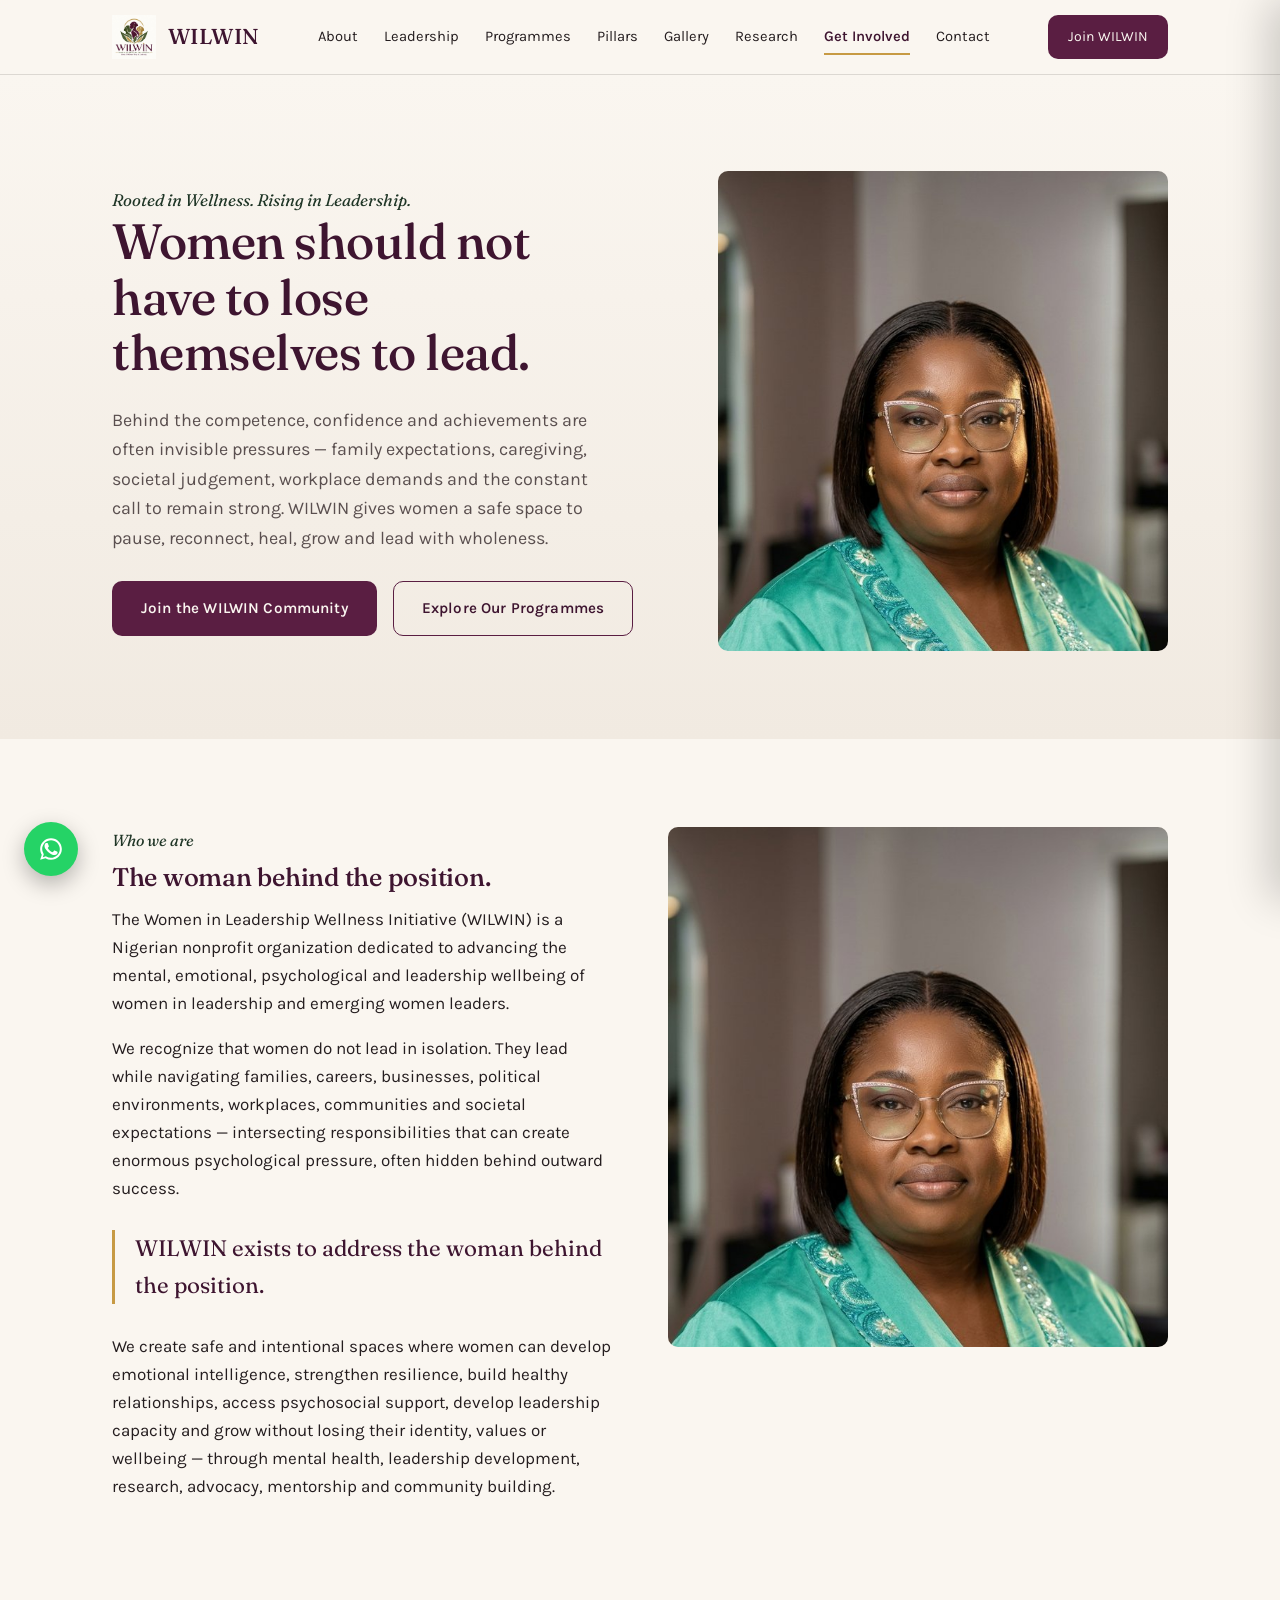
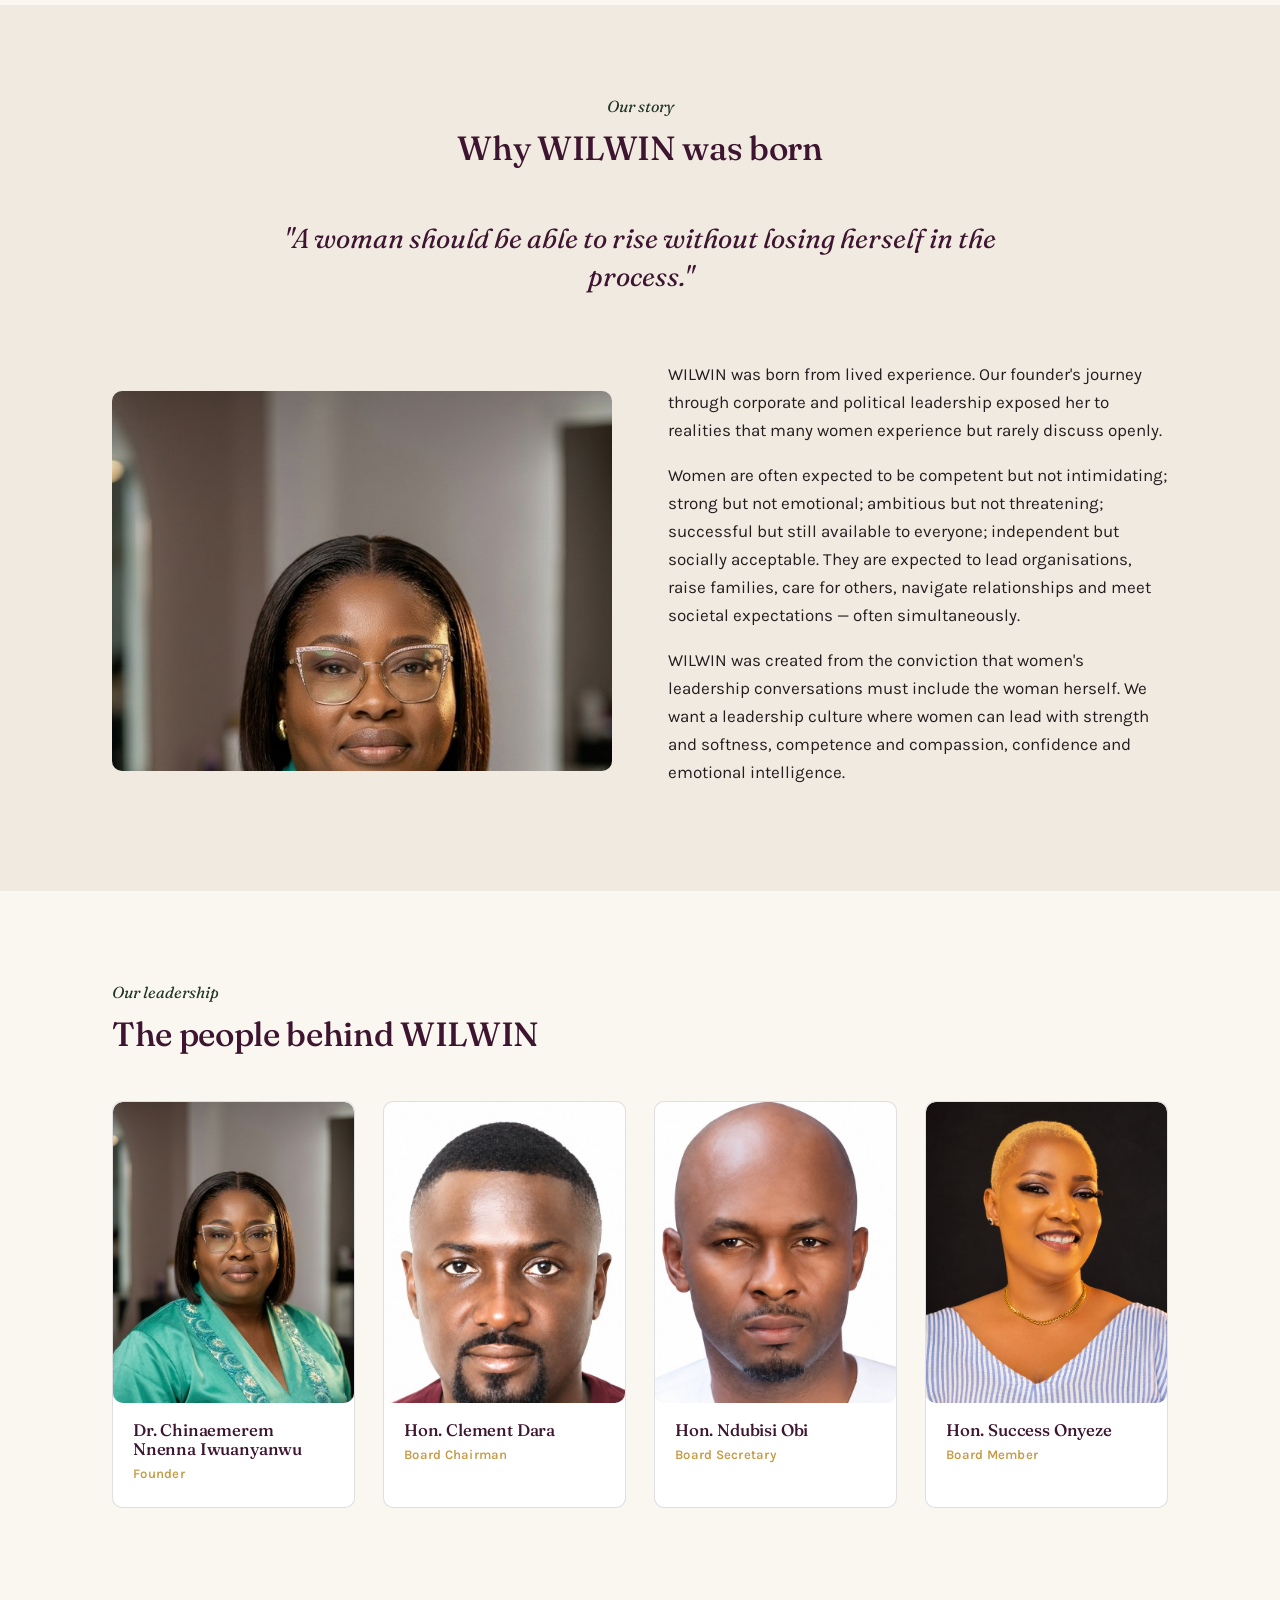
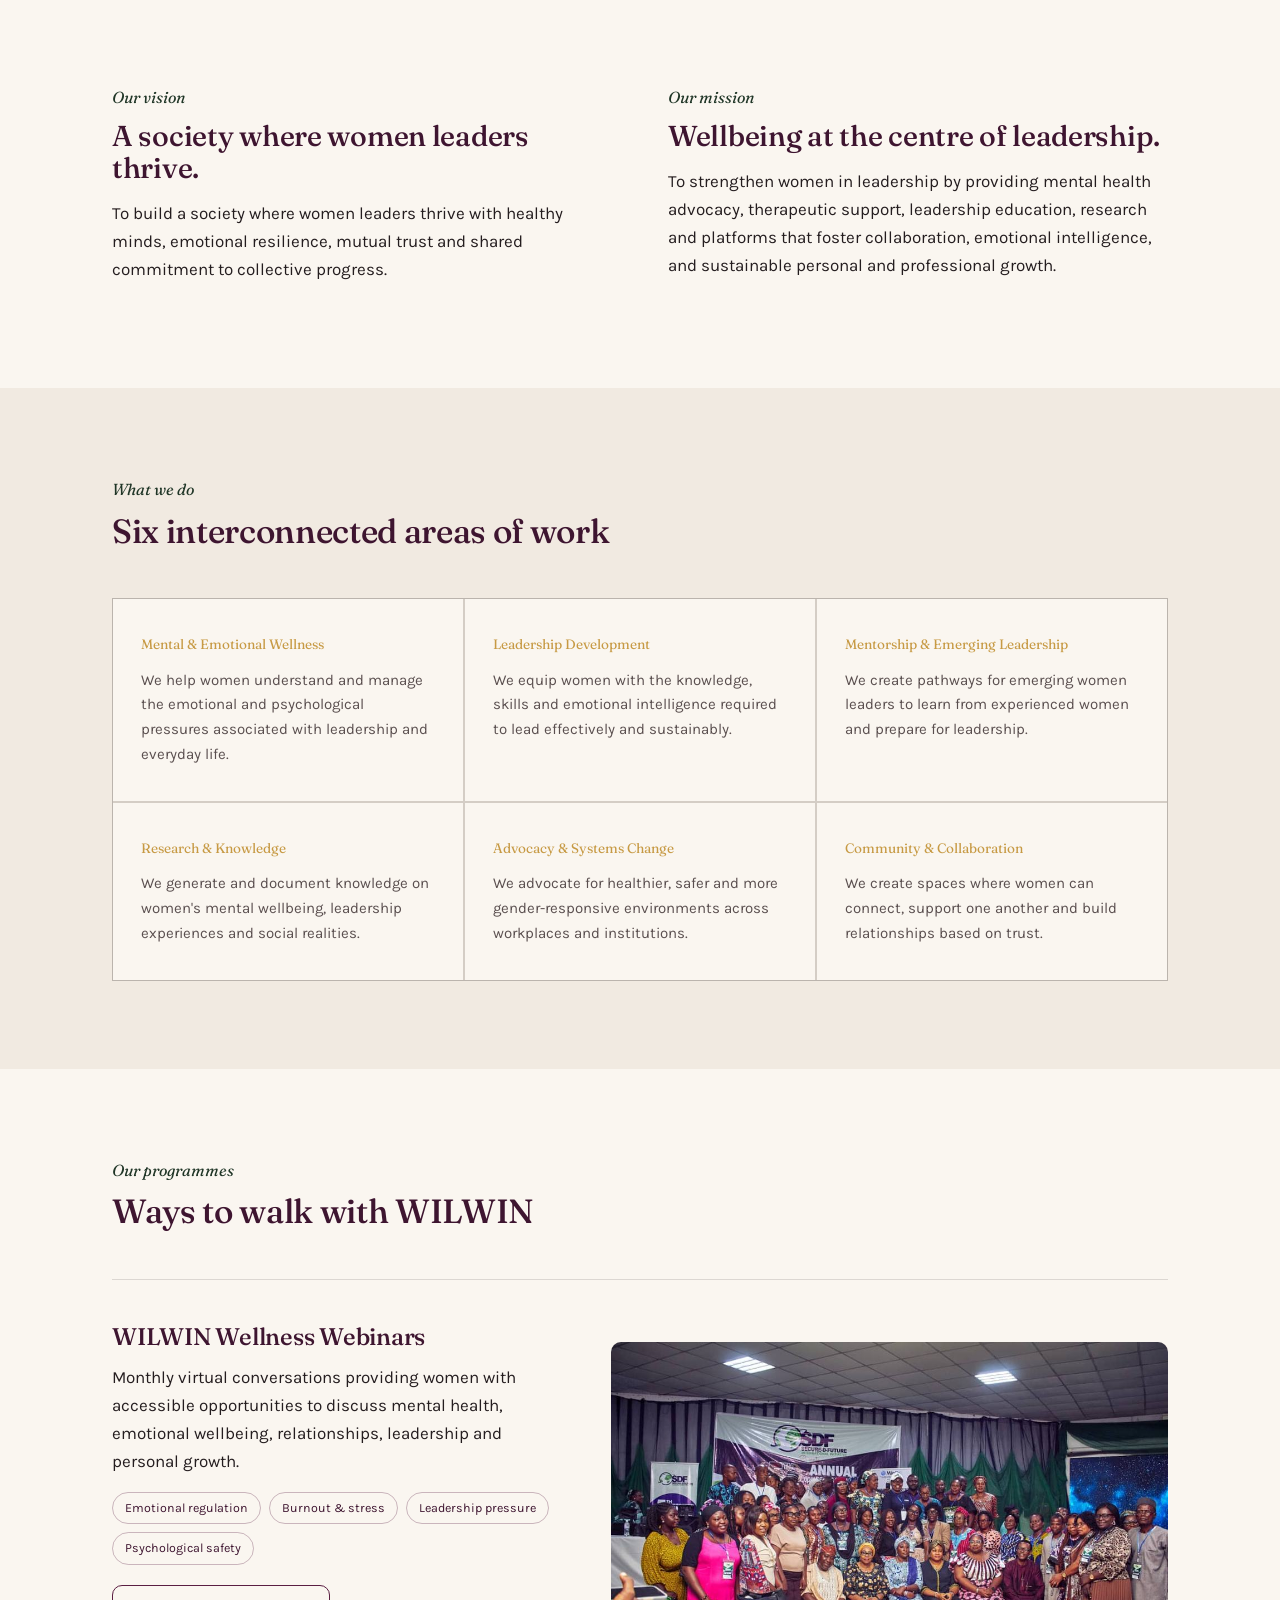
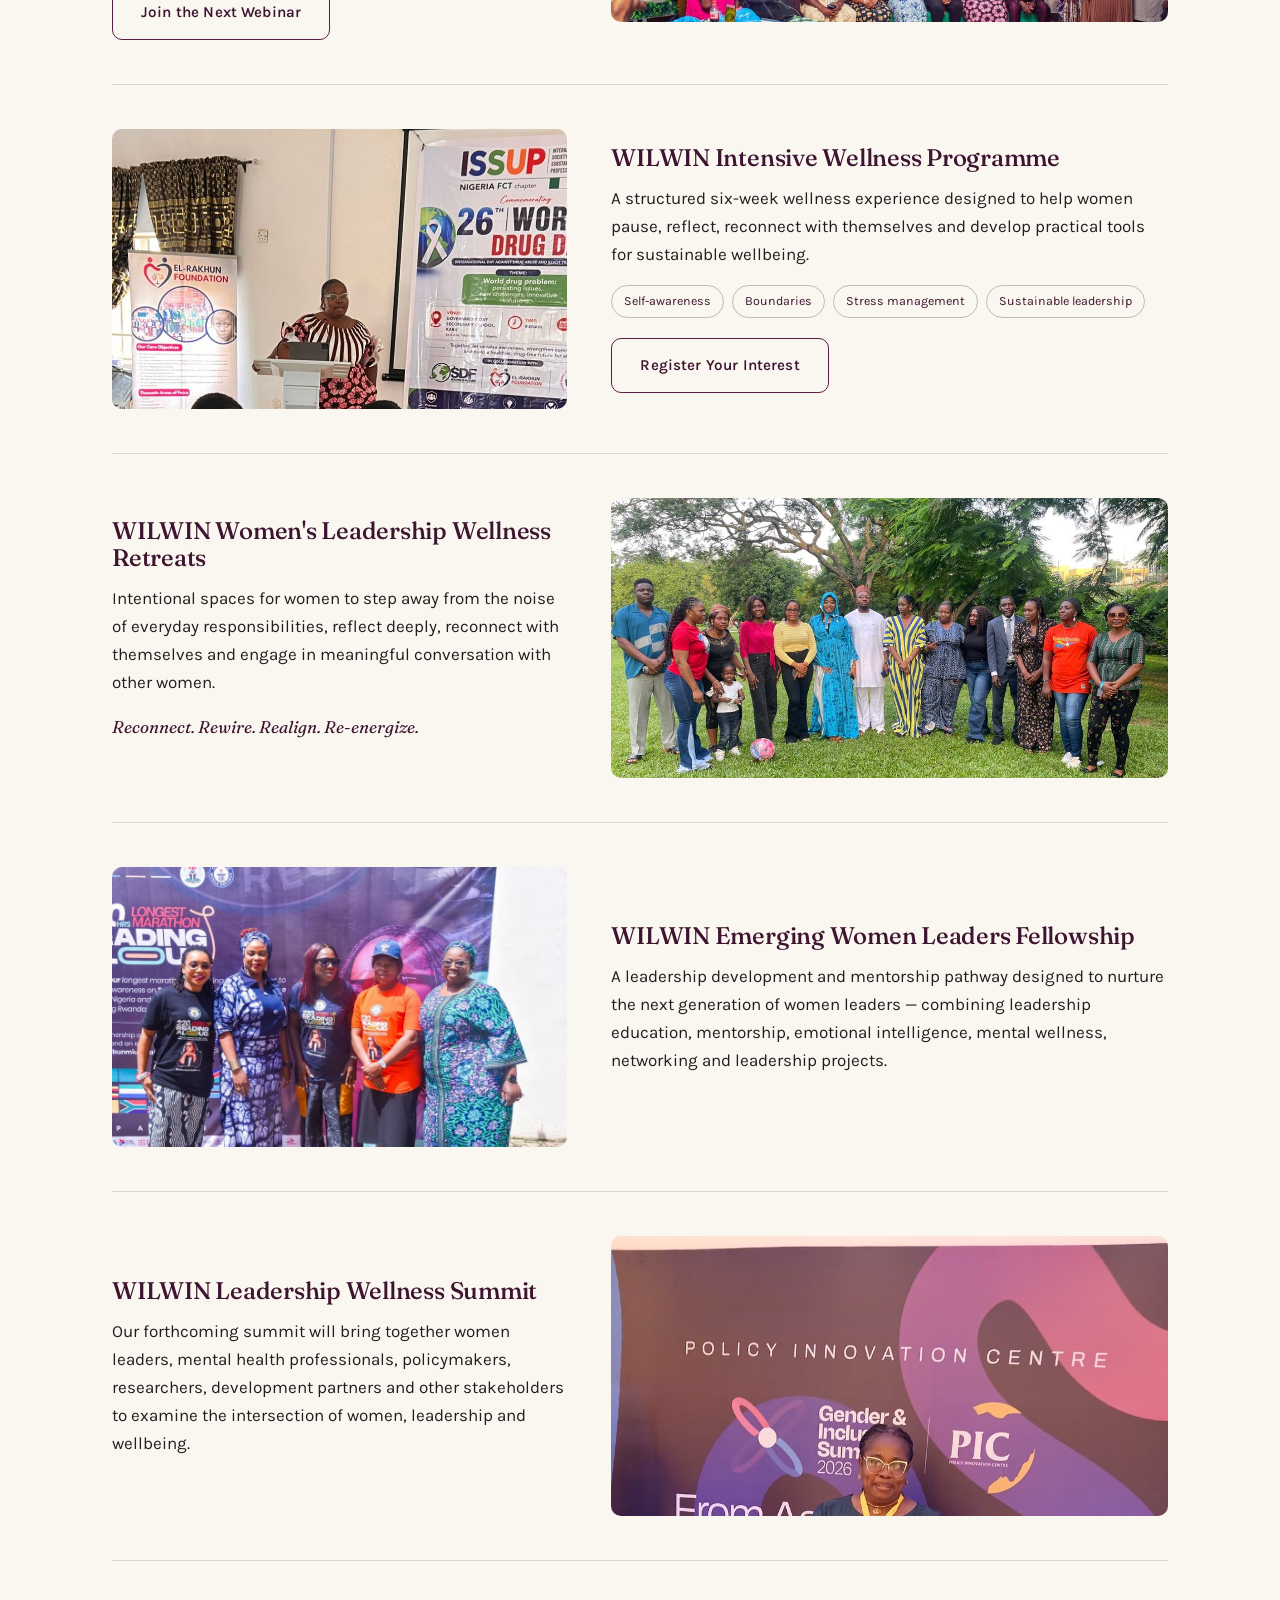
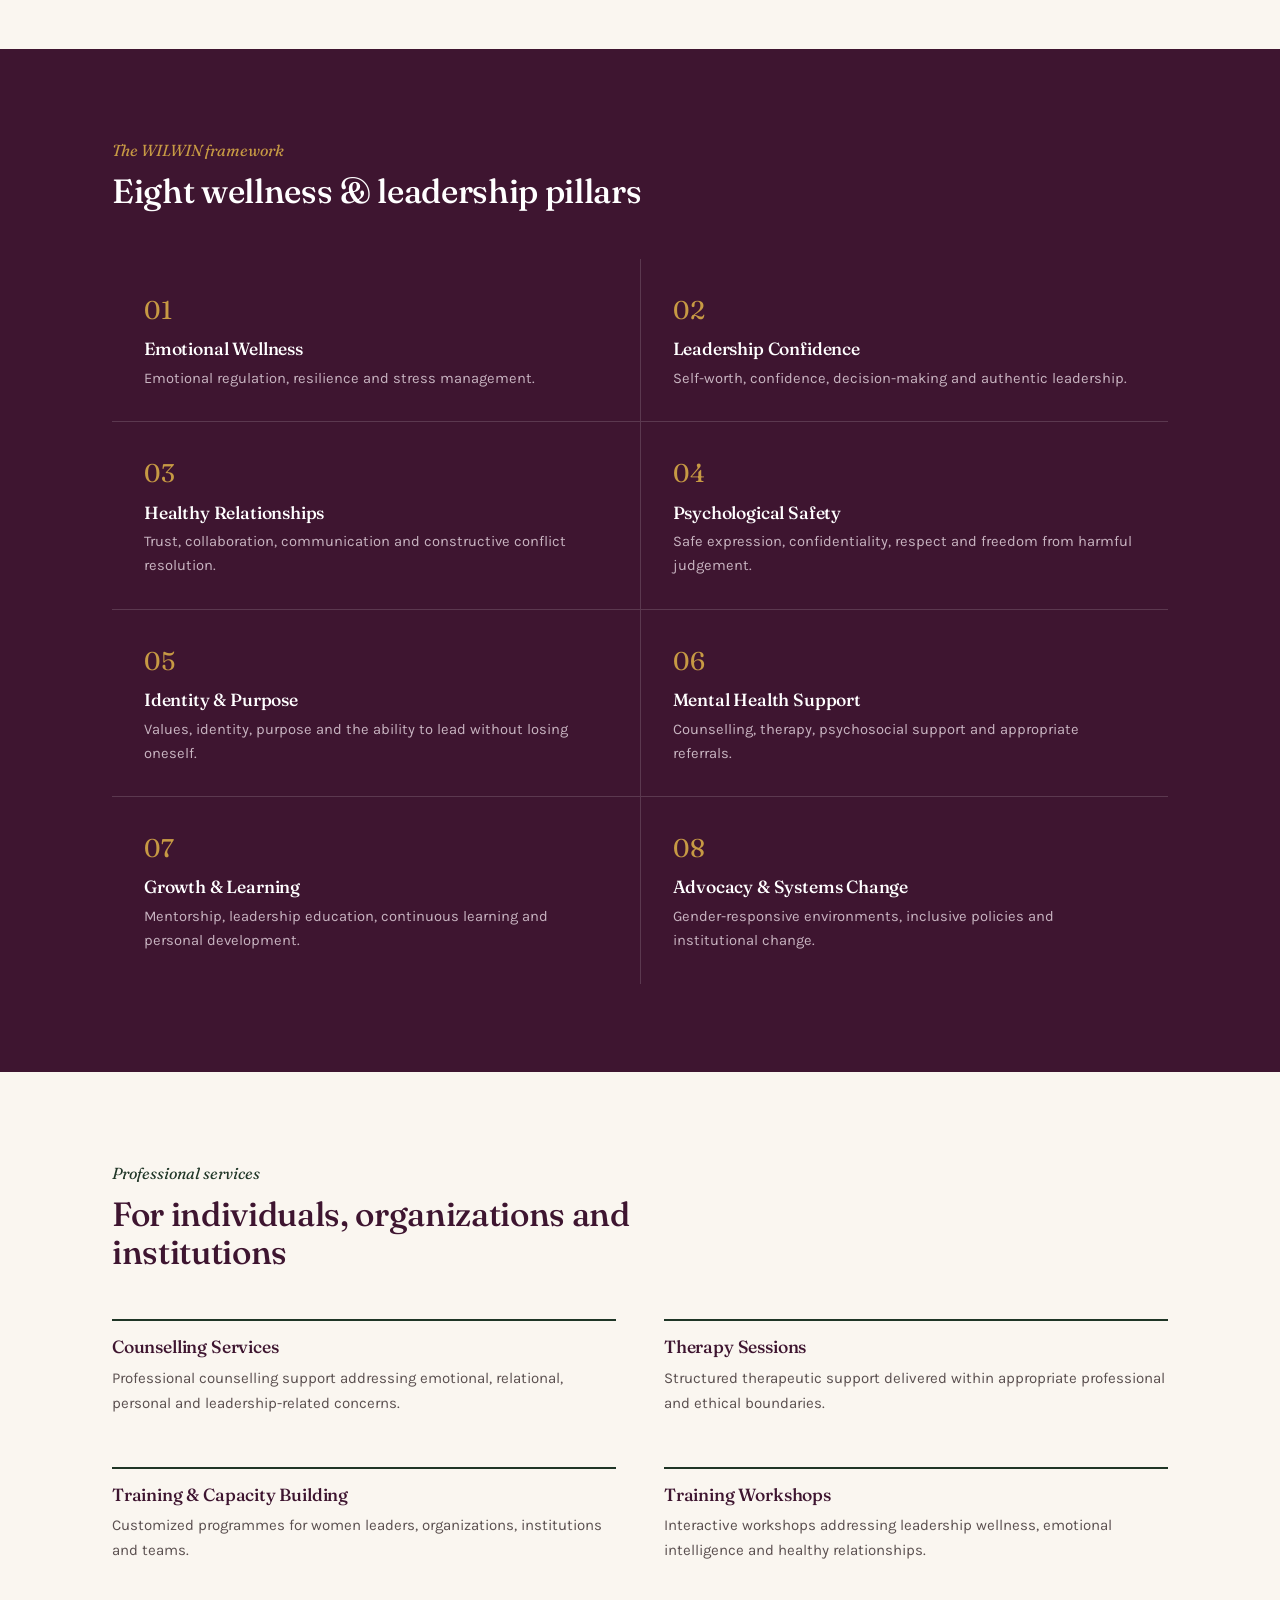
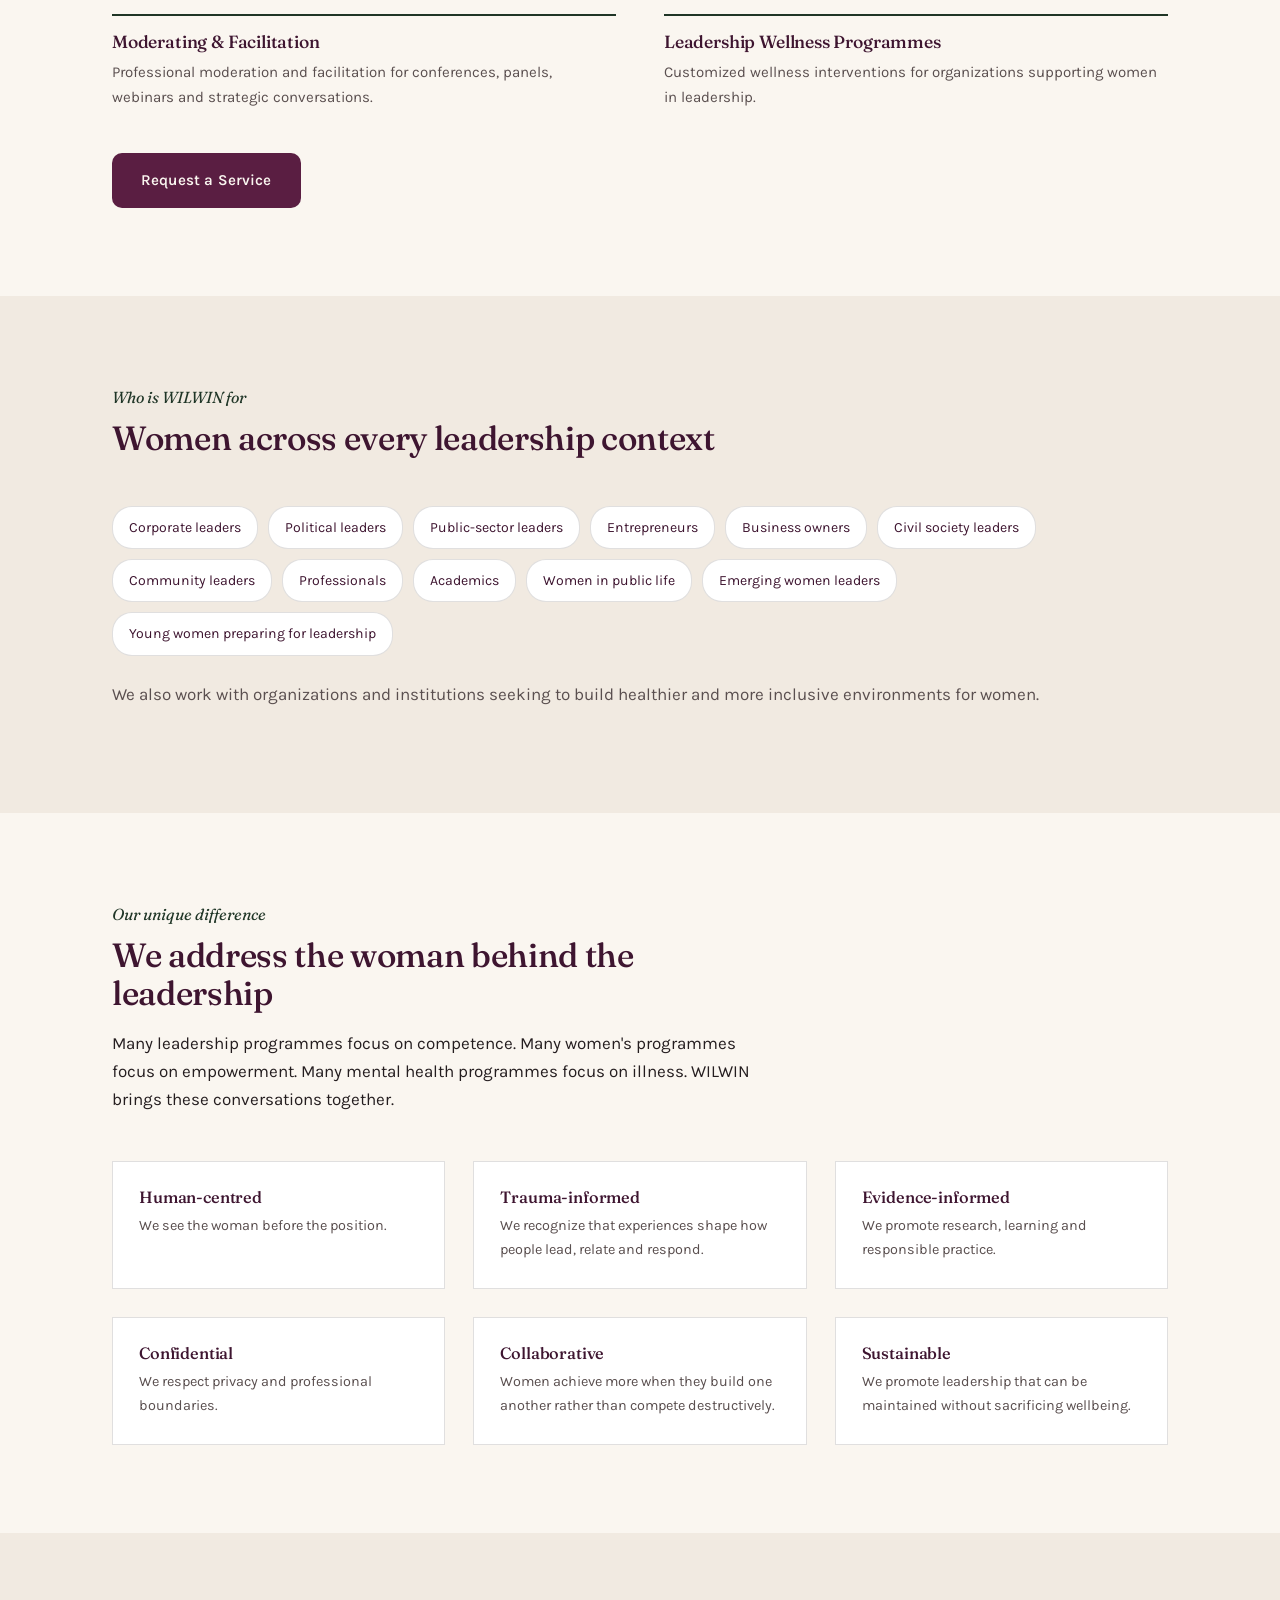
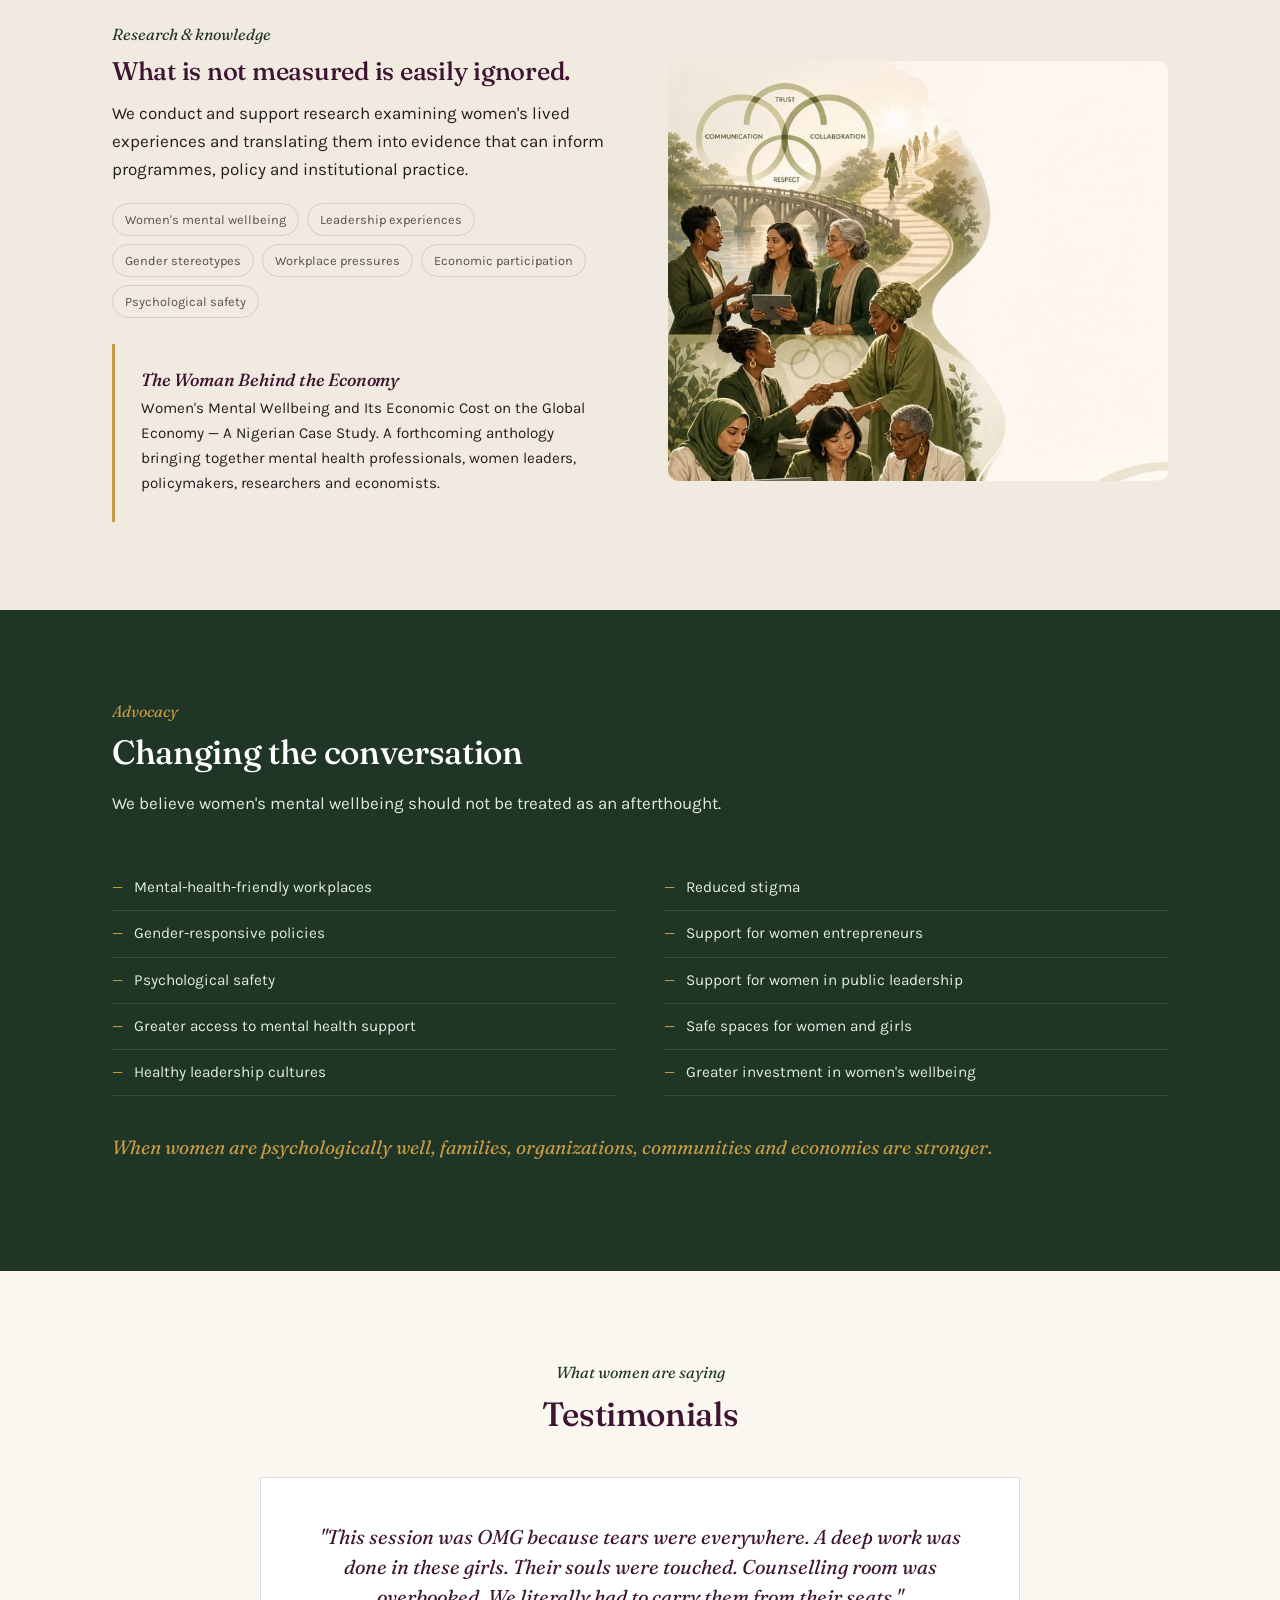
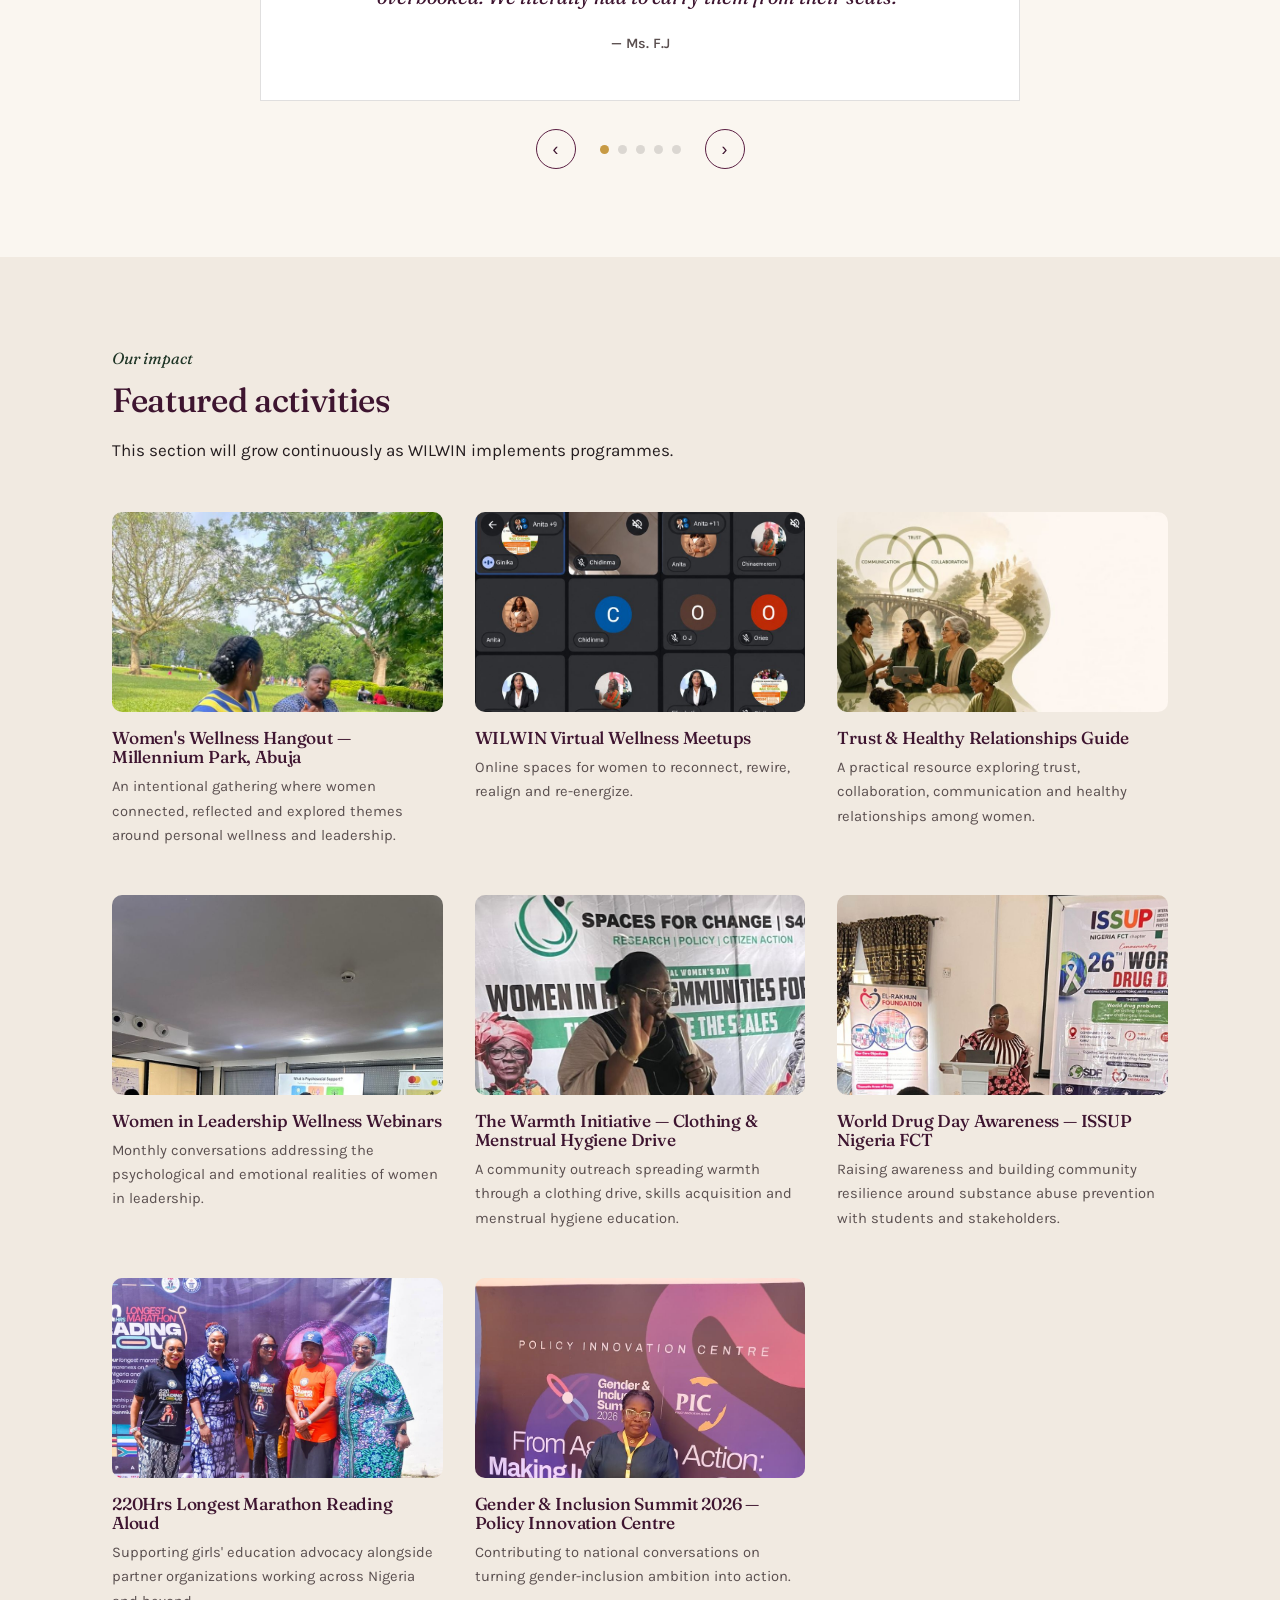
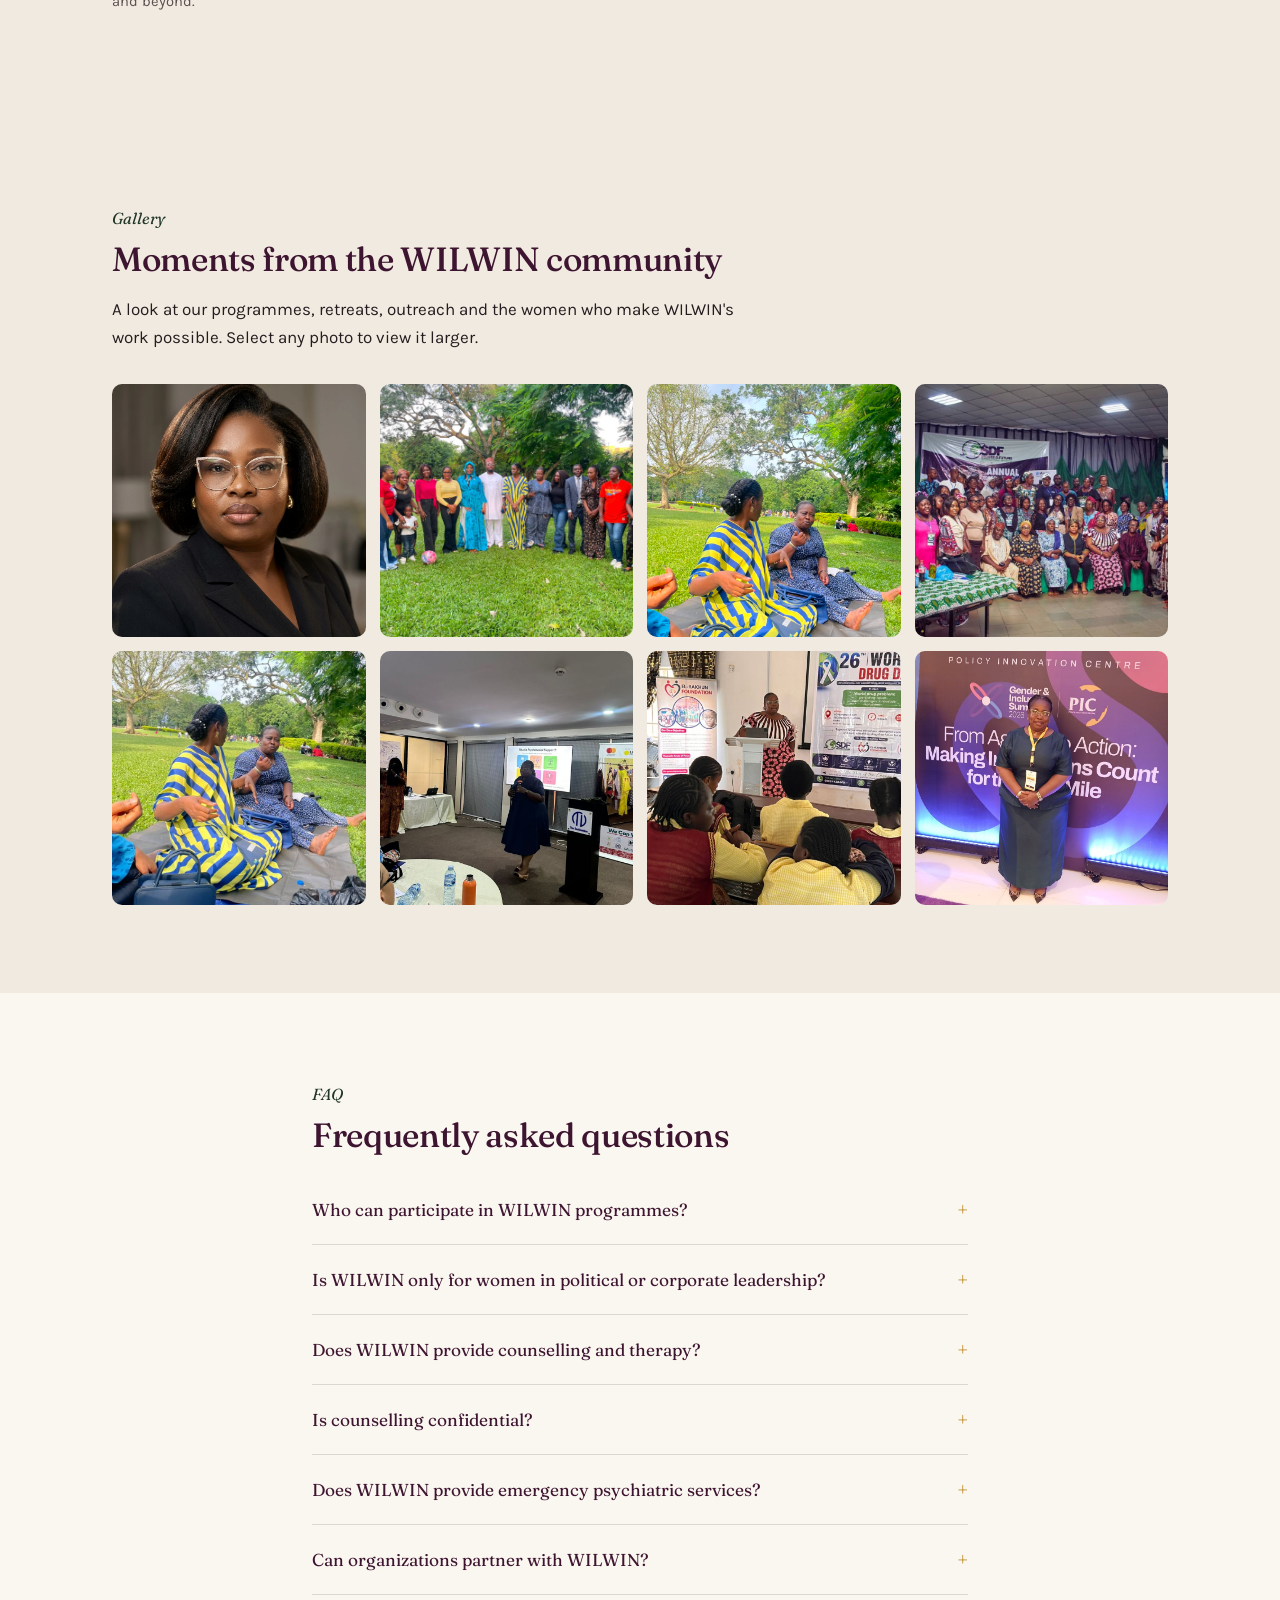
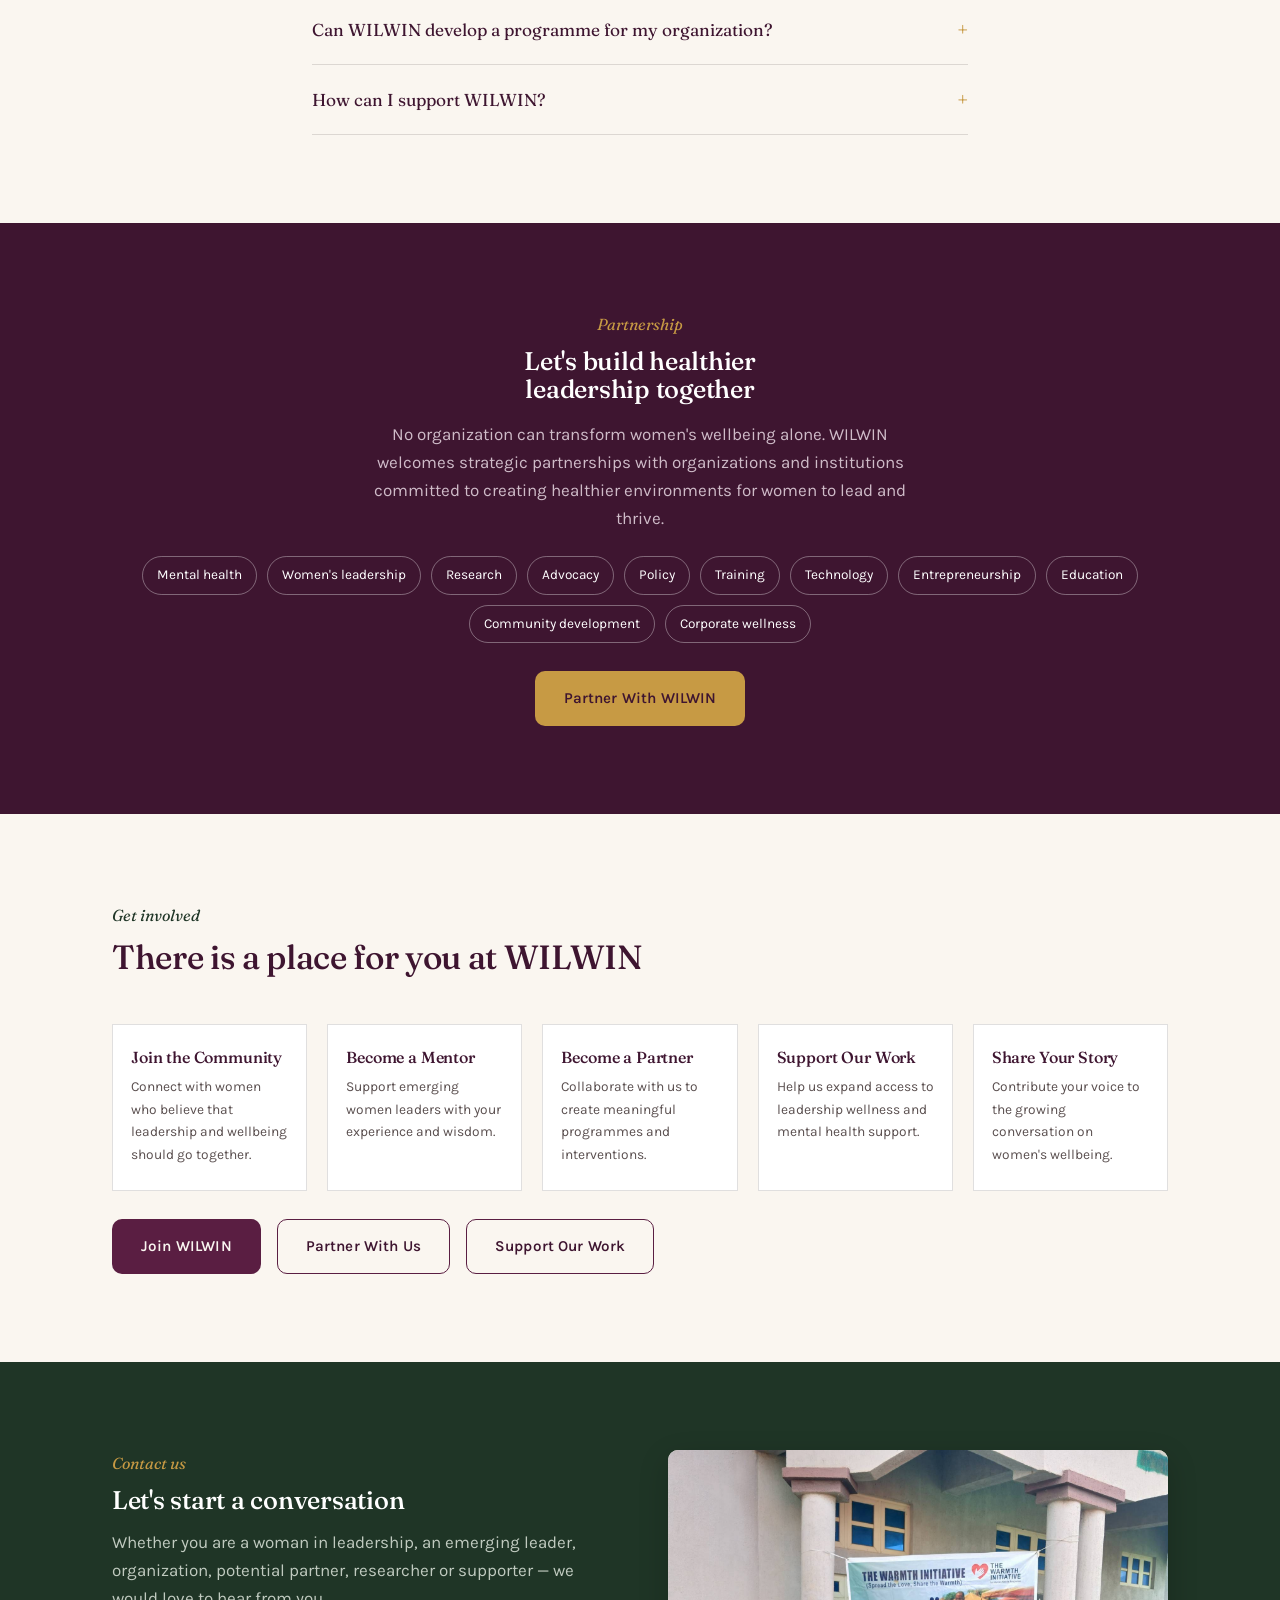
==== commit 7a9d06ea: "Simplify: drop contact form, cut gallery to 8 safe images, fix About photo - Gallery reduced to 8 ph" ====
--- a/index.html
+++ b/index.html
@@ -94,7 +94,7 @@
         <p>We create safe and intentional spaces where women can develop emotional intelligence, strengthen resilience, build healthy relationships, access psychosocial support, develop leadership capacity and grow without losing their identity, values or wellbeing — through mental health, leadership development, research, advocacy, mentorship and community building.</p>
       </div>
       <div class="team-photo" style="aspect-ratio:auto; height:520px; border-radius:var(--radius);">
-        <img src="assets/images/img-03.jpg" loading="lazy" decoding="async" alt="WILWIN community gathering at Millennium Park, Abuja" style="object-position:center 30%;">
+        <img src="assets/images/img-02.jpg" loading="lazy" decoding="async" alt="Dr. Chinaemerem Nnenna Iwuanyanwu, Founder of WILWIN" style="object-position:top center;">
       </div>
     </div>
   </section>
@@ -378,7 +378,7 @@
         </div>
       </div>
       <div class="team-photo" style="aspect-ratio:auto; height:420px; border-radius:var(--radius);">
-        <img src="assets/images/gallery/gallery-07.jpg" loading="lazy" decoding="async" alt="WILWIN facilitator presenting research and knowledge-sharing findings" style="object-position:center 30%;">
+        <img src="assets/images/img-16.jpg" loading="lazy" decoding="async" alt="Trust and Healthy Relationships research guide" style="object-position:top center;">
       </div>
     </div>
   </section>
@@ -532,21 +532,6 @@
         <button type="button" class="gallery-item" data-full="assets/images/gallery/gallery-02.jpg" data-caption="WILWIN community members gathered at Millennium Park, Abuja">
           <img src="assets/images/gallery/gallery-02.jpg" loading="lazy" decoding="async" alt="WILWIN community members gathered at Millennium Park, Abuja">
           <span class="gallery-caption">Community gathering, Millennium Park</span>
-          <span class="zoom-icon" aria-hidden="true">&#128269;</span>
-        </button>
-        <button type="button" class="gallery-item" data-full="assets/images/gallery/gallery-08.jpg" data-caption="WILWIN at the Gender & Inclusion Summit 2026, Policy Innovation Centre">
-          <img src="assets/images/gallery/gallery-08.jpg" loading="lazy" decoding="async" alt="WILWIN representative at the Gender & Inclusion Summit 2026" style="object-position:center 20%;">
-          <span class="gallery-caption">Gender &amp; Inclusion Summit 2026</span>
-          <span class="zoom-icon" aria-hidden="true">&#128269;</span>
-        </button>
-        <button type="button" class="gallery-item" data-full="assets/images/gallery/gallery-05.jpg" data-caption="The Warmth Initiative — clothing and menstrual hygiene drive">
-          <img src="assets/images/gallery/gallery-05.jpg" loading="lazy" decoding="async" alt="Group photo from The Warmth Initiative clothing and menstrual hygiene drive">
-          <span class="gallery-caption">The Warmth Initiative outreach</span>
-          <span class="zoom-icon" aria-hidden="true">&#128269;</span>
-        </button>
-        <button type="button" class="gallery-item" data-full="assets/images/gallery/gallery-06.webp" data-caption="WILWIN team member at a partner conference">
-          <img src="assets/images/gallery/gallery-06.webp" loading="lazy" decoding="async" alt="WILWIN team member at a partner conference" style="object-position:center 20%;">
-          <span class="gallery-caption">WILWIN at a Partner Conference</span>
           <span class="zoom-icon" aria-hidden="true">&#128269;</span>
         </button>
         <button type="button" class="gallery-item" data-full="assets/images/gallery/gallery-03.jpg" data-caption="Women in conversation at a WILWIN wellness hangout">
@@ -559,16 +544,6 @@
           <span class="gallery-caption">SDF Secure-D-Future Conference</span>
           <span class="zoom-icon" aria-hidden="true">&#128269;</span>
         </button>
-        <button type="button" class="gallery-item" data-full="assets/images/gallery/gallery-09.jpg" data-caption="Community outreach — mothers and children at a WILWIN gathering">
-          <img src="assets/images/gallery/gallery-09.jpg" loading="lazy" decoding="async" alt="Mothers and children at a WILWIN community outreach event" style="object-position:center 35%;">
-          <span class="gallery-caption">Community Outreach</span>
-          <span class="zoom-icon" aria-hidden="true">&#128269;</span>
-        </button>
-        <button type="button" class="gallery-item" data-full="assets/images/gallery/gallery-01.webp" data-caption="Dr. Chinaemerem Nnenna Iwuanyanwu, WILWIN Founder">
-          <img src="assets/images/gallery/gallery-01.webp" loading="lazy" decoding="async" alt="Portrait of Dr. Chinaemerem Nnenna Iwuanyanwu, WILWIN Founder">
-          <span class="gallery-caption">WILWIN Founder</span>
-          <span class="zoom-icon" aria-hidden="true">&#128269;</span>
-        </button>
         <button type="button" class="gallery-item" data-full="assets/images/img-14.jpg" data-caption="Women relaxing together at Millennium Park, Abuja">
           <img src="assets/images/img-14.jpg" loading="lazy" decoding="async" alt="Women relaxing together at Millennium Park, Abuja">
           <span class="gallery-caption">Wellness Hangout, Millennium Park</span>
@@ -579,24 +554,9 @@
           <span class="gallery-caption">Psychosocial Support Session</span>
           <span class="zoom-icon" aria-hidden="true">&#128269;</span>
         </button>
-        <button type="button" class="gallery-item" data-full="assets/images/img-18.jpg" data-caption="The Warmth Initiative clothing and menstrual hygiene drive">
-          <img src="assets/images/img-18.jpg" loading="lazy" decoding="async" alt="The Warmth Initiative clothing and menstrual hygiene drive">
-          <span class="gallery-caption">Clothing &amp; Hygiene Drive</span>
-          <span class="zoom-icon" aria-hidden="true">&#128269;</span>
-        </button>
-        <button type="button" class="gallery-item" data-full="assets/images/img-15.jpg" data-caption="WILWIN virtual wellness meetup video call">
-          <img src="assets/images/img-15.jpg" loading="lazy" decoding="async" alt="WILWIN virtual wellness meetup video call">
-          <span class="gallery-caption">Virtual Wellness Meetup</span>
-          <span class="zoom-icon" aria-hidden="true">&#128269;</span>
-        </button>
         <button type="button" class="gallery-item" data-full="assets/images/img-19.jpg" data-caption="World Drug Day awareness session with ISSUP Nigeria FCT">
           <img src="assets/images/img-19.jpg" loading="lazy" decoding="async" alt="World Drug Day awareness session with ISSUP Nigeria FCT">
           <span class="gallery-caption">World Drug Day Awareness</span>
-          <span class="zoom-icon" aria-hidden="true">&#128269;</span>
-        </button>
-        <button type="button" class="gallery-item" data-full="assets/images/img-20.jpg" data-caption="220 Hours Longest Marathon Reading Aloud advocacy event">
-          <img src="assets/images/img-20.jpg" loading="lazy" decoding="async" alt="220 Hours Longest Marathon Reading Aloud advocacy event">
-          <span class="gallery-caption">220Hrs Marathon Reading Aloud</span>
           <span class="zoom-icon" aria-hidden="true">&#128269;</span>
         </button>
         <button type="button" class="gallery-item" data-full="assets/images/img-21.jpg" data-caption="WILWIN at the Gender & Inclusion Summit 2026">
@@ -696,35 +656,27 @@
         <span class="kicker">Contact us</span>
         <h2 style="color:#fff;">Let's start a conversation</h2>
         <p style="color:rgba(228,236,226,0.82); margin-bottom:28px;">Whether you are a woman in leadership, an emerging leader, organization, potential partner, researcher or supporter — we would love to hear from you.</p>
-        <a href="https://wa.me/2348038540021?text=Hello%20WILWIN%2C%20I%27d%20like%20to%20get%20in%20touch." target="_blank" rel="noopener" class="whatsapp-cta">
-          <svg viewBox="0 0 24 24" width="22" height="22" fill="currentColor" aria-hidden="true"><path d="M17.472 14.382c-.297-.149-1.758-.867-2.03-.967-.273-.099-.471-.148-.67.15-.197.297-.767.966-.94 1.164-.173.199-.347.223-.644.075-.297-.15-1.255-.463-2.39-1.475-.883-.788-1.48-1.761-1.653-2.059-.173-.297-.018-.458.13-.606.134-.133.298-.347.446-.52.149-.174.198-.298.298-.497.099-.198.05-.371-.025-.52-.075-.149-.669-1.612-.916-2.207-.242-.579-.487-.5-.669-.51-.173-.008-.371-.01-.57-.01-.198 0-.52.074-.792.372-.272.297-1.04 1.016-1.04 2.479 0 1.462 1.065 2.875 1.213 3.074.149.198 2.096 3.2 5.077 4.487.709.306 1.262.489 1.694.625.712.227 1.36.195 1.871.118.571-.085 1.758-.719 2.006-1.413.248-.694.248-1.289.173-1.413-.074-.124-.272-.198-.57-.347z"/><path d="M12.004 2C6.486 2 2 6.486 2 12.004c0 1.94.548 3.75 1.497 5.291L2 22l4.848-1.472A9.96 9.96 0 0012.004 22c5.518 0 10.004-4.486 10.004-9.996C22.008 6.486 17.522 2 12.004 2zm0 18.14a8.11 8.11 0 01-4.363-1.271l-.313-.197-2.878.874.887-2.812-.203-.322a8.12 8.12 0 01-1.278-4.408c0-4.49 3.654-8.144 8.148-8.144 4.494 0 8.148 3.654 8.148 8.144 0 4.49-3.654 8.136-8.146 8.136z"/></svg>
-          <span>Chat with WILWIN on WhatsApp</span>
+        <a href="https://wa.me/2348038540021?text=Hello%20WILWIN%2C%20I%27d%20like%20to%20get%20in%20touch." target="_blank" rel="noopener" class="whatsapp-cta whatsapp-cta-lg">
+          <svg viewBox="0 0 24 24" width="26" height="26" fill="currentColor" aria-hidden="true"><path d="M17.472 14.382c-.297-.149-1.758-.867-2.03-.967-.273-.099-.471-.148-.67.15-.197.297-.767.966-.94 1.164-.173.199-.347.223-.644.075-.297-.15-1.255-.463-2.39-1.475-.883-.788-1.48-1.761-1.653-2.059-.173-.297-.018-.458.13-.606.134-.133.298-.347.446-.52.149-.174.198-.298.298-.497.099-.198.05-.371-.025-.52-.075-.149-.669-1.612-.916-2.207-.242-.579-.487-.5-.669-.51-.173-.008-.371-.01-.57-.01-.198 0-.52.074-.792.372-.272.297-1.04 1.016-1.04 2.479 0 1.462 1.065 2.875 1.213 3.074.149.198 2.096 3.2 5.077 4.487.709.306 1.262.489 1.694.625.712.227 1.36.195 1.871.118.571-.085 1.758-.719 2.006-1.413.248-.694.248-1.289.173-1.413-.074-.124-.272-.198-.57-.347z"/><path d="M12.004 2C6.486 2 2 6.486 2 12.004c0 1.94.548 3.75 1.497 5.291L2 22l4.848-1.472A9.96 9.96 0 0012.004 22c5.518 0 10.004-4.486 10.004-9.996C22.008 6.486 17.522 2 12.004 2zm0 18.14a8.11 8.11 0 01-4.363-1.271l-.313-.197-2.878.874.887-2.812-.203-.322a8.12 8.12 0 01-1.278-4.408c0-4.49 3.654-8.144 8.148-8.144 4.494 0 8.148 3.654 8.148 8.144 0 4.49-3.654 8.136-8.146 8.136z"/></svg>
+          <span>
+            <strong>Chat with us on WhatsApp</strong>
+            <small>The fastest way to reach WILWIN — message us directly</small>
+          </span>
         </a>
         <div class="contact-line"><span class="ic">&#128205;</span><span>House 62, 3rd Avenue, Efab City Estate, Life Camp, Abuja, Nigeria</span></div>
         <div class="contact-line"><span class="ic">&#9993;</span><span>info@wilwininitiative.org</span></div>
         <div class="contact-line"><span class="ic">&#9742;</span><span><a href="tel:+2348038540021" style="color:#fff;">0803 854 0021</a></span></div>
-        <div class="contact-line"><span class="ic">&#127760;</span><span><a href="https://wilwininitiative.org" target="_blank" rel="noopener" style="color:#fff; text-decoration:underline;">wilwininitiative.org</a></span></div>
-      </div>
-      <form class="contact-form" id="contactForm" action="assets/php/contact-handler.php" method="POST">
-        <div class="form-success" id="formSuccess" tabindex="-1" role="status"></div>
-        <div class="form-error" id="formError" tabindex="-1" role="alert"></div>
-        <label for="name">Name</label>
-        <input id="name" name="name" type="text" autocomplete="name" placeholder="Your full name" required>
-        <label for="email">Email</label>
-        <input id="email" name="email" type="email" autocomplete="email" placeholder="you@example.com" required>
-        <label for="role">I am a...</label>
-        <select id="role" name="role">
-          <option>Woman in leadership</option>
-          <option>Emerging leader</option>
-          <option>Organization / Partner</option>
-          <option>Researcher</option>
-          <option>Supporter</option>
-        </select>
-        <label for="message">Message</label>
-        <textarea id="message" name="message" placeholder="Tell us how we can help" required></textarea>
-        <div class="hp-field" aria-hidden="true"><label for="website">Website</label><input id="website" name="website" type="text" tabindex="-1" autocomplete="off"></div>
-        <button type="submit" class="btn btn-gold" style="width:100%;" id="contactSubmit">Send Message</button>
-      </form>
+      </div>
+      <div class="contact-carousel" id="contactCarousel">
+        <div class="carousel-track">
+          <img class="carousel-slide active" src="assets/images/gallery/gallery-01.webp" loading="lazy" decoding="async" alt="Dr. Chinaemerem Nnenna Iwuanyanwu, WILWIN Founder">
+          <img class="carousel-slide" src="assets/images/gallery/gallery-05.jpg" loading="lazy" decoding="async" alt="The Warmth Initiative clothing and menstrual hygiene drive">
+          <img class="carousel-slide" src="assets/images/img-18.jpg" loading="lazy" decoding="async" alt="The Warmth Initiative clothing and menstrual hygiene drive">
+          <img class="carousel-slide" src="assets/images/img-20.jpg" loading="lazy" decoding="async" alt="220 Hours Longest Marathon Reading Aloud advocacy event">
+          <img class="carousel-slide" src="assets/images/img-15.jpg" loading="lazy" decoding="async" alt="WILWIN virtual wellness meetup video call">
+        </div>
+        <div class="carousel-dots" id="carouselDots"></div>
+      </div>
     </div>
   </section>
 
--- a/assets/css/style.css
+++ b/assets/css/style.css
@@ -397,28 +397,27 @@
   transition:background 0.15s ease, transform 0.15s ease;
 }
 .whatsapp-cta:hover{background:var(--whatsapp-deep); transform:translateY(-1px);}
-
-.contact-form{background:#fff; padding:32px; border:1px solid var(--line); border-radius:var(--radius);}
-.contact-form label{display:block; font-size:0.85rem; font-weight:600; color:var(--plum-deep); margin-bottom:6px;}
-.contact-form input, .contact-form textarea, .contact-form select{
-  width:100%; padding:11px 14px; border:1px solid var(--line); background:var(--ivory);
-  font-family:'Karla', sans-serif; font-size:0.95rem; margin-bottom:18px; border-radius:var(--radius);
-}
-.contact-form input:focus, .contact-form textarea:focus, .contact-form select:focus{
-  border-color:var(--plum); outline:none;
-}
-.contact-form textarea{resize:vertical; min-height:110px;}
-.form-success{
-  display:none; background:var(--ivory-2); border-left:3px solid var(--forest);
-  padding:16px 18px; font-size:0.92rem; color:var(--forest-deep); margin-bottom:18px; border-radius:var(--radius);
-}
-.form-success.is-visible{display:block;}
-.form-error{
-  display:none; background:#FBEAEA; border-left:3px solid #B3413B;
-  padding:16px 18px; font-size:0.92rem; color:#7A2B26; margin-bottom:18px; border-radius:var(--radius);
-}
-.form-error.is-visible{display:block;}
-.hp-field{position:absolute; left:-9999px; top:-9999px; width:1px; height:1px; overflow:hidden;}
+.whatsapp-cta-lg{padding:20px 28px; width:100%; max-width:420px;}
+.whatsapp-cta-lg span{display:flex; flex-direction:column; gap:2px;}
+.whatsapp-cta-lg strong{font-size:1.08rem; font-weight:700;}
+.whatsapp-cta-lg small{font-weight:500; font-size:0.82rem; opacity:0.92;}
+
+.contact-carousel{
+  position:relative; border-radius:var(--radius); overflow:hidden; min-height:420px;
+  background:var(--ivory-2); box-shadow:0 10px 30px rgba(0,0,0,0.2);
+}
+.carousel-track{position:relative; width:100%; height:100%; min-height:420px;}
+.carousel-slide{
+  position:absolute; inset:0; width:100%; height:100%; object-fit:cover;
+  opacity:0; transition:opacity 0.9s ease;
+}
+.carousel-slide.active{opacity:1;}
+.carousel-dots{position:absolute; left:0; right:0; bottom:18px; display:flex; justify-content:center; gap:9px; z-index:2;}
+.carousel-dot{
+  width:9px; height:9px; border-radius:50%; background:rgba(255,255,255,0.55);
+  border:none; cursor:pointer; padding:0; transition:background 0.15s ease, transform 0.15s ease;
+}
+.carousel-dot.active{background:#fff; transform:scale(1.2);}
 
 /* Final CTA */
 .final-cta{
